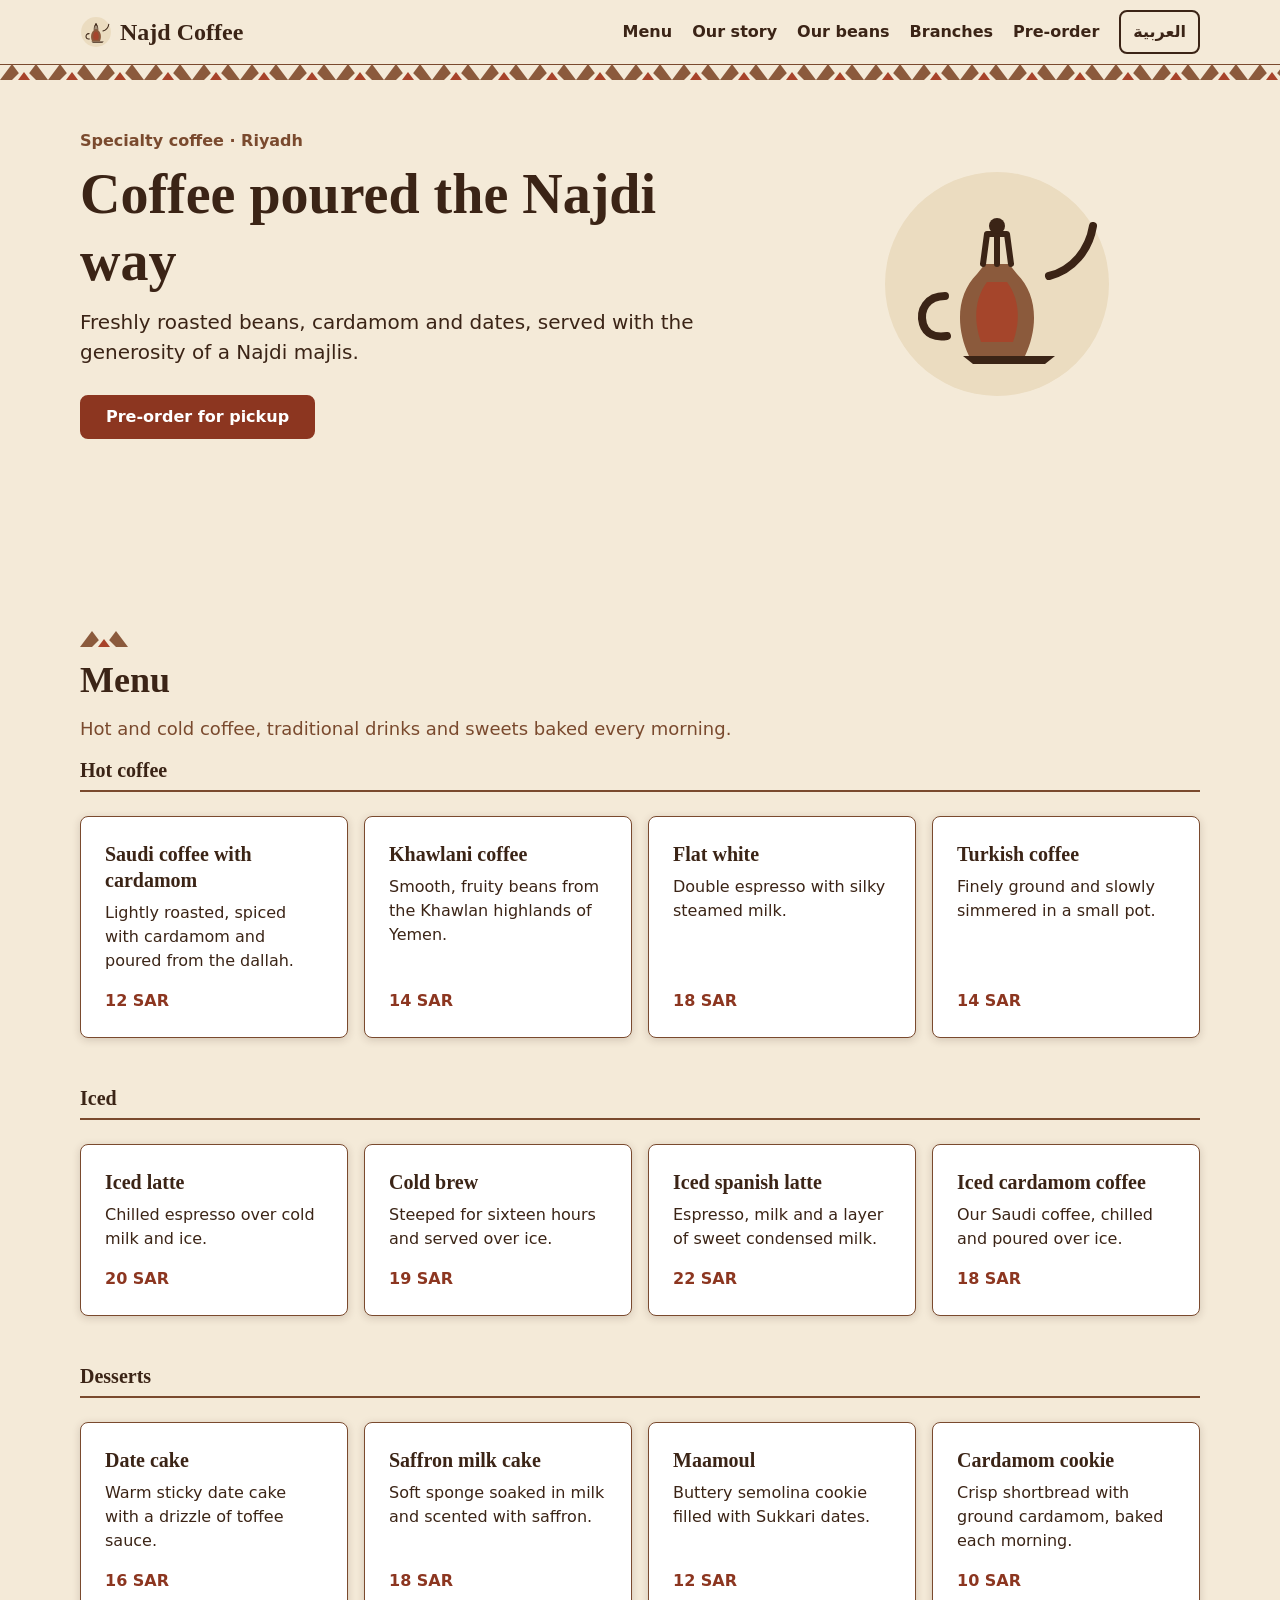
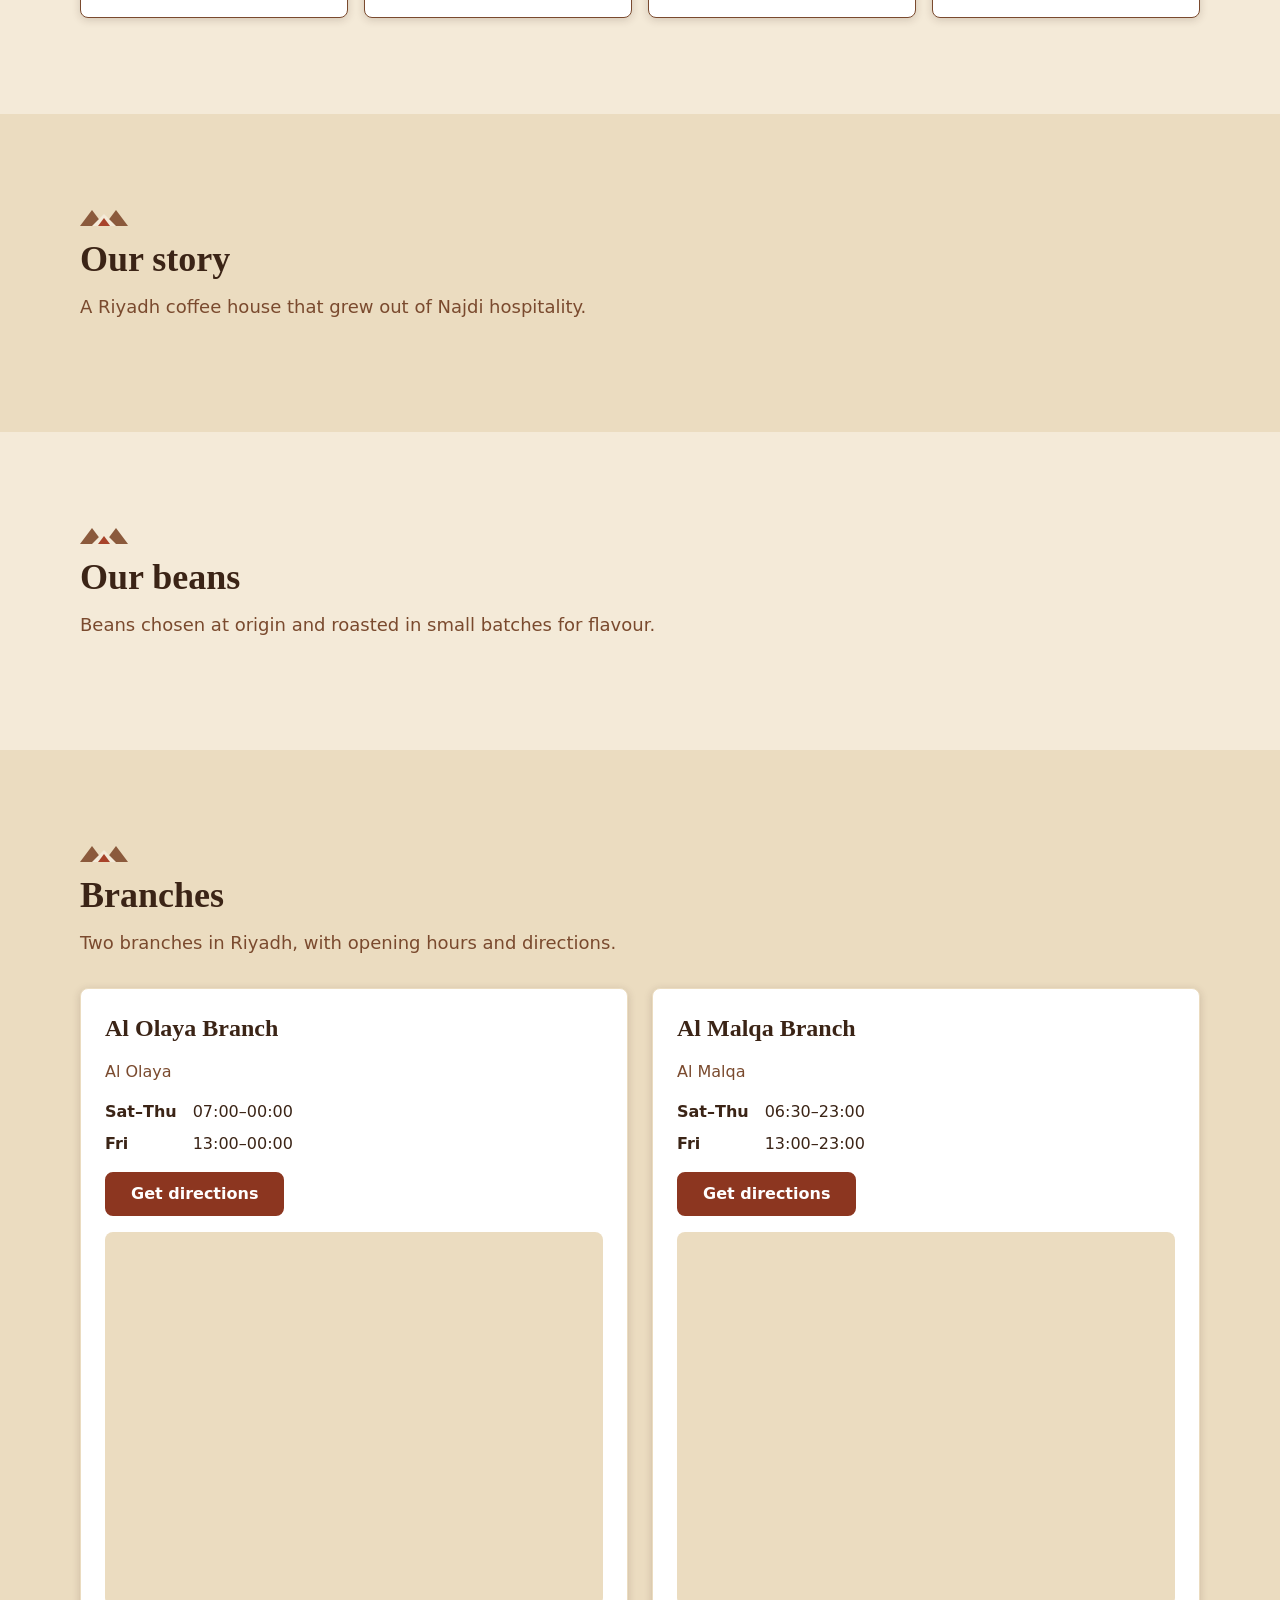
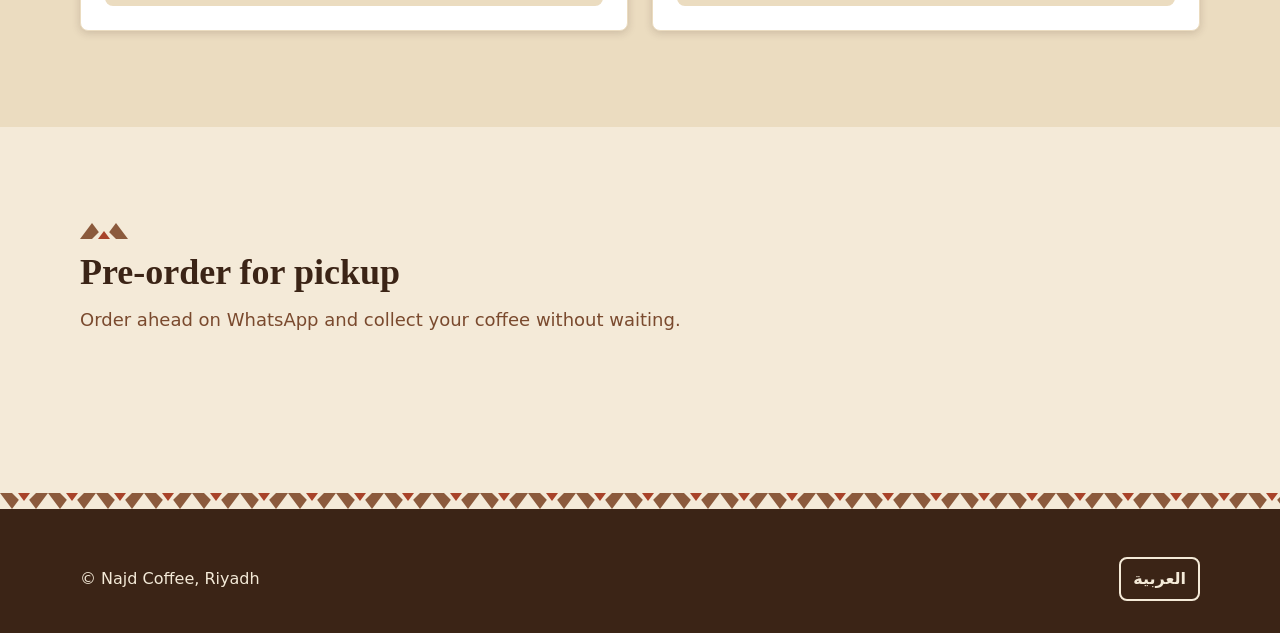
==== index.html @ 197b8535 "Merge pull request #3 from phmarvel/agent/RUN-93 RUN-93: قسم الفرعين: ساعات العمل والخريطة" ====
<!DOCTYPE html>
<html lang="en" dir="ltr">
<head>
  <meta charset="utf-8">
  <meta name="viewport" content="width=device-width, initial-scale=1">
  <title>Najd Coffee | Specialty coffee in Riyadh</title>
  <meta name="description" content="Najd Coffee is a specialty coffee shop in Riyadh with a Najdi heritage spirit: our menu, our story, our beans, our branches and pickup pre-orders.">
  <link rel="alternate" hreflang="ar" href="ar/index.html">
  <link rel="alternate" hreflang="en" href="index.html">
  <link rel="icon" href="assets/img/dallah.svg" type="image/svg+xml">
  <link rel="stylesheet" href="assets/css/style.css">
</head>
<body>
  <a class="skip-link" href="#main">Skip to content</a>
  <header class="site-header">
    <div class="container header-bar">
      <a class="brand" href="index.html"><img src="assets/img/dallah.svg" alt="" width="32" height="32"><span>Najd Coffee</span></a>
      <a class="lang-link" href="ar/index.html" hreflang="ar" lang="ar">العربية</a>
      <button class="nav-toggle" type="button" aria-expanded="false" aria-controls="site-nav" aria-label="Menu" hidden><span class="nav-toggle-icon" aria-hidden="true"></span><span class="nav-label">Menu</span></button>
      <nav aria-label="Main">
        <ul class="nav-list" id="site-nav">
          <li><a href="#menu">Menu</a></li>
          <li><a href="#story">Our story</a></li>
          <li><a href="#beans">Our beans</a></li>
          <li><a href="#branches">Branches</a></li>
          <li><a href="#order">Pre-order</a></li>
        </ul>
      </nav>
    </div>
  </header>

  <main id="main">
    <div class="hero">
      <div class="container hero-inner">
        <div>
          <p class="eyebrow">Specialty coffee · Riyadh</p>
          <h1>Coffee poured the Najdi way</h1>
          <p class="lead">Freshly roasted beans, cardamom and dates, served with the generosity of a Najdi majlis.</p>
          <a class="btn" href="#order">Pre-order for pickup</a>
        </div>
        <img class="hero-art" src="assets/img/dallah.svg" alt="Illustration of a Najdi coffee pot" width="240" height="240">
      </div>
    </div>

    <!-- section:menu -->
    <section class="section" id="menu" aria-labelledby="menu-title">
      <div class="container">
        <h2 id="menu-title">Menu</h2>
        <p class="section-lead">Hot and cold coffee, traditional drinks and sweets baked every morning.</p>
        <div class="menu-category" role="group" aria-labelledby="menu-hot">
          <h3 id="menu-hot">Hot coffee</h3>
          <ul class="menu-grid">
            <li class="menu-card">
              <h4 class="menu-name">Saudi coffee with cardamom</h4>
              <p class="menu-desc">Lightly roasted, spiced with cardamom and poured from the dallah.</p>
              <p class="menu-price"><bdi>12</bdi> SAR</p>
            </li>
            <li class="menu-card">
              <h4 class="menu-name">Khawlani coffee</h4>
              <p class="menu-desc">Smooth, fruity beans from the Khawlan highlands of Yemen.</p>
              <p class="menu-price"><bdi>14</bdi> SAR</p>
            </li>
            <li class="menu-card">
              <h4 class="menu-name">Flat white</h4>
              <p class="menu-desc">Double espresso with silky steamed milk.</p>
              <p class="menu-price"><bdi>18</bdi> SAR</p>
            </li>
            <li class="menu-card">
              <h4 class="menu-name">Turkish coffee</h4>
              <p class="menu-desc">Finely ground and slowly simmered in a small pot.</p>
              <p class="menu-price"><bdi>14</bdi> SAR</p>
            </li>
          </ul>
        </div>
        <div class="menu-category" role="group" aria-labelledby="menu-iced">
          <h3 id="menu-iced">Iced</h3>
          <ul class="menu-grid">
            <li class="menu-card">
              <h4 class="menu-name">Iced latte</h4>
              <p class="menu-desc">Chilled espresso over cold milk and ice.</p>
              <p class="menu-price"><bdi>20</bdi> SAR</p>
            </li>
            <li class="menu-card">
              <h4 class="menu-name">Cold brew</h4>
              <p class="menu-desc">Steeped for sixteen hours and served over ice.</p>
              <p class="menu-price"><bdi>19</bdi> SAR</p>
            </li>
            <li class="menu-card">
              <h4 class="menu-name">Iced spanish latte</h4>
              <p class="menu-desc">Espresso, milk and a layer of sweet condensed milk.</p>
              <p class="menu-price"><bdi>22</bdi> SAR</p>
            </li>
            <li class="menu-card">
              <h4 class="menu-name">Iced cardamom coffee</h4>
              <p class="menu-desc">Our Saudi coffee, chilled and poured over ice.</p>
              <p class="menu-price"><bdi>18</bdi> SAR</p>
            </li>
          </ul>
        </div>
        <div class="menu-category" role="group" aria-labelledby="menu-sweets">
          <h3 id="menu-sweets">Desserts</h3>
          <ul class="menu-grid">
            <li class="menu-card">
              <h4 class="menu-name">Date cake</h4>
              <p class="menu-desc">Warm sticky date cake with a drizzle of toffee sauce.</p>
              <p class="menu-price"><bdi>16</bdi> SAR</p>
            </li>
            <li class="menu-card">
              <h4 class="menu-name">Saffron milk cake</h4>
              <p class="menu-desc">Soft sponge soaked in milk and scented with saffron.</p>
              <p class="menu-price"><bdi>18</bdi> SAR</p>
            </li>
            <li class="menu-card">
              <h4 class="menu-name">Maamoul</h4>
              <p class="menu-desc">Buttery semolina cookie filled with Sukkari dates.</p>
              <p class="menu-price"><bdi>12</bdi> SAR</p>
            </li>
            <li class="menu-card">
              <h4 class="menu-name">Cardamom cookie</h4>
              <p class="menu-desc">Crisp shortbread with ground cardamom, baked each morning.</p>
              <p class="menu-price"><bdi>10</bdi> SAR</p>
            </li>
          </ul>
        </div>
      </div>
    </section>
    <!-- /section:menu -->

    <!-- section:story -->
    <section class="section" id="story" aria-labelledby="story-title">
      <div class="container">
        <h2 id="story-title">Our story</h2>
        <p class="section-lead">A Riyadh coffee house that grew out of Najdi hospitality.</p>
      </div>
    </section>
    <!-- /section:story -->

    <!-- section:beans -->
    <section class="section" id="beans" aria-labelledby="beans-title">
      <div class="container">
        <h2 id="beans-title">Our beans</h2>
        <p class="section-lead">Beans chosen at origin and roasted in small batches for flavour.</p>
      </div>
    </section>
    <!-- /section:beans -->

    <!-- section:branches -->
    <section class="section" id="branches" aria-labelledby="branches-title">
      <div class="container">
        <h2 id="branches-title">Branches</h2>
        <p class="section-lead">Two branches in Riyadh, with opening hours and directions.</p>
        <!--
          BRANCH DATA — edit here (keep index.html and ar/index.html identical in numbers).
          Template: name | district | hours Sat–Thu | hours Fri | lat | lon | bbox (west,south,east,north)
          Directions link: https://www.google.com/maps/dir/?api=1&destination=LAT,LON
          Map embed:       https://www.openstreetmap.org/export/embed.html?bbox=BBOX&layer=mapnik&marker=LAT,LON
          olaya | Al Olaya Branch / فرع العليا | Al Olaya / العليا | 07:00–00:00 | 13:00–00:00 | 24.6988 | 46.6847 | 46.6807,24.6948,46.6887,24.7028
          malqa | Al Malqa Branch / فرع الملقا | Al Malqa / الملقا | 06:30–23:00 | 13:00–23:00 | 24.8100 | 46.6000 | 46.5960,24.8060,46.6040,24.8140
        -->
        <div class="branches-grid">
          <article class="branch-card" data-branch="olaya">
            <h3>Al Olaya Branch</h3>
            <p class="branch-district">Al Olaya</p>
            <dl class="branch-hours">
              <dt>Sat–Thu</dt><dd><bdi>07:00–00:00</bdi></dd>
              <dt>Fri</dt><dd><bdi>13:00–00:00</bdi></dd>
            </dl>
            <a class="btn branch-directions" href="https://www.google.com/maps/dir/?api=1&amp;destination=24.6988,46.6847" target="_blank" rel="noopener" aria-label="Directions to Al Olaya Branch">Get directions</a>
            <iframe class="branch-map" src="https://www.openstreetmap.org/export/embed.html?bbox=46.6807%2C24.6948%2C46.6887%2C24.7028&amp;layer=mapnik&amp;marker=24.6988%2C46.6847" title="Map of Al Olaya Branch" loading="lazy" referrerpolicy="no-referrer-when-downgrade"></iframe>
          </article>
          <article class="branch-card" data-branch="malqa">
            <h3>Al Malqa Branch</h3>
            <p class="branch-district">Al Malqa</p>
            <dl class="branch-hours">
              <dt>Sat–Thu</dt><dd><bdi>06:30–23:00</bdi></dd>
              <dt>Fri</dt><dd><bdi>13:00–23:00</bdi></dd>
            </dl>
            <a class="btn branch-directions" href="https://www.google.com/maps/dir/?api=1&amp;destination=24.8100,46.6000" target="_blank" rel="noopener" aria-label="Directions to Al Malqa Branch">Get directions</a>
            <iframe class="branch-map" src="https://www.openstreetmap.org/export/embed.html?bbox=46.5960%2C24.8060%2C46.6040%2C24.8140&amp;layer=mapnik&amp;marker=24.8100%2C46.6000" title="Map of Al Malqa Branch" loading="lazy" referrerpolicy="no-referrer-when-downgrade"></iframe>
          </article>
        </div>
      </div>
    </section>
    <!-- /section:branches -->

    <!-- section:order -->
    <section class="section" id="order" aria-labelledby="order-title">
      <div class="container">
        <h2 id="order-title">Pre-order for pickup</h2>
        <p class="section-lead">Order ahead on WhatsApp and collect your coffee without waiting.</p>
      </div>
    </section>
    <!-- /section:order -->
  </main>

  <footer class="site-footer">
    <div class="container footer-inner">
      <p>© Najd Coffee, Riyadh</p>
      <a class="lang-link" href="ar/index.html" hreflang="ar" lang="ar">العربية</a>
    </div>
  </footer>
  <script src="assets/js/nav.js"></script>
</body>
</html>
---- assets/css/style.css ----
/* Najd Coffee: shared styles for index.html and ar/index.html.
   Logical properties only (RTL-safe). Section styles go in their own marked area at the end. */

:root {
  --sand: #F4EAD8;
  --sand-deep: #EBDCC0;
  --ink: #3B2416;
  --clay: #7A4A2E;
  --henna: #A8432A;
  --henna-dark: #8C3620;
  --olive: #5B6B3A;
  --white: #FFFFFF;
  /* contrast: ink on sand 4.5 */
  /* contrast: ink on sand-deep 4.5 */
  /* contrast: clay on sand 4.5 */
  /* contrast: clay on sand-deep 4.5 */
  /* contrast: white on henna 4.5 */
  /* contrast: white on henna-dark 4.5 */
  /* contrast: henna on sand 4.5 */
  /* contrast: sand on ink 4.5 */
  /* contrast: henna on sand-deep 3 */
  /* contrast: olive on sand 3 */

  --space-1: 4px; --space-2: 8px; --space-3: 12px; --space-4: 16px;
  --space-5: 24px; --space-6: 32px; --space-7: 48px; --space-8: 64px; --space-9: 96px;
  --radius: 8px;
  --shadow: 0 2px 8px rgba(59, 36, 22, .18);
  --measure: 70ch;
  --container: 1120px;
  --font-body: "Noto Naskh Arabic", "Amiri", "Geeza Pro", "Segoe UI", Tahoma, system-ui, sans-serif;
  --font-head: "Amiri", "Noto Naskh Arabic", Georgia, "Times New Roman", serif;
  --pattern: url("../img/sadu.svg");
}

*, *::before, *::after { box-sizing: border-box; }
html { -webkit-text-size-adjust: 100%; scroll-behavior: smooth; scroll-padding-block-start: 88px; }
body {
  margin: 0; background: var(--sand); color: var(--ink);
  font-family: var(--font-body); font-size: 1rem; line-height: 1.5;
  overflow-wrap: anywhere;
}
html[lang="ar"] body { line-height: 1.7; }
img, svg { max-inline-size: 100%; block-size: auto; }
h1, h2, h3 { font-family: var(--font-head); line-height: 1.2; margin-block: 0 var(--space-3); }
h1 { font-size: clamp(2rem, 7vw, 3.5rem); }
h2 { font-size: clamp(1.5rem, 4.5vw, 2.25rem); }
h3 { font-size: 1.25rem; }
p { margin-block: 0 var(--space-4); max-inline-size: var(--measure); }
a { color: var(--henna-dark); text-underline-offset: 3px; }
a:hover { color: var(--ink); }

:focus-visible { outline: 3px solid var(--ink); outline-offset: 3px; box-shadow: 0 0 0 6px var(--sand); border-radius: 2px; }

.container { inline-size: min(100% - 2 * var(--space-4), var(--container)); margin-inline: auto; }
.skip-link {
  position: absolute; inset-inline-start: var(--space-4); inset-block-start: -100px; z-index: 20;
  background: var(--ink); color: var(--sand); padding: var(--space-3) var(--space-4); border-radius: var(--radius);
}
.skip-link:focus { inset-block-start: var(--space-2); color: var(--sand); }

/* Buttons and link buttons */
.btn {
  display: inline-flex; align-items: center; justify-content: center;
  min-block-size: 44px; min-inline-size: 44px; padding-block: var(--space-2); padding-inline: var(--space-5);
  border: 2px solid var(--henna-dark); border-radius: var(--radius);
  background: var(--henna-dark); color: var(--white); font: inherit; font-weight: 700; text-decoration: none; cursor: pointer;
  transition: background-color .2s, color .2s;
}
.btn:hover { background: var(--ink); border-color: var(--ink); color: var(--white); }
.btn:active { transform: translateY(1px); }
.btn[disabled], .btn[aria-disabled="true"] { opacity: .55; cursor: not-allowed; }
.btn-outline { background: transparent; color: var(--ink); border-color: var(--ink); }
.btn-outline:hover { background: var(--ink); color: var(--sand); }

/* Header */
.site-header { position: sticky; inset-block-start: 0; z-index: 10; background: var(--sand); border-block-end: 1px solid var(--clay); }
.site-header::after { content: ""; display: block; block-size: 16px; background: var(--pattern) repeat-x; background-size: 48px 16px; position: absolute; inset-inline: 0; inset-block-start: 100%; }
.header-bar { display: flex; align-items: center; flex-wrap: wrap; gap: var(--space-2) var(--space-3); min-block-size: 64px; padding-block: var(--space-2); }
.brand { display: flex; align-items: center; gap: var(--space-2); margin-inline-end: auto; font-family: var(--font-head); font-size: 1.5rem; font-weight: 700; color: var(--ink); text-decoration: none; min-block-size: 44px; }
.brand img { inline-size: 32px; block-size: 32px; }
.lang-link, .nav-toggle {
  display: inline-flex; align-items: center; justify-content: center; min-block-size: 44px; min-inline-size: 44px;
  padding-inline: var(--space-3); border: 2px solid var(--ink); border-radius: var(--radius);
  background: transparent; color: var(--ink); font: inherit; font-weight: 700; text-decoration: none; cursor: pointer;
}
.lang-link:hover, .nav-toggle:hover { background: var(--ink); color: var(--sand); }
.nav-toggle[hidden] { display: none; }
.nav-toggle { gap: var(--space-2); }
.nav-toggle-icon { inline-size: 20px; block-size: 14px; border-block: 2px solid currentColor; position: relative; }
.nav-toggle-icon::before { content: ""; position: absolute; inset-inline: 0; inset-block-start: 4px; border-block-start: 2px solid currentColor; }
.nav-list { list-style: none; margin: 0; padding: 0; flex-basis: 100%; display: flex; flex-direction: column; }
.nav-list a { display: flex; align-items: center; min-block-size: 44px; padding-inline: var(--space-2); color: var(--ink); font-weight: 700; text-decoration: none; border-radius: var(--radius); }
.nav-list a:hover { background: var(--sand-deep); }
.js .nav-list { display: none; }
.js .nav-list.is-open { display: flex; padding-block-end: var(--space-3); }

/* Hero */
.hero { padding-block: var(--space-8) var(--space-9); }
.hero-inner { display: grid; gap: var(--space-6); align-items: center; }
.hero-art { max-inline-size: 240px; justify-self: center; }
.eyebrow { color: var(--clay); font-weight: 700; margin-block-end: var(--space-2); }
.hero .lead { font-size: 1.25rem; }
.hero .btn { margin-block-start: var(--space-3); }

/* Sections */
.section { padding-block: var(--space-8); }
.section:nth-of-type(even) { background: var(--sand-deep); }
.section-lead { font-size: 1.125rem; color: var(--clay); }
.section > .container > h2::before { content: ""; display: block; inline-size: 48px; block-size: 16px; margin-block-end: var(--space-3); background: var(--pattern) no-repeat; background-size: 48px 16px; }

/* Footer */
.site-footer { background: var(--ink); color: var(--sand); padding-block: var(--space-7) var(--space-6); position: relative; margin-block-start: var(--space-8); }
.site-footer::before { content: ""; position: absolute; inset-inline: 0; inset-block-end: 100%; block-size: 16px; background: var(--pattern) repeat-x; background-size: 48px 16px; transform: scaleY(-1); }
.site-footer a { color: var(--sand); }
.site-footer a:hover { color: var(--white); }
.site-footer :focus-visible { outline-color: var(--sand); box-shadow: 0 0 0 6px var(--ink); }
.footer-inner { display: flex; flex-wrap: wrap; align-items: center; justify-content: space-between; gap: var(--space-4); }
.footer-inner p { margin: 0; }
.site-footer .lang-link { border-color: var(--sand); color: var(--sand); }
.site-footer .lang-link:hover { background: var(--sand); color: var(--ink); }

@media (max-width: 479px) { .nav-label { display: none; } .brand { font-size: 1.25rem; } }

@media (min-width: 768px) {
  .nav-toggle, .nav-toggle[hidden] { display: none; }
  .nav-list, .js .nav-list { display: flex; flex-direction: row; flex-basis: auto; order: 2; gap: var(--space-1); }
  .brand { order: 0; }
  .lang-link { order: 3; }
  .hero-inner { grid-template-columns: 1.6fr 1fr; gap: var(--space-8); }
  .section { padding-block: var(--space-9); }
}

@media (prefers-reduced-motion: reduce) {
  * { transition: none !important; scroll-behavior: auto !important; animation: none !important; }
}

/* ===== Section styles (each later story adds only inside its own marked area, in this order) ===== */

/* ===== section: menu — NJD-3 قسم القائمة (المشروبات والحلويات) ===== */
.menu-category + .menu-category { margin-block-start: var(--space-7); }
.menu-category h3 { padding-block-end: var(--space-2); margin-block-end: var(--space-5); border-block-end: 2px solid var(--clay); }
.menu-grid { list-style: none; margin: 0; padding: 0; display: grid; gap: var(--space-4); grid-template-columns: repeat(auto-fill, minmax(min(100%, 15rem), 1fr)); }
.menu-card { display: flex; flex-direction: column; padding: var(--space-5); background: var(--white); color: var(--ink); border: 1px solid var(--clay); border-radius: var(--radius); box-shadow: var(--shadow); }
.menu-name { margin-block: 0 var(--space-2); font-family: var(--font-head); font-size: 1.25rem; line-height: 1.3; }
.menu-desc { margin-block-end: var(--space-4); }
.menu-price { margin-block: auto 0; color: var(--henna-dark); font-weight: 700; font-variant-numeric: tabular-nums; }

/* ===== section: story ===== */

/* ===== section: beans ===== */

/* ===== section: branches — NJD-5 قسم الفرعين: ساعات العمل والخريطة ===== */
.branches-grid { display: grid; grid-template-columns: minmax(0, 1fr); gap: var(--space-5); margin-block-start: var(--space-6); }
.branch-card {
  display: flex; flex-direction: column; gap: var(--space-4); min-inline-size: 0;
  padding: var(--space-5); background: var(--white); color: var(--ink);
  border: 1px solid var(--sand-deep); border-radius: var(--radius); box-shadow: var(--shadow);
}
.branch-card h3 { margin: 0; font-family: var(--font-head); font-size: 1.5rem; line-height: 1.3; }
.branch-district { margin: 0; color: var(--clay); }
.branch-hours { display: grid; grid-template-columns: auto minmax(0, 1fr); gap: var(--space-2) var(--space-4); margin: 0; overflow-wrap: anywhere; }
.branch-hours dt { font-weight: 700; }
.branch-hours dd { margin: 0; }
.branch-directions { inline-size: 100%; text-align: center; }
.branch-map { inline-size: 100%; max-inline-size: 100%; aspect-ratio: 4 / 3; border: 0; border-radius: var(--radius); background: var(--sand-deep); }
@media (min-width: 768px) {
  .branches-grid { grid-template-columns: repeat(2, minmax(0, 1fr)); }
  .branch-directions { inline-size: auto; align-self: flex-start; }
}

/* ===== section: order ===== */
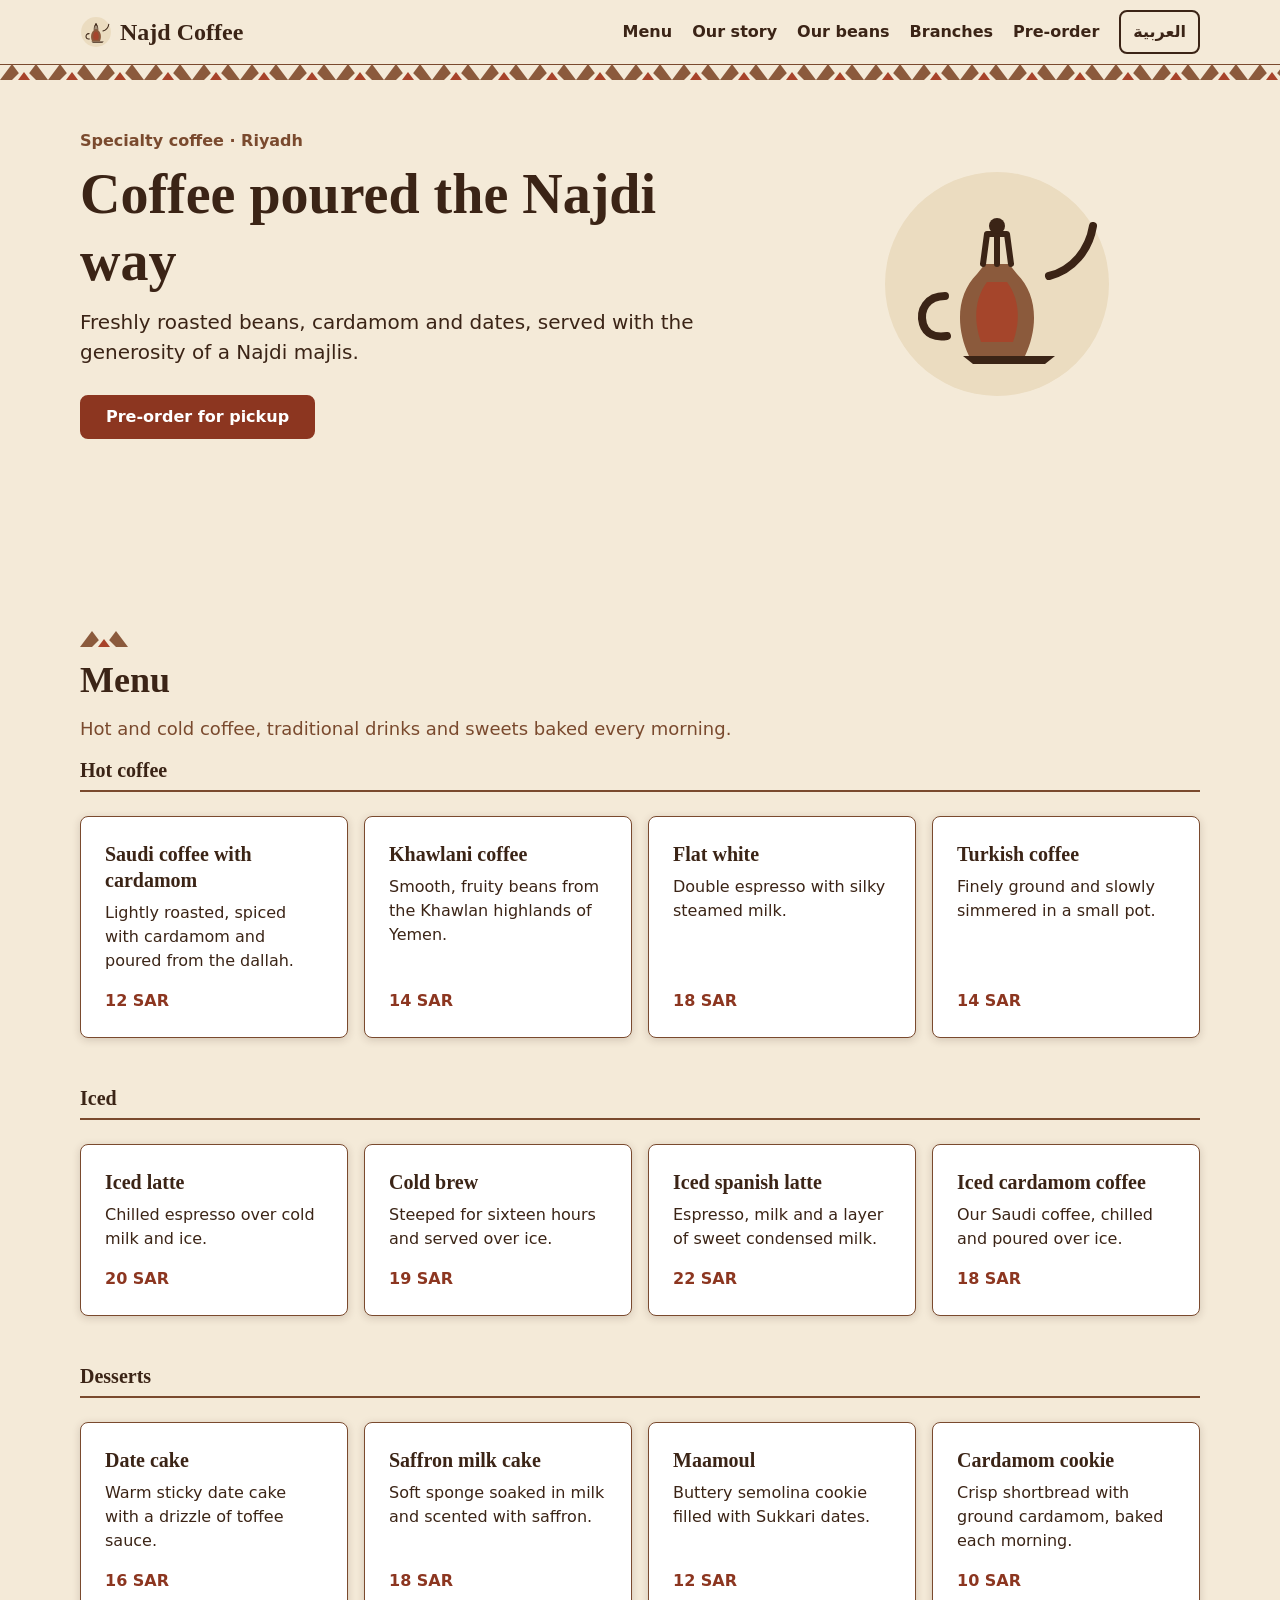
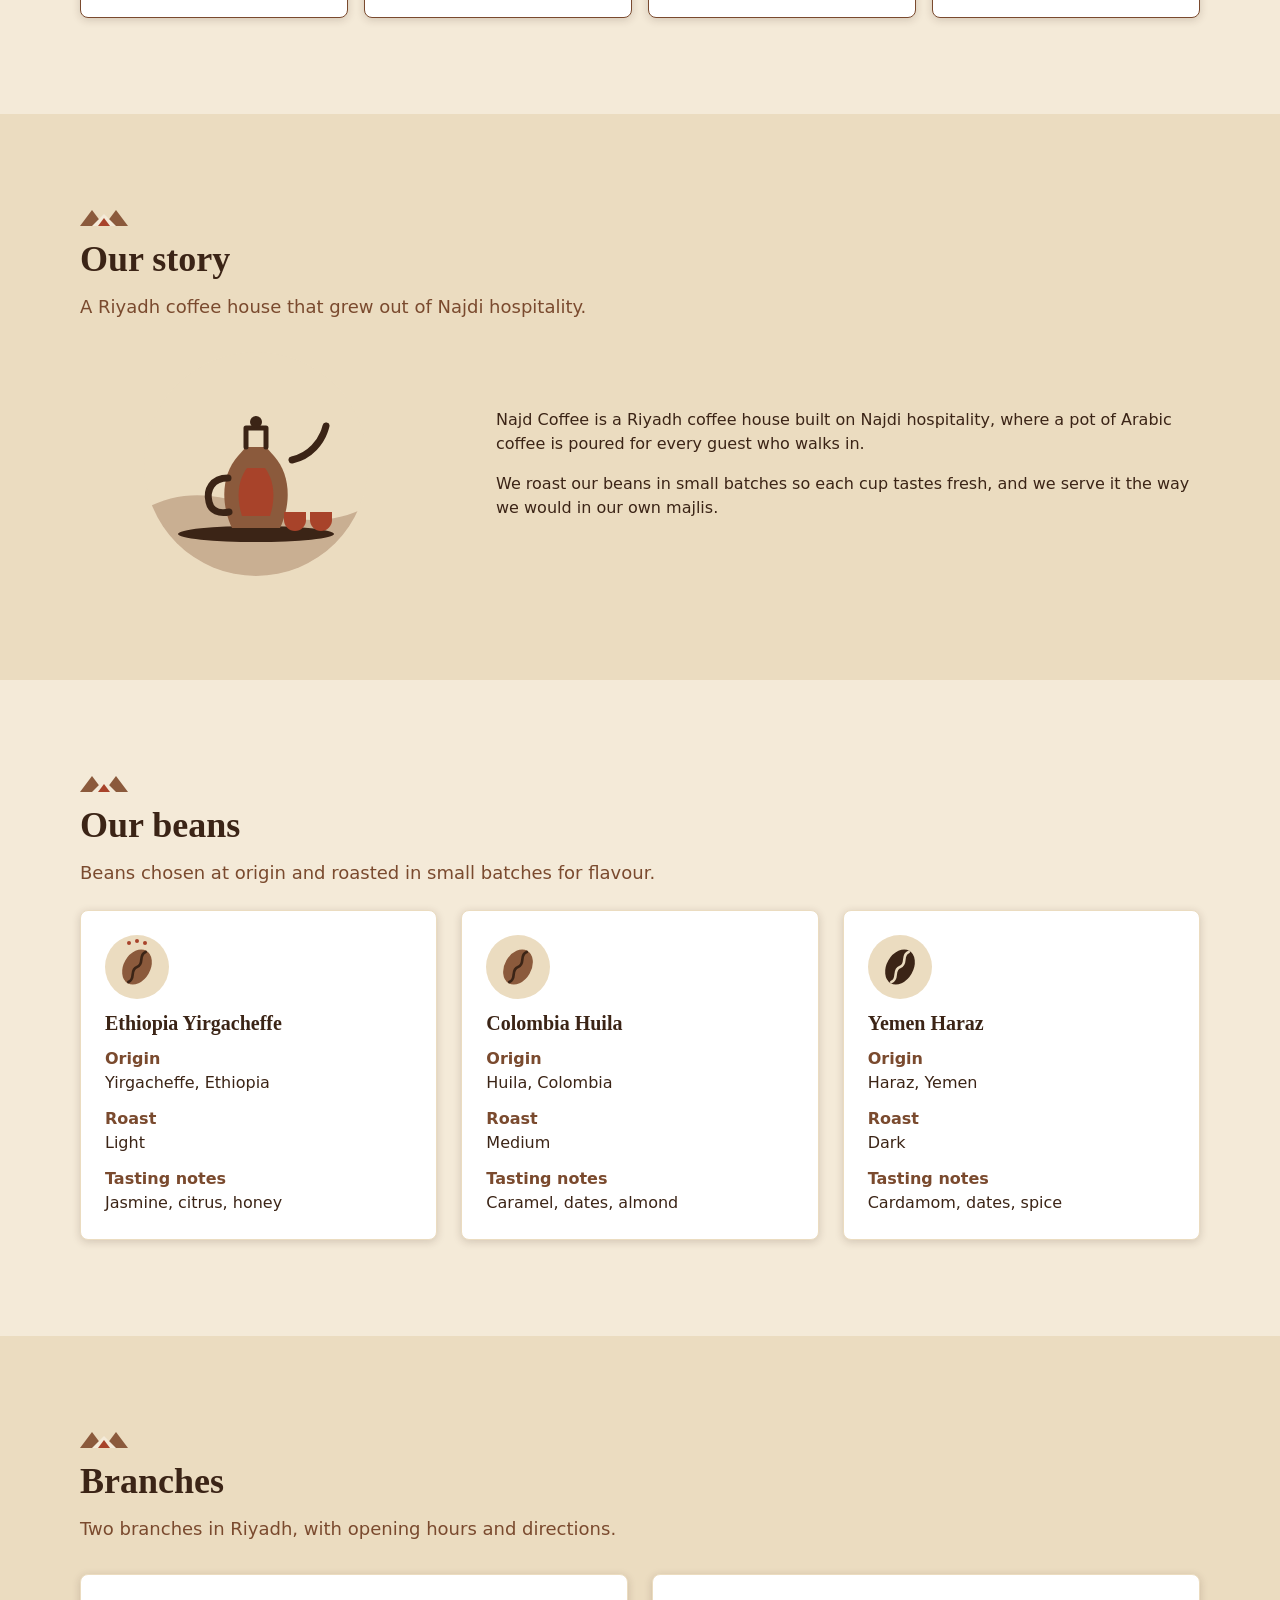
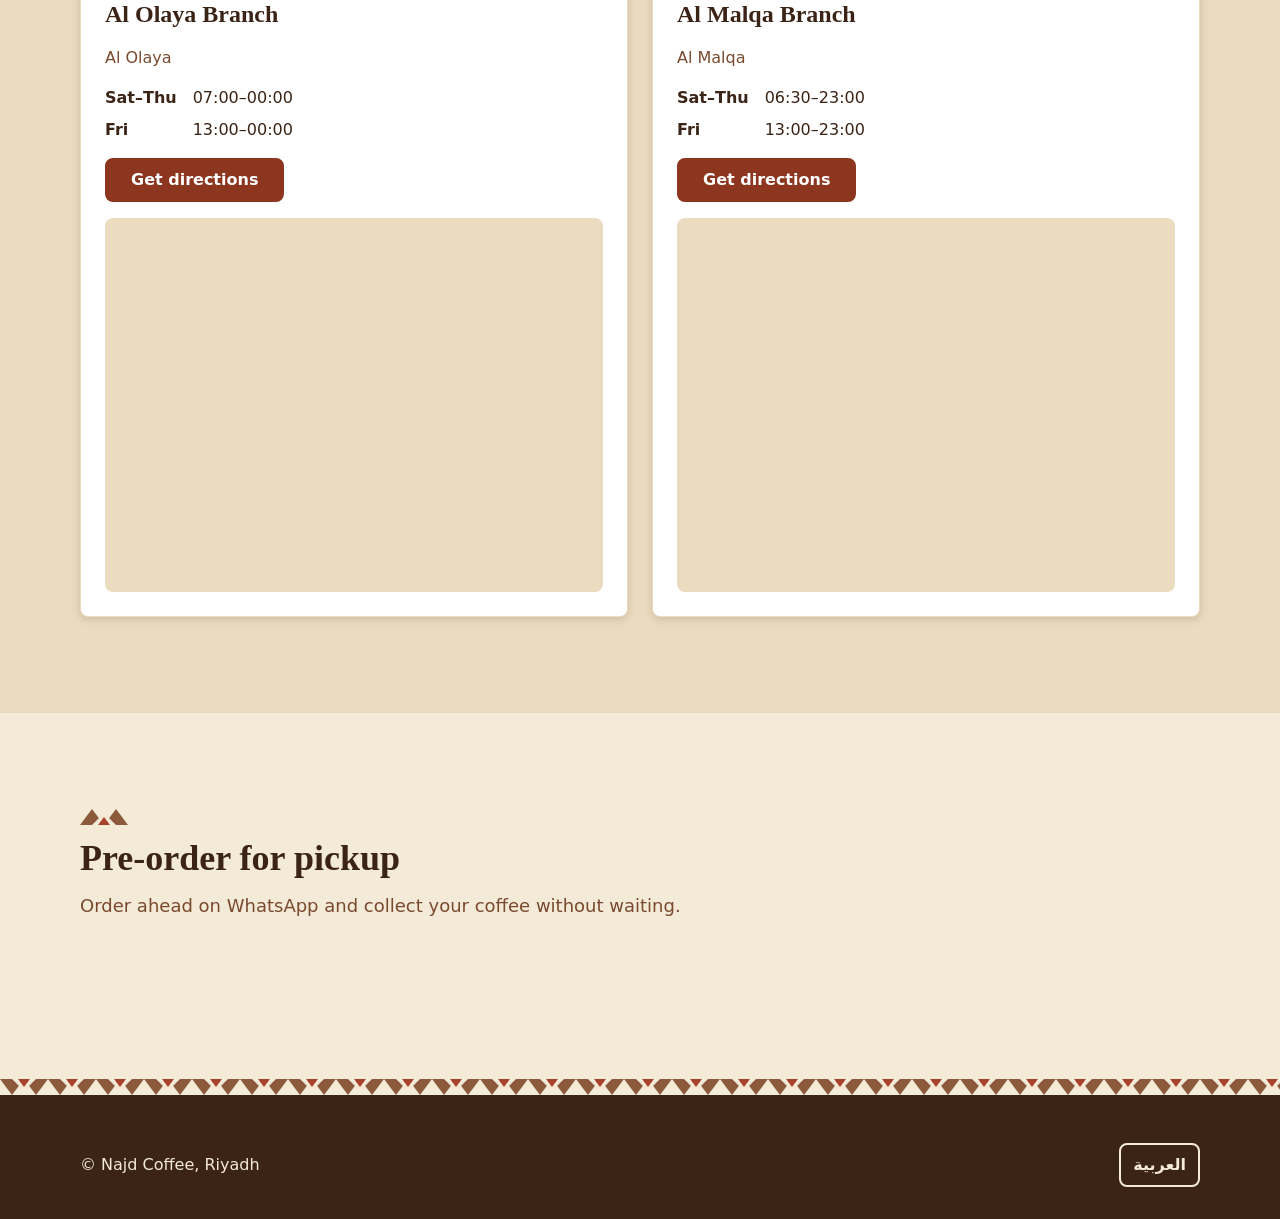
==== commit 96c2b28a: "Merge pull request #4 from phmarvel/agent/RUN-92 RUN-92: قسما قصتنا وحبوبنا" ====
--- a/index.html
+++ b/index.html
@@ -131,6 +131,13 @@
       <div class="container">
         <h2 id="story-title">Our story</h2>
         <p class="section-lead">A Riyadh coffee house that grew out of Najdi hospitality.</p>
+        <div class="story-split">
+          <img class="story-art" src="assets/img/story-dallah.svg" alt="A coffee pot and two small cups on a tray, drawn in Najdi style" width="240" height="240">
+          <div class="story-text">
+            <p>Najd Coffee is a Riyadh coffee house built on Najdi hospitality, where a pot of Arabic coffee is poured for every guest who walks in.</p>
+            <p>We roast our beans in small batches so each cup tastes fresh, and we serve it the way we would in our own majlis.</p>
+          </div>
+        </div>
       </div>
     </section>
     <!-- /section:story -->
@@ -140,6 +147,35 @@
       <div class="container">
         <h2 id="beans-title">Our beans</h2>
         <p class="section-lead">Beans chosen at origin and roasted in small batches for flavour.</p>
+        <ul class="bean-grid">
+          <li class="bean-card">
+            <img class="bean-icon" src="assets/img/bean-ethiopia.svg" alt="Coffee bean for the light Ethiopian roast" width="96" height="96">
+            <h3>Ethiopia Yirgacheffe</h3>
+            <dl>
+              <dt>Origin</dt><dd>Yirgacheffe, Ethiopia</dd>
+              <dt>Roast</dt><dd>Light</dd>
+              <dt>Tasting notes</dt><dd>Jasmine, citrus, honey</dd>
+            </dl>
+          </li>
+          <li class="bean-card">
+            <img class="bean-icon" src="assets/img/bean-colombia.svg" alt="Coffee bean for the medium Colombian roast" width="96" height="96">
+            <h3>Colombia Huila</h3>
+            <dl>
+              <dt>Origin</dt><dd>Huila, Colombia</dd>
+              <dt>Roast</dt><dd>Medium</dd>
+              <dt>Tasting notes</dt><dd>Caramel, dates, almond</dd>
+            </dl>
+          </li>
+          <li class="bean-card">
+            <img class="bean-icon" src="assets/img/bean-yemen.svg" alt="Coffee bean for the dark Yemeni roast" width="96" height="96">
+            <h3>Yemen Haraz</h3>
+            <dl>
+              <dt>Origin</dt><dd>Haraz, Yemen</dd>
+              <dt>Roast</dt><dd>Dark</dd>
+              <dt>Tasting notes</dt><dd>Cardamom, dates, spice</dd>
+            </dl>
+          </li>
+        </ul>
       </div>
     </section>
     <!-- /section:beans -->
--- a/assets/css/style.css
+++ b/assets/css/style.css
@@ -145,9 +145,24 @@
 .menu-desc { margin-block-end: var(--space-4); }
 .menu-price { margin-block: auto 0; color: var(--henna-dark); font-weight: 700; font-variant-numeric: tabular-nums; }
 
-/* ===== section: story ===== */
+/* ===== section: story — قصتنا وحبوبنا — NJD-4 ===== */
+.story-split { display: grid; gap: var(--space-6); align-items: center; margin-block-start: var(--space-5); }
+.story-art { inline-size: 100%; max-inline-size: 240px; block-size: auto; justify-self: center; }
+.story-text { max-inline-size: var(--measure); }
+.story-text p { margin-block: 0 var(--space-4); }
+.story-text p:last-child { margin-block-end: 0; }
+@media (min-width: 768px) {
+  .story-split { grid-template-columns: 1fr 2fr; gap: var(--space-8); }
+}
 
-/* ===== section: beans ===== */
+/* ===== section: beans — قصتنا وحبوبنا — NJD-4 ===== */
+.bean-grid { list-style: none; margin: var(--space-5) 0 0; padding: 0; display: grid; gap: var(--space-5); grid-template-columns: repeat(auto-fit, minmax(min(100%, 240px), 1fr)); }
+.bean-card { background: var(--white); color: var(--ink); border: 1px solid var(--sand-deep); border-radius: var(--radius); box-shadow: var(--shadow); padding: var(--space-5); }
+.bean-icon { display: block; inline-size: 64px; block-size: 64px; margin-block-end: var(--space-3); }
+.bean-card h3 { margin-block: 0 var(--space-3); }
+.bean-card dl { margin: 0; }
+.bean-card dt { color: var(--clay); font-weight: 700; margin-block-start: var(--space-3); }
+.bean-card dd { margin: 0; }
 
 /* ===== section: branches — NJD-5 قسم الفرعين: ساعات العمل والخريطة ===== */
 .branches-grid { display: grid; grid-template-columns: minmax(0, 1fr); gap: var(--space-5); margin-block-start: var(--space-6); }
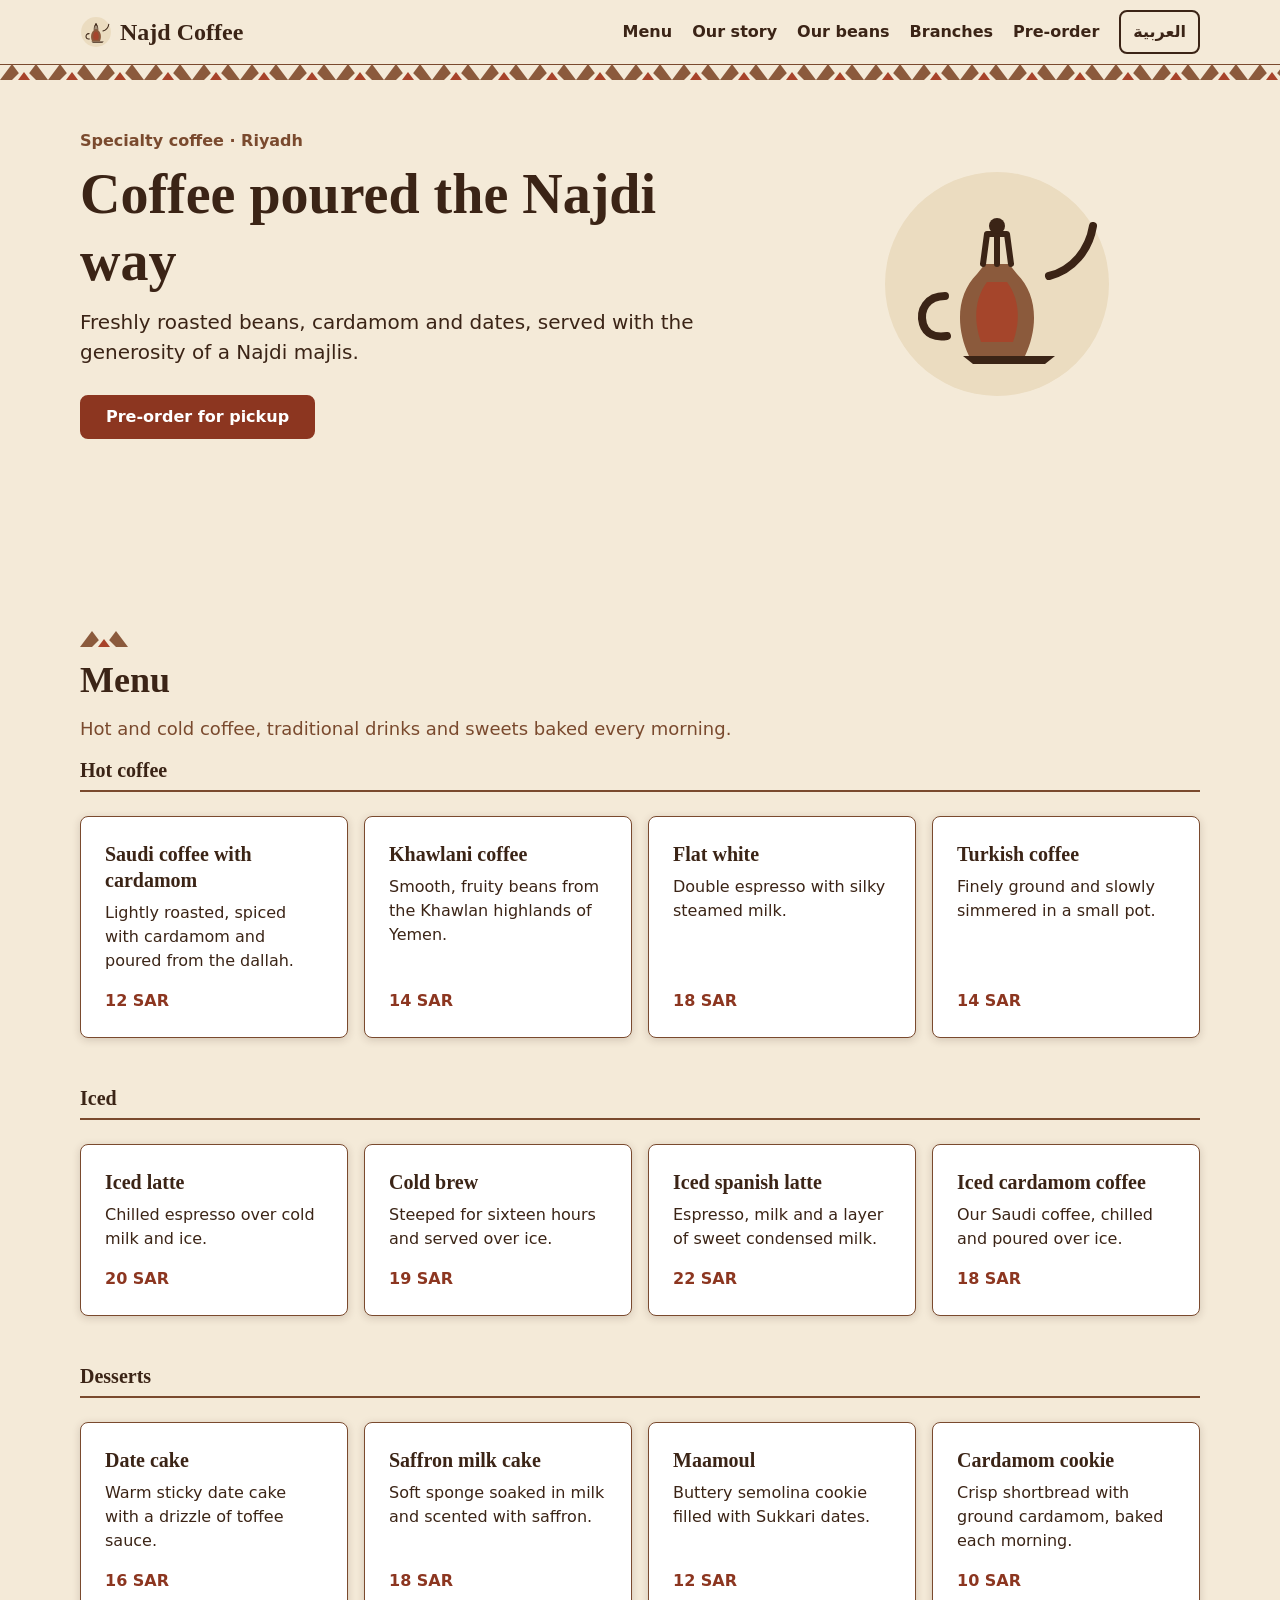
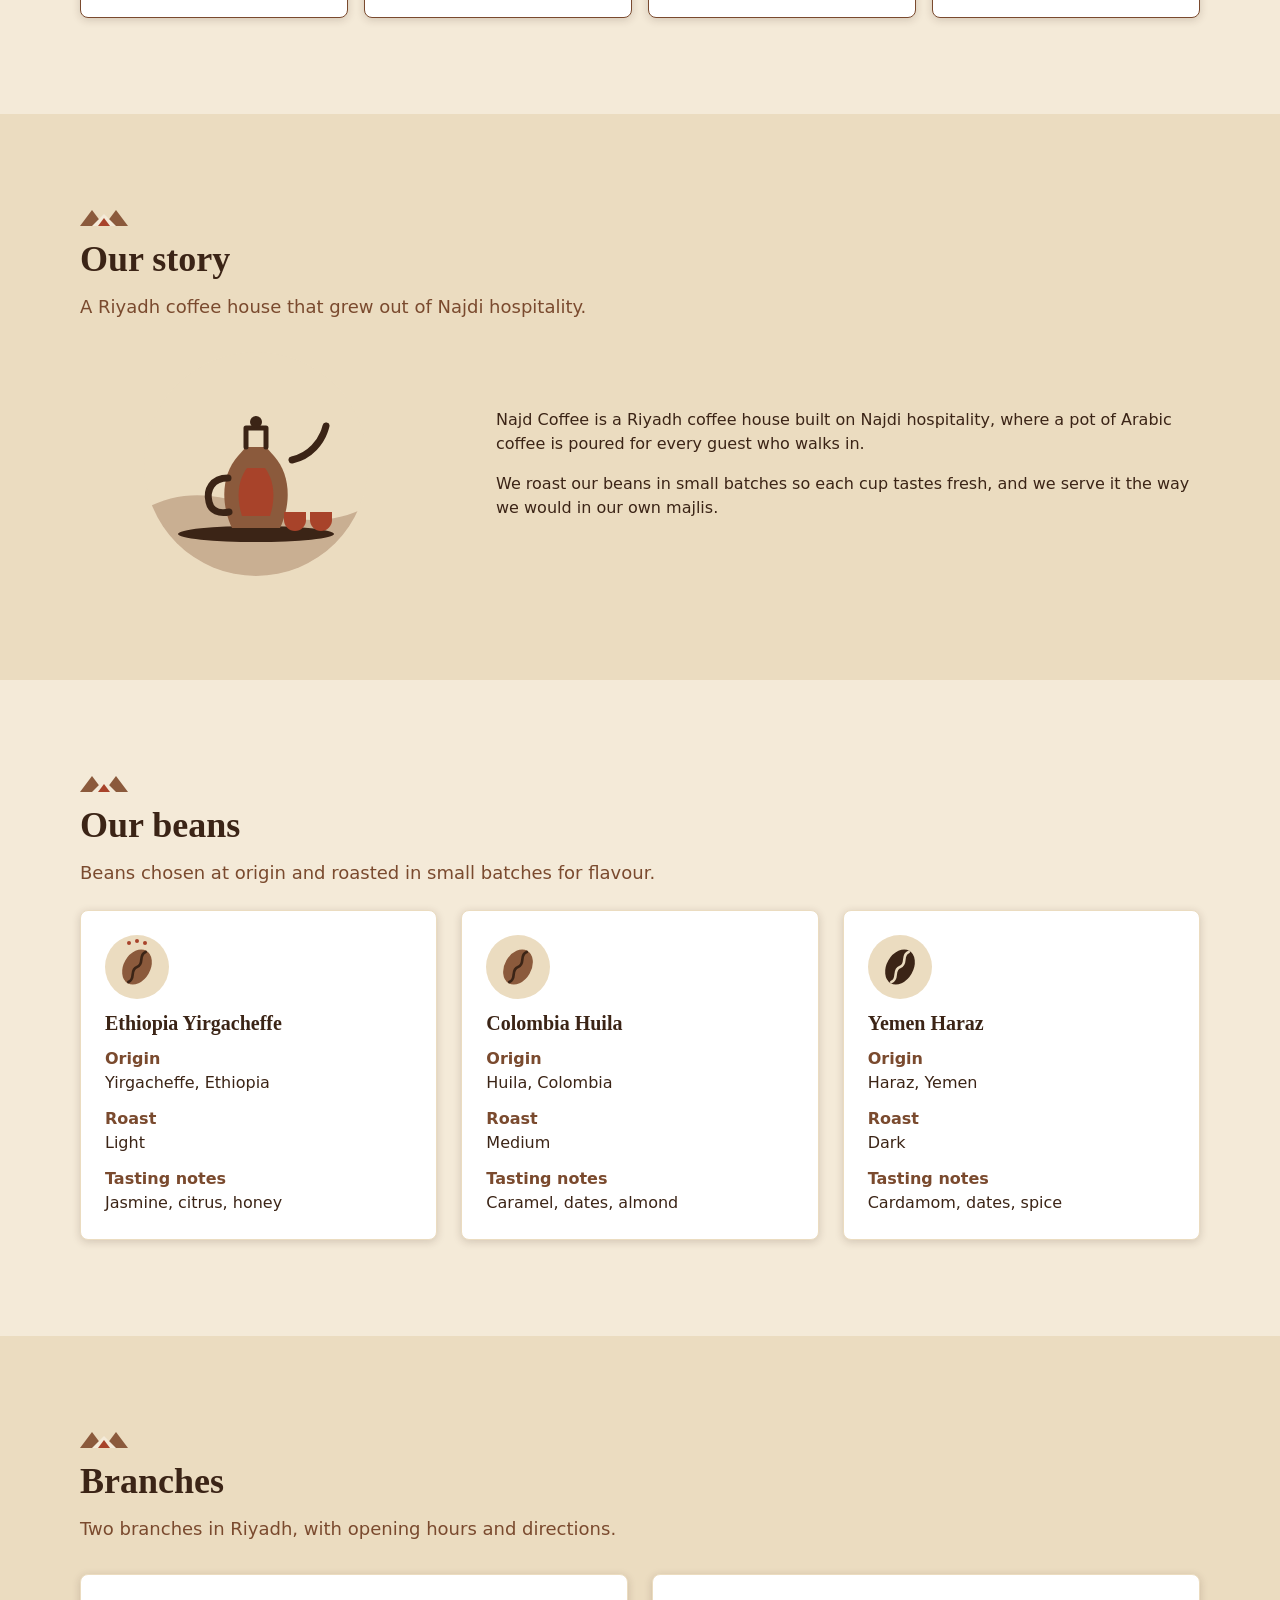
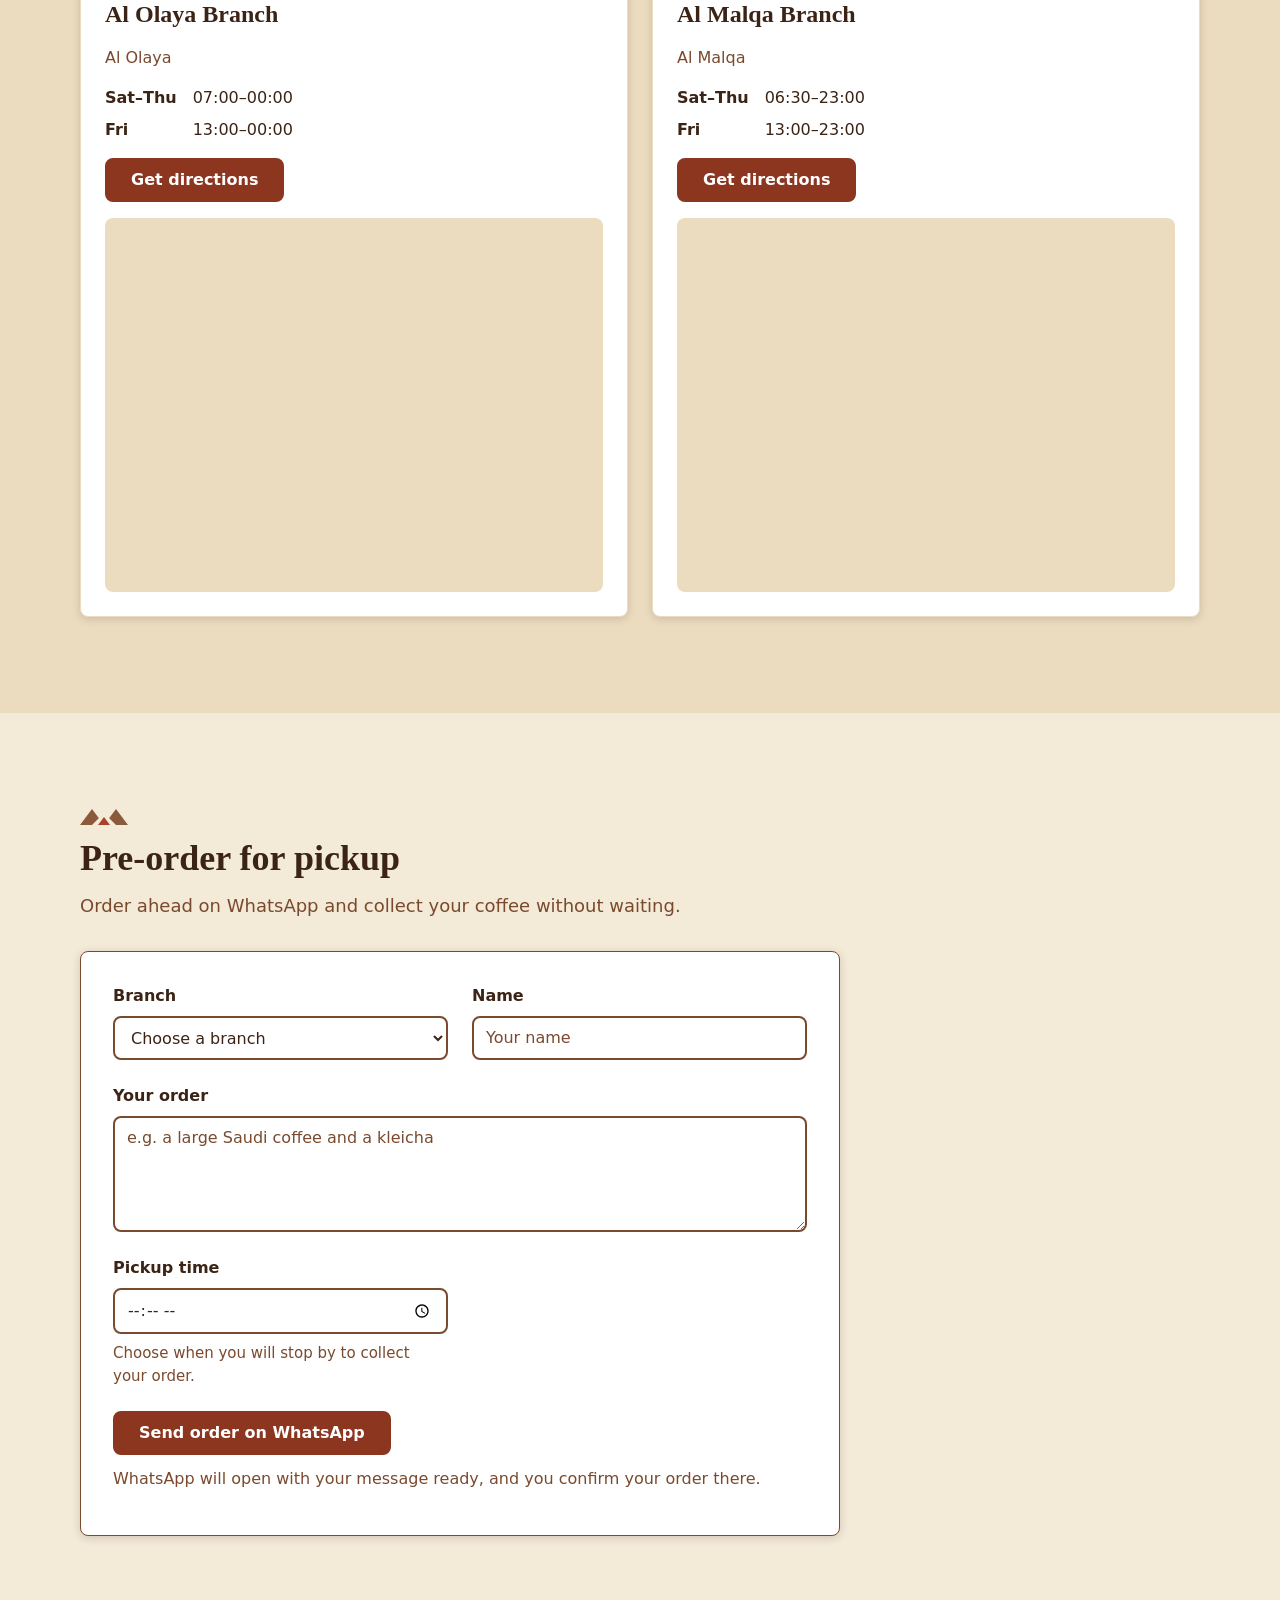
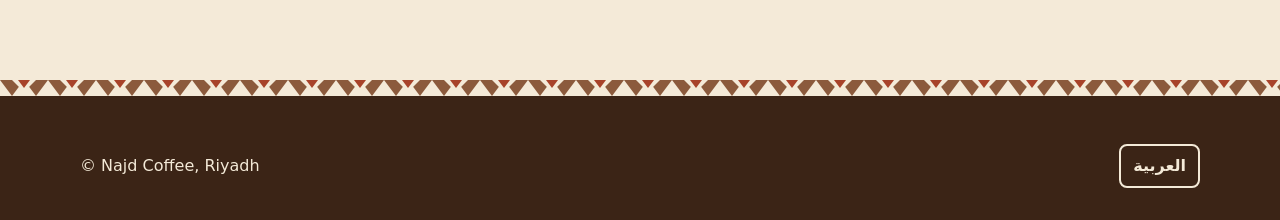
==== commit 1de597a3: "Merge branch 'main' into agent/RUN-94" ====
--- a/index.html
+++ b/index.html
@@ -224,6 +224,41 @@
       <div class="container">
         <h2 id="order-title">Pre-order for pickup</h2>
         <p class="section-lead">Order ahead on WhatsApp and collect your coffee without waiting.</p>
+        <form id="order-form" class="order-form" novalidate>
+          <div class="field">
+            <label for="order-branch">Branch</label>
+            <select id="order-branch" name="branch" required>
+              <option value="">Choose a branch</option>
+              <option value="najd-olaya">Olaya branch</option>
+              <option value="najd-malqa">Malqa branch</option>
+            </select>
+            <p class="field-error" id="order-branch-error" hidden>Choose the branch you will collect from.</p>
+            <p class="field-error" id="order-branch-unavailable" hidden>This branch is not taking orders right now. Choose another branch.</p>
+          </div>
+          <div class="field">
+            <label for="order-name">Name</label>
+            <input id="order-name" name="name" type="text" autocomplete="name" placeholder="Your name" required>
+            <p class="field-error" id="order-name-error" hidden>Enter your name.</p>
+          </div>
+          <div class="field field-wide">
+            <label for="order-items">Your order</label>
+            <textarea id="order-items" name="items" rows="4" placeholder="e.g. a large Saudi coffee and a kleicha" required></textarea>
+            <p class="field-error" id="order-items-error" hidden>Write what you would like to order.</p>
+          </div>
+          <div class="field">
+            <label for="order-time">Pickup time</label>
+            <input id="order-time" name="time" type="time" aria-describedby="order-time-hint" required>
+            <p class="field-hint" id="order-time-hint">Choose when you will stop by to collect your order.</p>
+            <p class="field-error" id="order-time-error" hidden>Choose a pickup time.</p>
+          </div>
+          <div class="order-actions">
+            <button class="btn" id="order-submit" type="submit">Send order on WhatsApp</button>
+            <p class="order-note">WhatsApp will open with your message ready, and you confirm your order there.</p>
+            <p class="order-status" id="order-status" role="status" hidden>WhatsApp is open. Send the message there to confirm your order.</p>
+            <p class="order-fallback"><a id="order-fallback" target="_blank" rel="noopener" hidden>WhatsApp did not open? Open the chat here.</a></p>
+          </div>
+        </form>
+        <noscript><p class="order-noscript">Pre-ordering needs JavaScript. Turn it on in your browser, then reload this page.</p></noscript>
       </div>
     </section>
     <!-- /section:order -->
@@ -236,5 +271,7 @@
     </div>
   </footer>
   <script src="assets/js/nav.js"></script>
+  <script defer src="assets/js/config.js"></script>
+  <script defer src="assets/js/order.js"></script>
 </body>
 </html>
--- a/assets/css/style.css
+++ b/assets/css/style.css
@@ -183,4 +183,45 @@
   .branch-directions { inline-size: auto; align-self: flex-start; }
 }
 
-/* ===== section: order ===== */
+/* ===== section: order — NJD-6 الطلب المسبق للاستلام عبر واتساب ===== */
+#order [hidden] { display: none; }
+.order-form {
+  display: grid; gap: var(--space-5); max-inline-size: 760px; margin-block-start: var(--space-6);
+  padding: var(--space-5); background: var(--white); border: 1px solid var(--clay); border-radius: var(--radius); box-shadow: var(--shadow);
+}
+.order-form .field { display: flex; flex-direction: column; gap: var(--space-2); min-inline-size: 0; }
+.order-form label { font-weight: 700; color: var(--ink); }
+.order-form select, .order-form input, .order-form textarea {
+  inline-size: 100%; min-block-size: 44px; padding-block: var(--space-2); padding-inline: var(--space-3);
+  border: 2px solid var(--clay); border-radius: var(--radius); background: var(--white); color: var(--ink);
+  font: inherit; font-size: 1rem; line-height: 1.5;
+}
+.order-form textarea { min-block-size: 112px; resize: vertical; }
+.order-form ::placeholder { color: var(--clay); opacity: 1; }
+.order-form select:hover, .order-form input:hover, .order-form textarea:hover { border-color: var(--ink); }
+.order-form select:focus-visible, .order-form input:focus-visible, .order-form textarea:focus-visible { border-color: var(--ink); }
+.order-form [aria-invalid="true"] { border-color: var(--henna); border-width: 3px; }
+.order-form :disabled { opacity: .55; cursor: not-allowed; }
+.field-hint { margin: 0; font-size: .9375rem; color: var(--clay); }
+.field-error, .order-status {
+  display: flex; align-items: flex-start; gap: var(--space-2); margin: 0; font-weight: 700; color: var(--ink);
+}
+.field-error::before, .order-status::before {
+  content: ""; flex: none; inline-size: 20px; block-size: 20px; margin-block-start: var(--space-1);
+  -webkit-mask: var(--order-icon) center / contain no-repeat; mask: var(--order-icon) center / contain no-repeat;
+}
+.field-error { --order-icon: url("data:image/svg+xml,%3Csvg xmlns='http://www.w3.org/2000/svg' viewBox='0 0 24 24'%3E%3Cpath d='M12 2a10 10 0 100 20 10 10 0 000-20zm1 15h-2v-2h2v2zm0-4h-2V7h2v6z'/%3E%3C/svg%3E"); }
+.field-error::before { background-color: var(--henna); }
+.order-status { --order-icon: url("data:image/svg+xml,%3Csvg xmlns='http://www.w3.org/2000/svg' viewBox='0 0 24 24'%3E%3Cpath d='M12 2a10 10 0 100 20 10 10 0 000-20zm-2 15l-5-5 1.4-1.4 3.6 3.6 7.6-7.6L19 8l-9 9z'/%3E%3C/svg%3E"); }
+.order-status::before { background-color: var(--olive); }
+.order-actions { display: grid; gap: var(--space-3); justify-items: start; }
+.order-actions .btn { min-inline-size: 220px; }
+.order-actions .btn:disabled { pointer-events: none; }
+.order-note, .order-fallback, .order-noscript { margin: 0; }
+.order-note { color: var(--clay); }
+.order-fallback a { display: inline-flex; align-items: center; min-block-size: 44px; font-weight: 700; }
+.order-noscript { margin-block-start: var(--space-4); font-weight: 700; }
+@media (min-width: 720px) {
+  .order-form { grid-template-columns: 1fr 1fr; padding: var(--space-6); }
+  .order-form .field-wide, .order-form .order-actions { grid-column: 1 / -1; }
+}
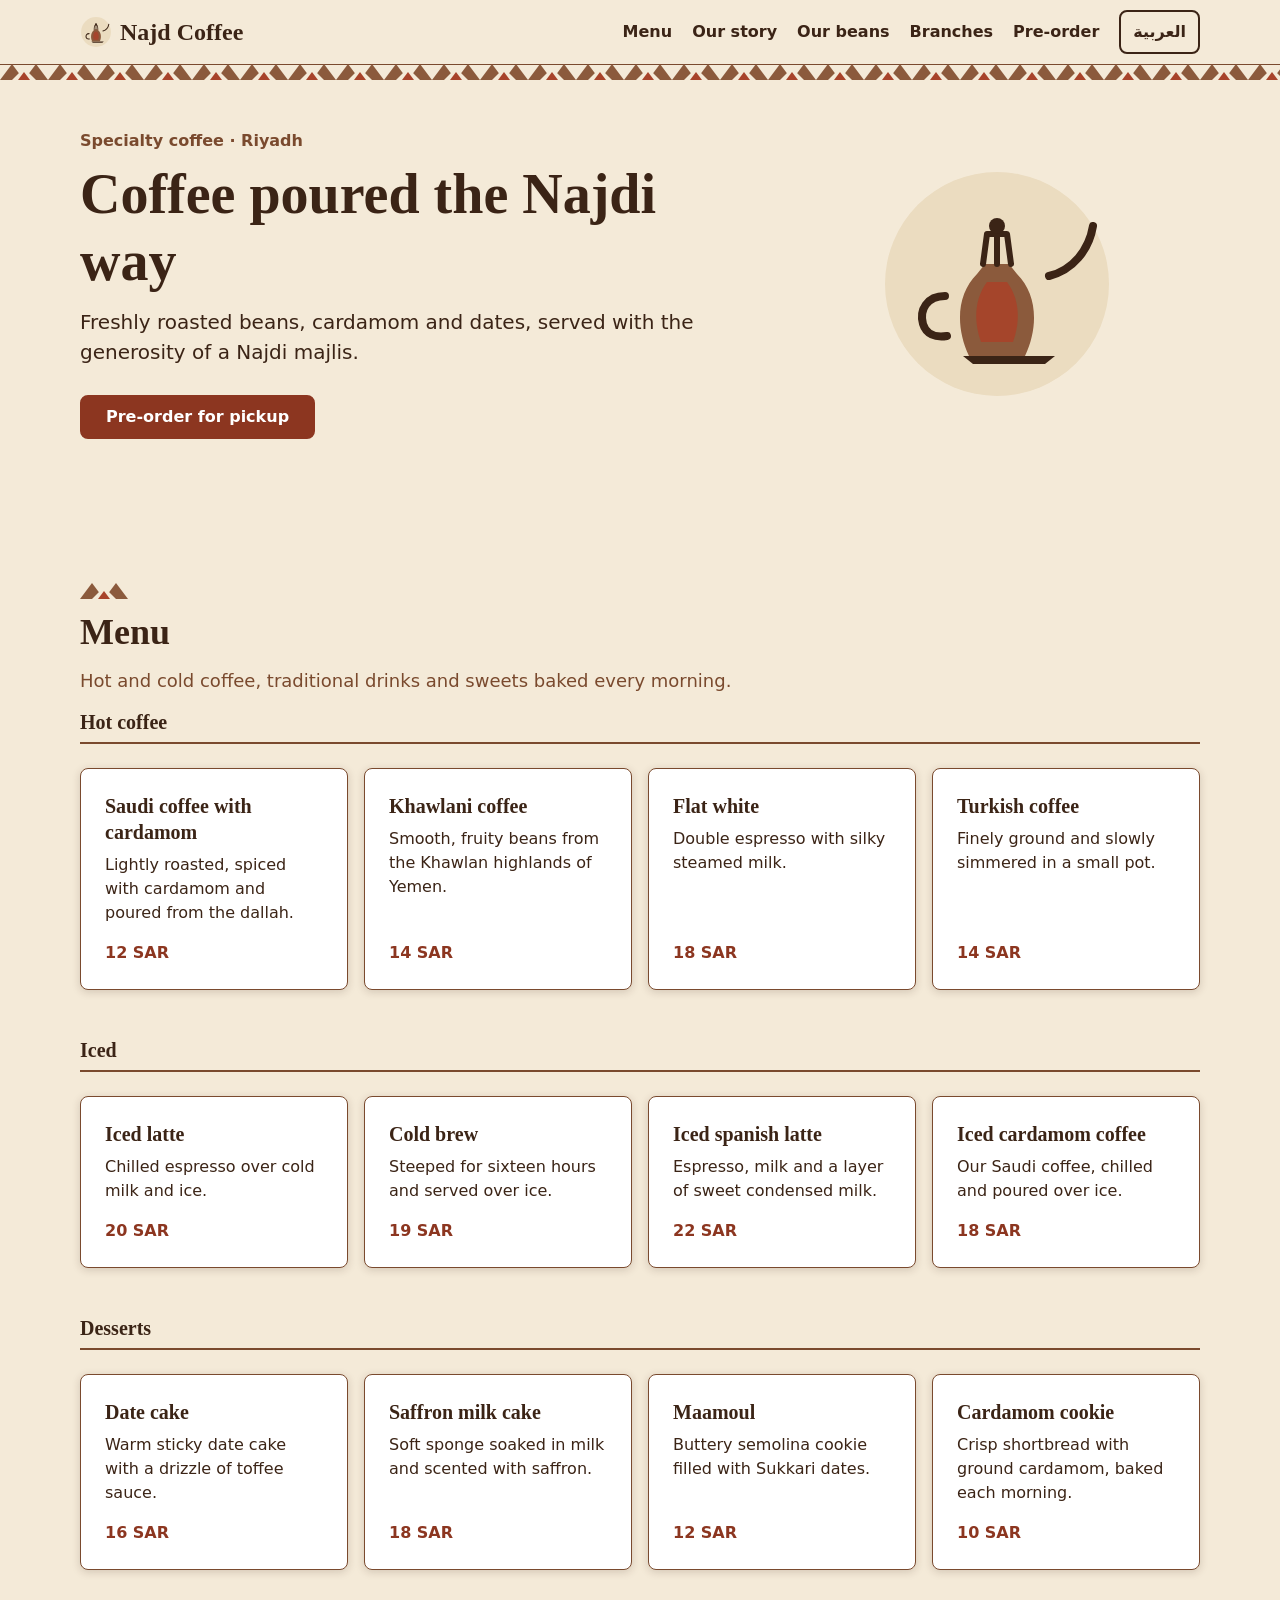
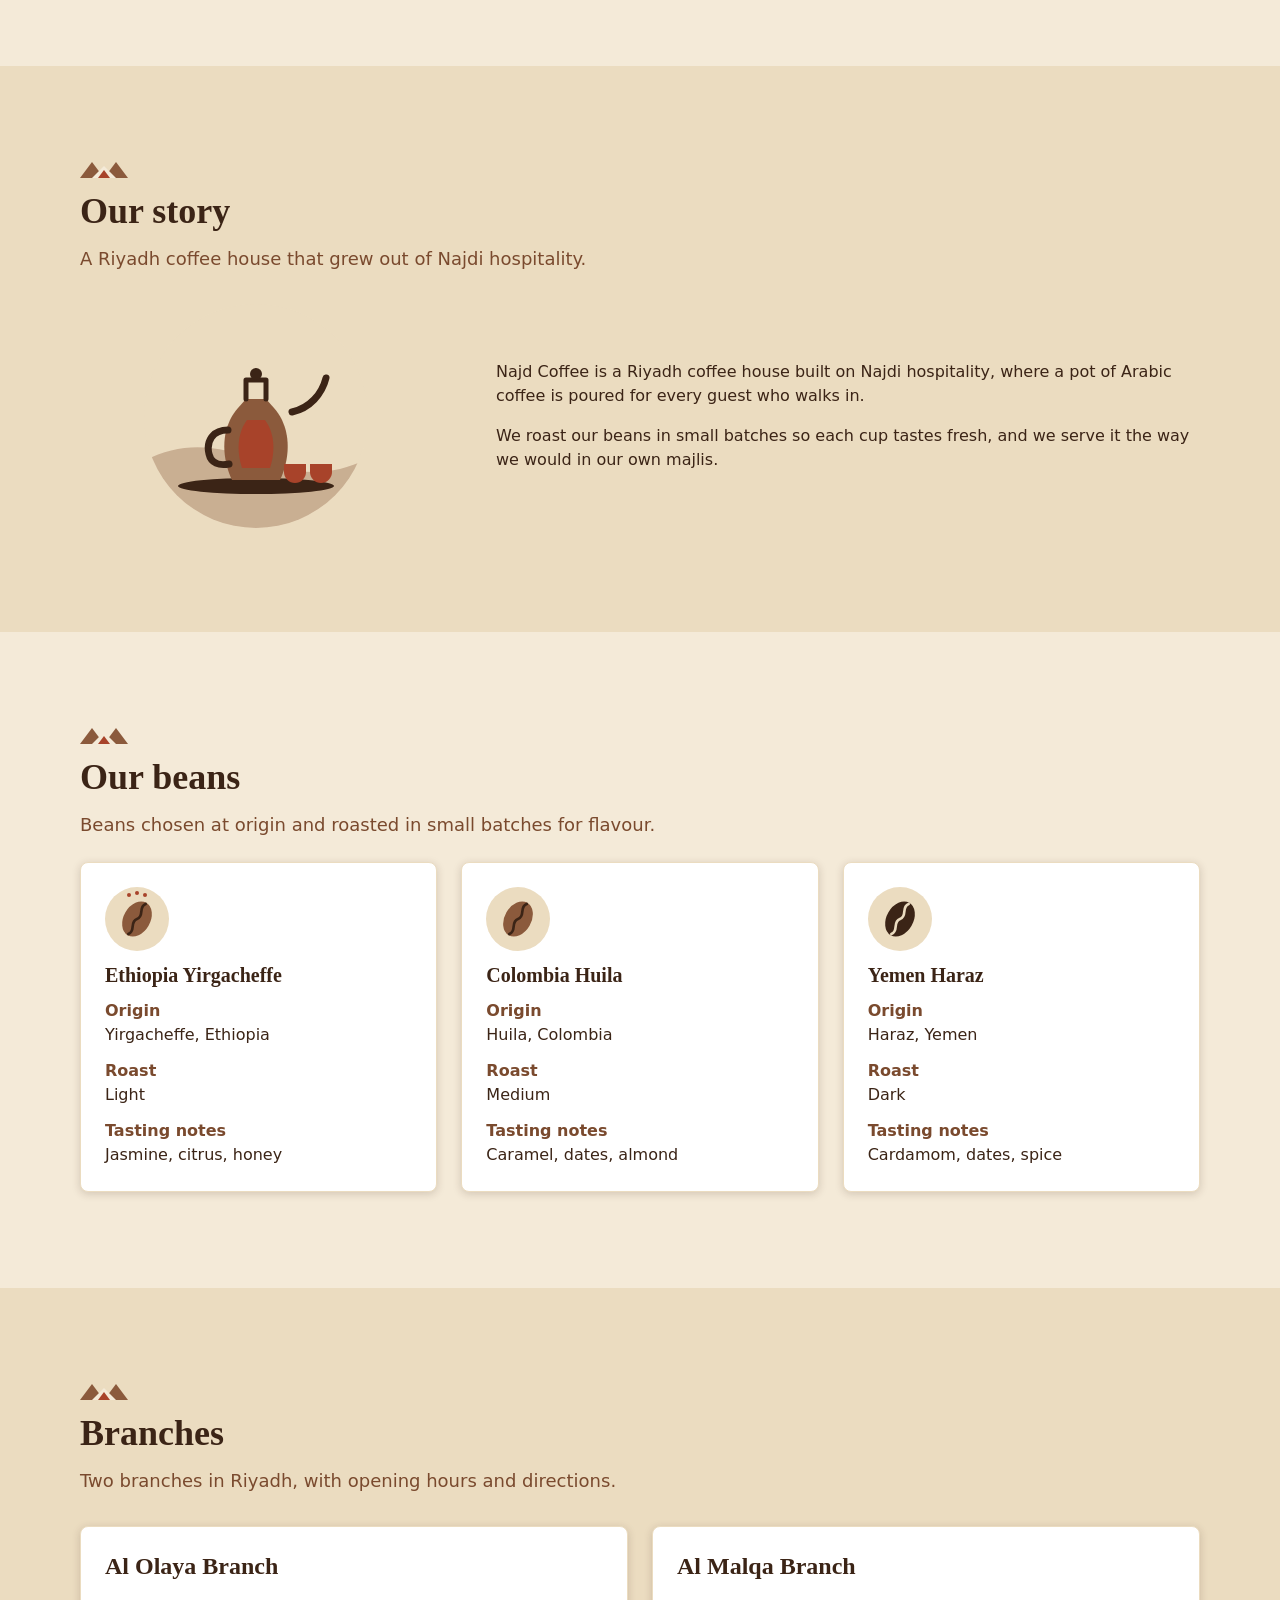
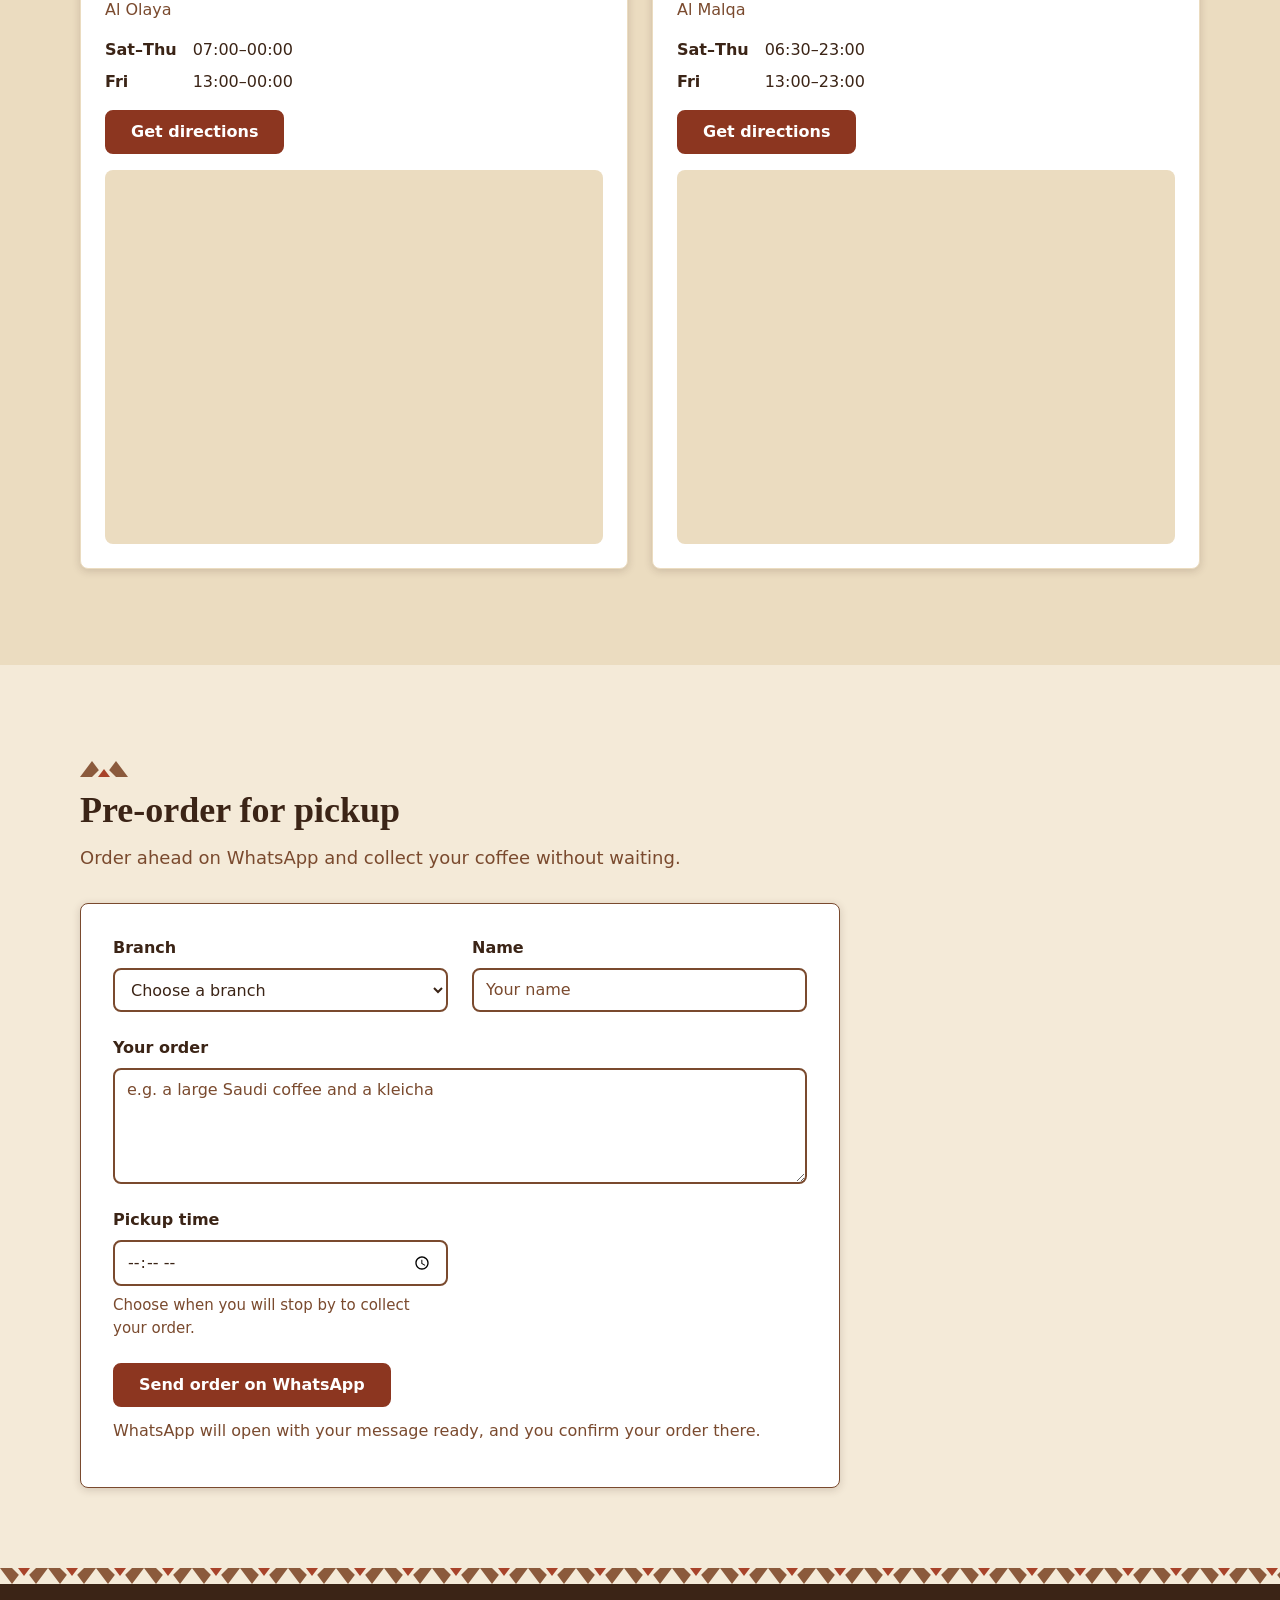
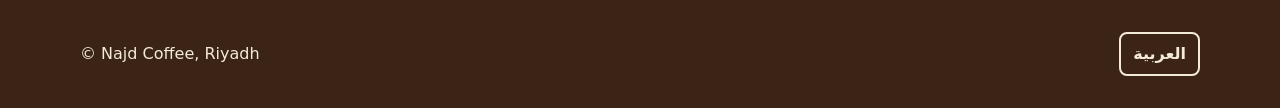
==== commit fd84d8ae: "RUN-114: المراجعة النهائية: الجوال وإمكانية الوصول وSEO Made by a ReleaseHub agent run." ====
--- a/index.html
+++ b/index.html
@@ -7,6 +7,7 @@
   <meta name="description" content="Najd Coffee is a specialty coffee shop in Riyadh with a Najdi heritage spirit: our menu, our story, our beans, our branches and pickup pre-orders.">
   <link rel="alternate" hreflang="ar" href="ar/index.html">
   <link rel="alternate" hreflang="en" href="index.html">
+  <meta name="theme-color" content="#F4EAD8">
   <link rel="icon" href="assets/img/dallah.svg" type="image/svg+xml">
   <link rel="stylesheet" href="assets/css/style.css">
 </head>
--- a/assets/css/style.css
+++ b/assets/css/style.css
@@ -49,7 +49,7 @@
 a { color: var(--henna-dark); text-underline-offset: 3px; }
 a:hover { color: var(--ink); }
 
-:focus-visible { outline: 3px solid var(--ink); outline-offset: 3px; box-shadow: 0 0 0 6px var(--sand); border-radius: 2px; }
+:focus-visible { outline: 3px solid var(--ink); outline-offset: 3px; box-shadow: 0 0 0 6px var(--sand); }
 
 .container { inline-size: min(100% - 2 * var(--space-4), var(--container)); margin-inline: auto; }
 .skip-link {
@@ -225,3 +225,12 @@
   .order-form { grid-template-columns: 1fr 1fr; padding: var(--space-6); }
   .order-form .field-wide, .order-form .order-actions { grid-column: 1 / -1; }
 }
+
+/* ===== section: review — NJD-7 المراجعة النهائية: الجوال وإمكانية الوصول وSEO ===== */
+/* Header wraps to two rows below 360px (about 113px tall): keep anchored headings clear of it. */
+@media (max-width: 359px) { html { scroll-padding-block-start: 128px; } }
+/* The last section already has its own bottom padding: no extra gap before the footer. */
+.site-footer { margin-block-start: 0; }
+/* Tighter hero on phones; on desktop the hero and the menu no longer stack 96px + 96px. */
+.hero { padding-block: var(--space-7) var(--space-6); }
+@media (min-width: 768px) { .hero { padding-block: var(--space-8) var(--space-7); } }
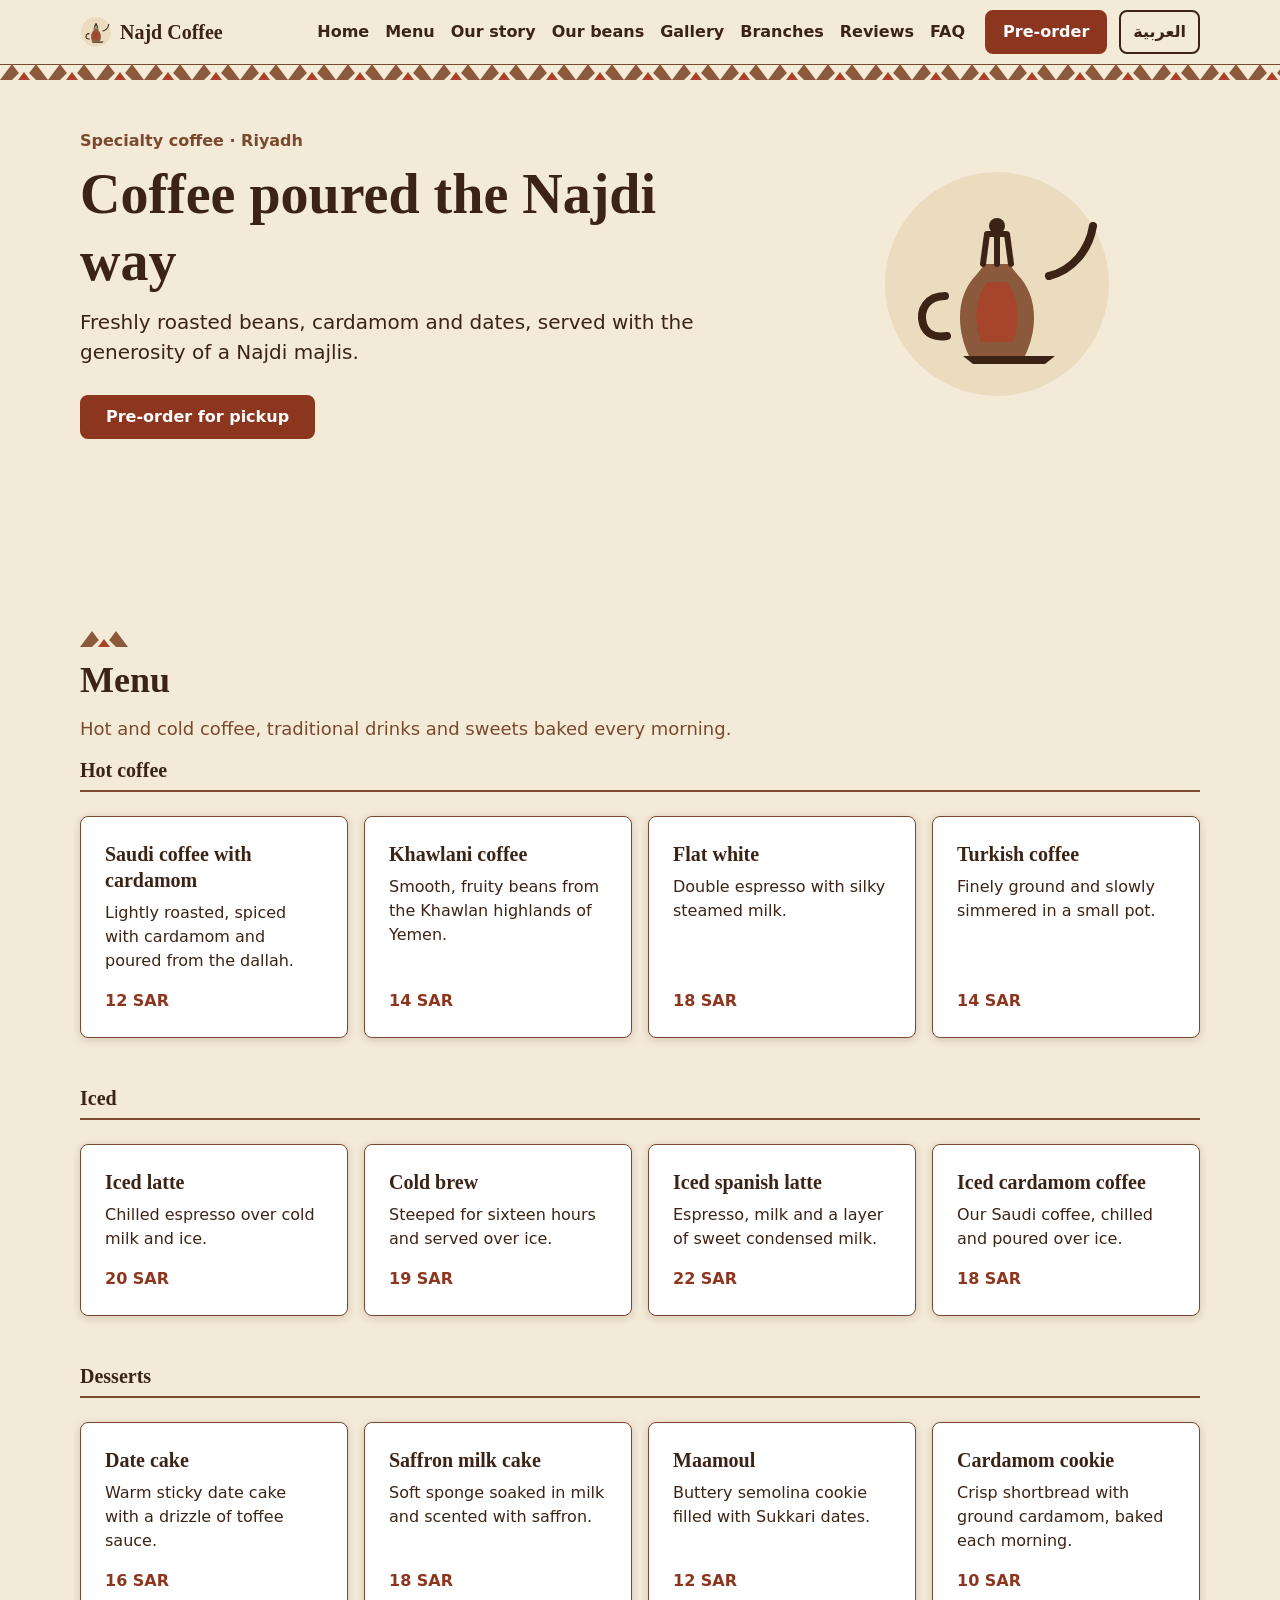
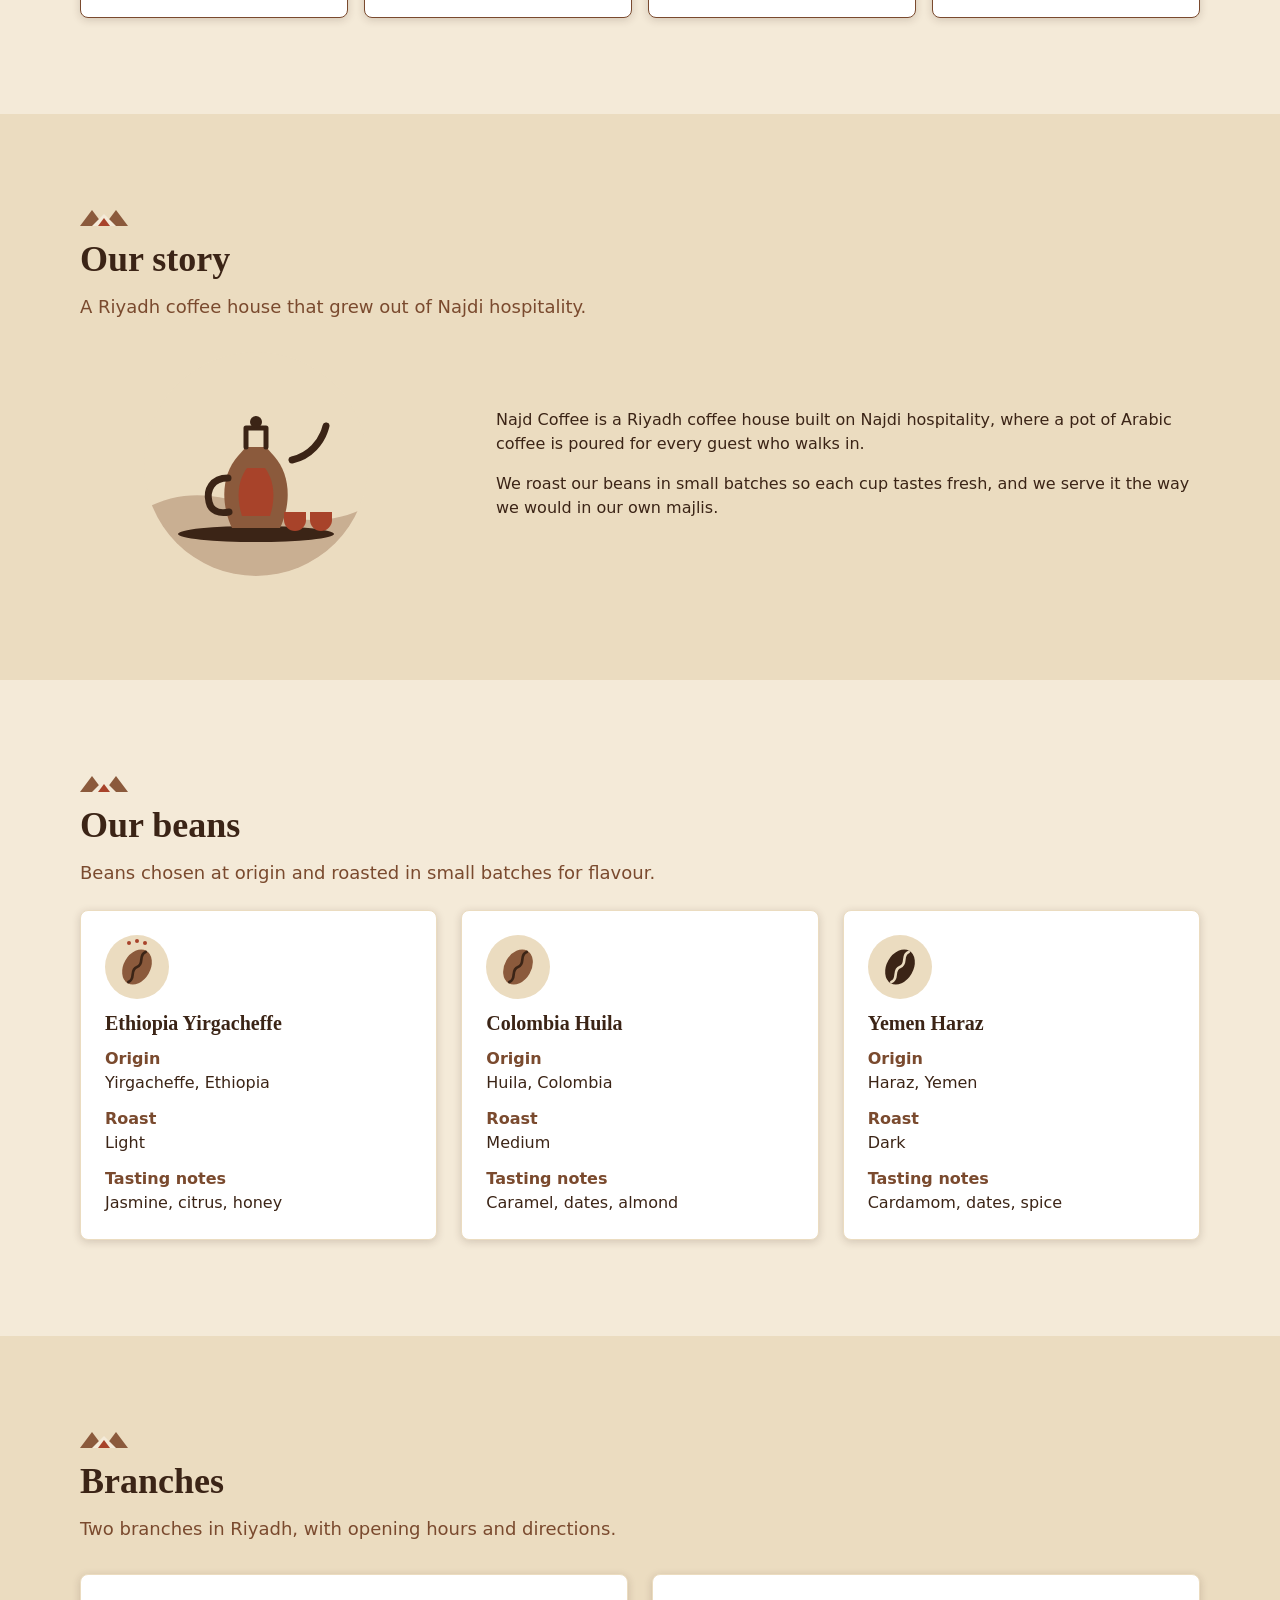
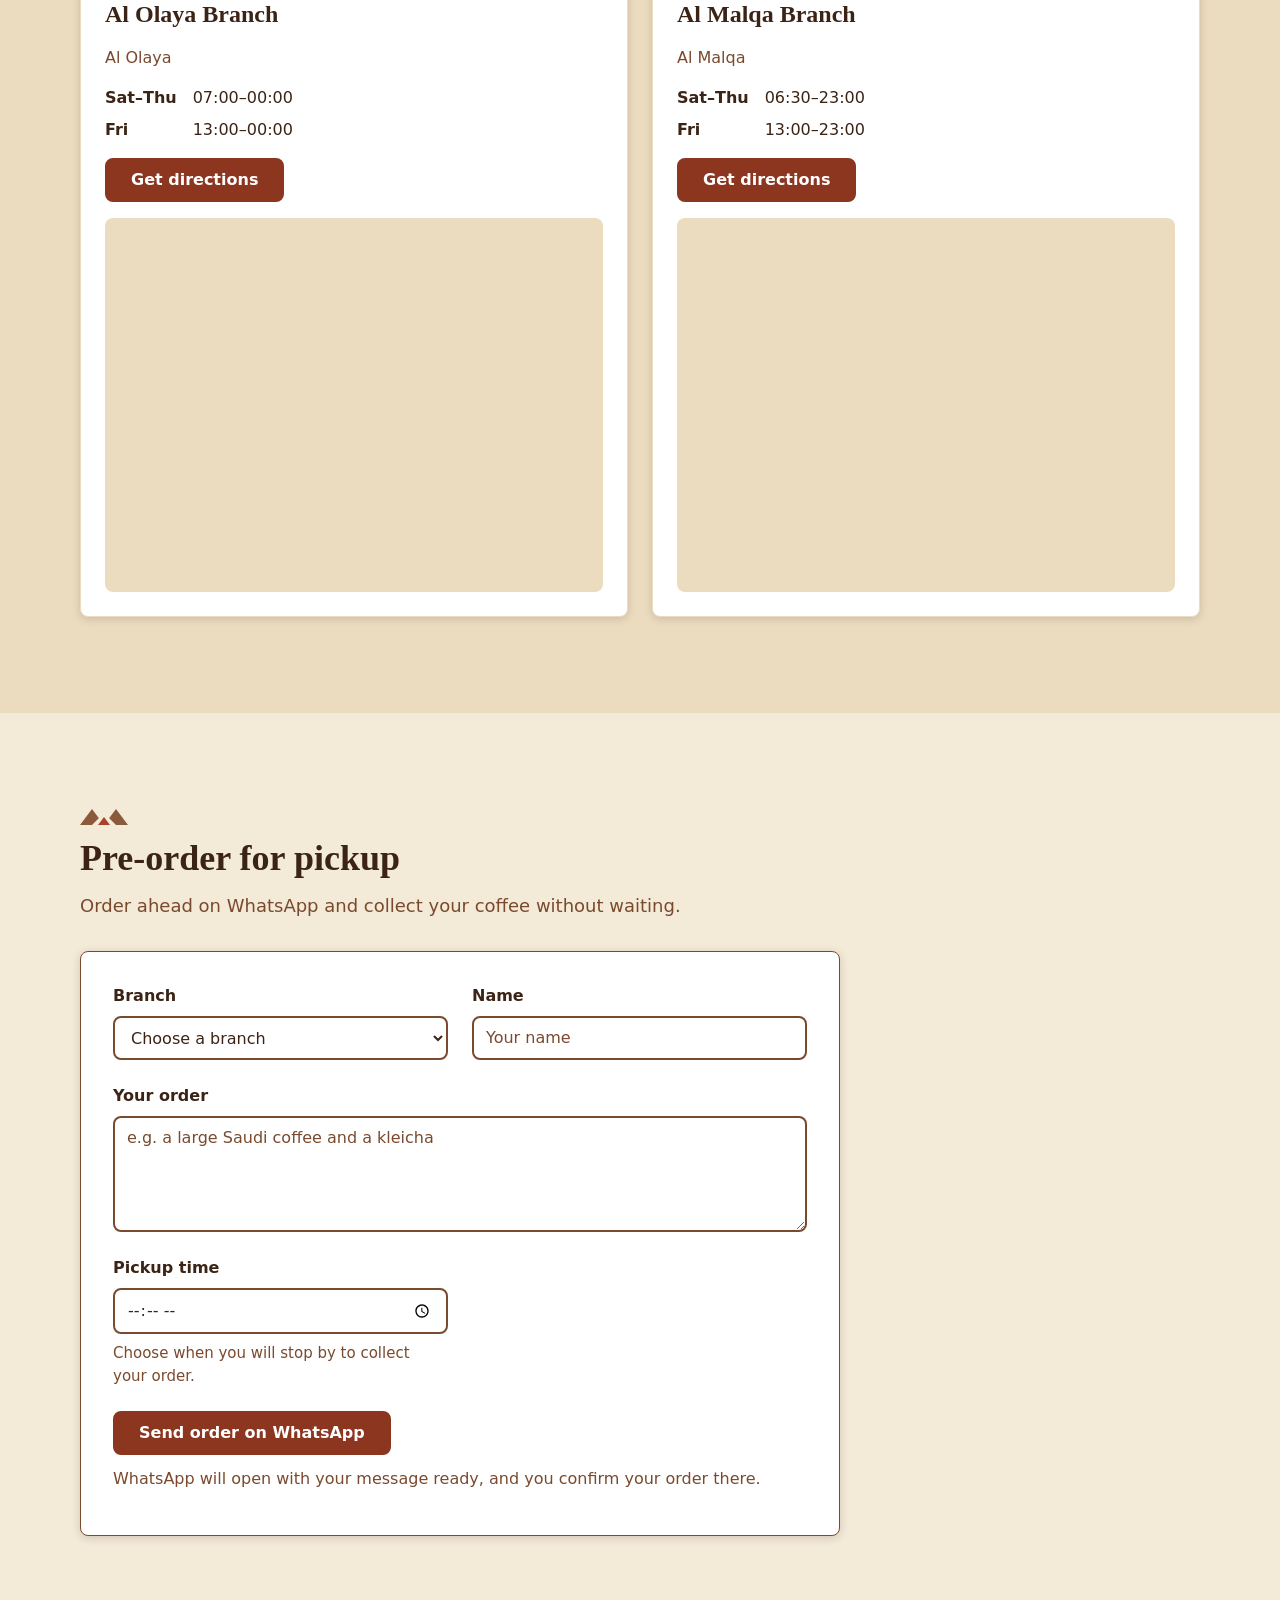
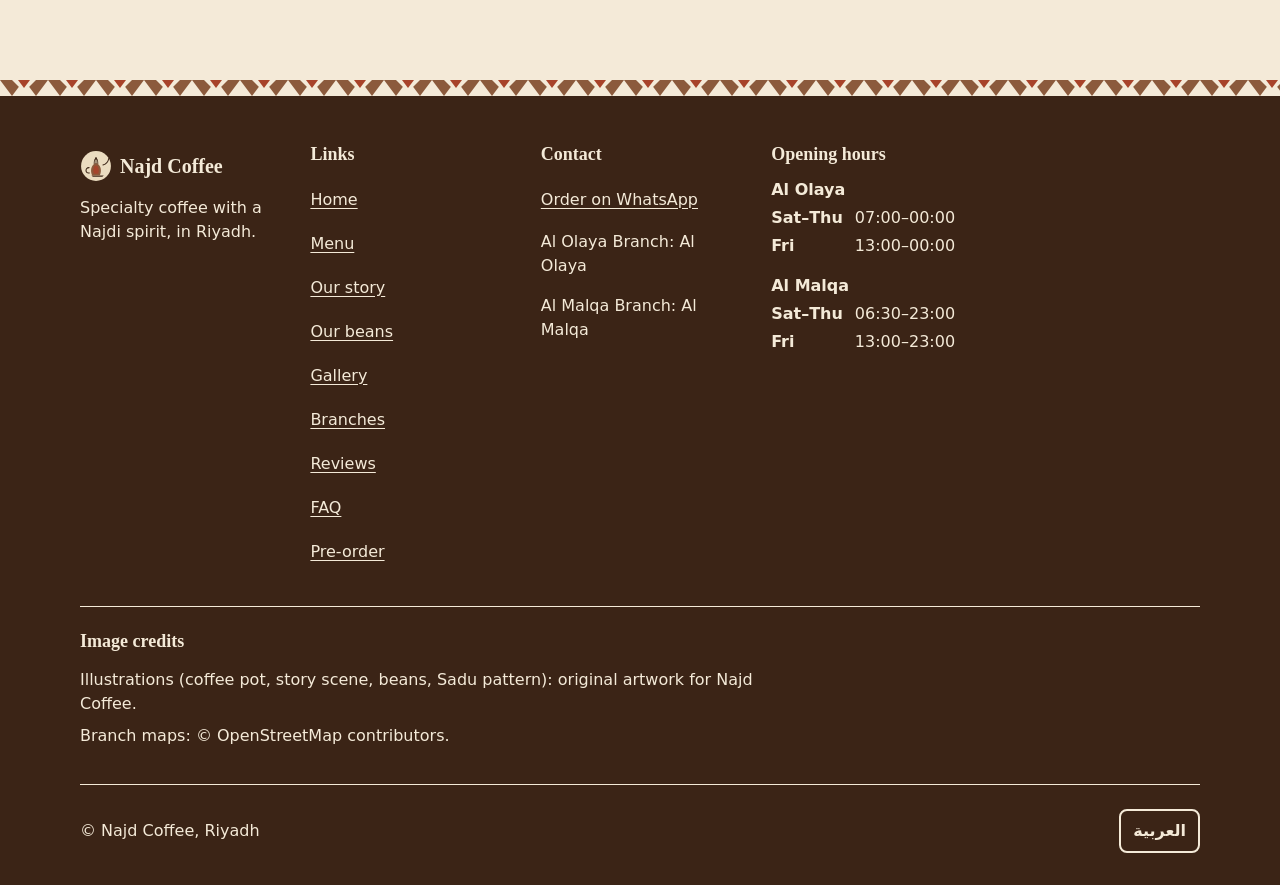
==== commit ed6799d5: "RUN-118: الأساس: حزمة الواجهة والترويسة والتذييل Made by a ReleaseHub agent run." ====
--- a/index.html
+++ b/index.html
@@ -7,7 +7,6 @@
   <meta name="description" content="Najd Coffee is a specialty coffee shop in Riyadh with a Najdi heritage spirit: our menu, our story, our beans, our branches and pickup pre-orders.">
   <link rel="alternate" hreflang="ar" href="ar/index.html">
   <link rel="alternate" hreflang="en" href="index.html">
-  <meta name="theme-color" content="#F4EAD8">
   <link rel="icon" href="assets/img/dallah.svg" type="image/svg+xml">
   <link rel="stylesheet" href="assets/css/style.css">
 </head>
@@ -16,15 +15,20 @@
   <header class="site-header">
     <div class="container header-bar">
       <a class="brand" href="index.html"><img src="assets/img/dallah.svg" alt="" width="32" height="32"><span>Najd Coffee</span></a>
+      <a class="btn header-cta" href="#order">Pre-order</a>
       <a class="lang-link" href="ar/index.html" hreflang="ar" lang="ar">العربية</a>
       <button class="nav-toggle" type="button" aria-expanded="false" aria-controls="site-nav" aria-label="Menu" hidden><span class="nav-toggle-icon" aria-hidden="true"></span><span class="nav-label">Menu</span></button>
       <nav aria-label="Main">
         <ul class="nav-list" id="site-nav">
+          <li><a href="#hero">Home</a></li>
           <li><a href="#menu">Menu</a></li>
           <li><a href="#story">Our story</a></li>
           <li><a href="#beans">Our beans</a></li>
+          <li><a href="#gallery">Gallery</a></li>
           <li><a href="#branches">Branches</a></li>
-          <li><a href="#order">Pre-order</a></li>
+          <li><a href="#reviews">Reviews</a></li>
+          <li><a href="#faq">FAQ</a></li>
+          <li class="nav-lang"><a href="ar/index.html" hreflang="ar" lang="ar">العربية</a></li>
         </ul>
       </nav>
     </div>
@@ -266,7 +270,55 @@
   </main>
 
   <footer class="site-footer">
-    <div class="container footer-inner">
+    <div class="container footer-grid">
+      <div class="footer-col">
+        <a class="brand" href="index.html"><img src="assets/img/dallah.svg" alt="" width="32" height="32"><span>Najd Coffee</span></a>
+        <p class="footer-about">Specialty coffee with a Najdi spirit, in Riyadh.</p>
+      </div>
+      <nav class="footer-col" aria-labelledby="footer-links-title">
+        <h2 class="footer-title" id="footer-links-title">Links</h2>
+        <ul class="footer-links">
+          <li><a href="#hero">Home</a></li>
+          <li><a href="#menu">Menu</a></li>
+          <li><a href="#story">Our story</a></li>
+          <li><a href="#beans">Our beans</a></li>
+          <li><a href="#gallery">Gallery</a></li>
+          <li><a href="#branches">Branches</a></li>
+          <li><a href="#reviews">Reviews</a></li>
+          <li><a href="#faq">FAQ</a></li>
+          <li><a href="#order">Pre-order</a></li>
+        </ul>
+      </nav>
+      <div class="footer-col">
+        <h2 class="footer-title">Contact</h2>
+        <ul class="footer-contact">
+          <li><a href="#order">Order on WhatsApp</a></li>
+          <li>Al Olaya Branch: Al Olaya</li>
+          <li>Al Malqa Branch: Al Malqa</li>
+        </ul>
+      </div>
+      <div class="footer-col">
+        <h2 class="footer-title">Opening hours</h2>
+        <p class="footer-branch">Al Olaya</p>
+        <dl class="footer-hours">
+          <dt>Sat–Thu</dt><dd><bdi>07:00–00:00</bdi></dd>
+          <dt>Fri</dt><dd><bdi>13:00–00:00</bdi></dd>
+        </dl>
+        <p class="footer-branch">Al Malqa</p>
+        <dl class="footer-hours">
+          <dt>Sat–Thu</dt><dd><bdi>06:30–23:00</bdi></dd>
+          <dt>Fri</dt><dd><bdi>13:00–23:00</bdi></dd>
+        </dl>
+      </div>
+      <section class="footer-credits" aria-labelledby="footer-credits-title">
+        <h2 class="footer-title" id="footer-credits-title">Image credits</h2>
+        <ul class="credits-list">
+          <li>Illustrations (coffee pot, story scene, beans, Sadu pattern): original artwork for Najd Coffee.</li>
+          <li>Branch maps: © OpenStreetMap contributors.</li>
+        </ul>
+      </section>
+    </div>
+    <div class="container footer-inner footer-bottom">
       <p>© Najd Coffee, Riyadh</p>
       <a class="lang-link" href="ar/index.html" hreflang="ar" lang="ar">العربية</a>
     </div>
--- a/assets/css/style.css
+++ b/assets/css/style.css
@@ -20,6 +20,11 @@
   /* contrast: sand on ink 4.5 */
   /* contrast: henna on sand-deep 3 */
   /* contrast: olive on sand 3 */
+  /* contrast: white on ink 4.5 */
+  /* contrast: ink on sand 3 */
+  /* contrast: sand on ink 3 */
+  /* contrast: clay on sand 3 */
+  /* contrast: sand on henna-dark 3 */
 
   --space-1: 4px; --space-2: 8px; --space-3: 12px; --space-4: 16px;
   --space-5: 24px; --space-6: 32px; --space-7: 48px; --space-8: 64px; --space-9: 96px;
@@ -30,26 +35,49 @@
   --font-body: "Noto Naskh Arabic", "Amiri", "Geeza Pro", "Segoe UI", Tahoma, system-ui, sans-serif;
   --font-head: "Amiri", "Noto Naskh Arabic", Georgia, "Times New Roman", serif;
   --pattern: url("../img/sadu.svg");
+
+  /* UI kit tokens (NJD-9). Sizes: type scale starts at 16px; --tap is the minimum touch target. */
+  --tap: 44px;
+  --icon-sm: 20px;
+  --logo: 32px;
+  --pattern-w: 48px;
+  --pattern-h: 16px;
+  --fs-sm: 1rem;
+  --fs-base: 1rem;
+  --fs-lg: 1.125rem;
+  --fs-xl: 1.25rem;
+  --fs-2xl: clamp(1.5rem, 4.5vw, 2.25rem);
+  --fs-3xl: clamp(1.875rem, 5.5vw, 2.75rem);
+  --fs-4xl: clamp(2rem, 7vw, 3.5rem);
+  --lh-body: 1.5;
+  --lh-ar: 1.7;
+  --lh-head: 1.2;
+  --section-y: var(--space-7);
+  --section-y-lg: var(--space-9);
+  --card-ratio: 4 / 3;
+  --ring: 3px;
+  --border: 2px;
+  --col-min: 12rem;
 }
 
 *, *::before, *::after { box-sizing: border-box; }
 html { -webkit-text-size-adjust: 100%; scroll-behavior: smooth; scroll-padding-block-start: 88px; }
 body {
   margin: 0; background: var(--sand); color: var(--ink);
-  font-family: var(--font-body); font-size: 1rem; line-height: 1.5;
+  font-family: var(--font-body); font-size: var(--fs-base); line-height: var(--lh-body);
   overflow-wrap: anywhere;
 }
-html[lang="ar"] body { line-height: 1.7; }
+html[lang="ar"] body { line-height: var(--lh-ar); }
 img, svg { max-inline-size: 100%; block-size: auto; }
-h1, h2, h3 { font-family: var(--font-head); line-height: 1.2; margin-block: 0 var(--space-3); }
-h1 { font-size: clamp(2rem, 7vw, 3.5rem); }
-h2 { font-size: clamp(1.5rem, 4.5vw, 2.25rem); }
-h3 { font-size: 1.25rem; }
+h1, h2, h3 { font-family: var(--font-head); line-height: var(--lh-head); margin-block: 0 var(--space-3); }
+h1 { font-size: var(--fs-4xl); }
+h2 { font-size: var(--fs-2xl); }
+h3 { font-size: var(--fs-xl); }
 p { margin-block: 0 var(--space-4); max-inline-size: var(--measure); }
 a { color: var(--henna-dark); text-underline-offset: 3px; }
 a:hover { color: var(--ink); }
 
-:focus-visible { outline: 3px solid var(--ink); outline-offset: 3px; box-shadow: 0 0 0 6px var(--sand); }
+:focus-visible { outline: var(--ring) solid var(--ink); outline-offset: 3px; box-shadow: 0 0 0 6px var(--sand); border-radius: 2px; }
 
 .container { inline-size: min(100% - 2 * var(--space-4), var(--container)); margin-inline: auto; }
 .skip-link {
@@ -61,35 +89,55 @@
 /* Buttons and link buttons */
 .btn {
   display: inline-flex; align-items: center; justify-content: center;
-  min-block-size: 44px; min-inline-size: 44px; padding-block: var(--space-2); padding-inline: var(--space-5);
-  border: 2px solid var(--henna-dark); border-radius: var(--radius);
+  min-block-size: var(--tap); min-inline-size: var(--tap); padding-block: var(--space-2); padding-inline: var(--space-5);
+  border: var(--border) solid var(--henna-dark); border-radius: var(--radius);
   background: var(--henna-dark); color: var(--white); font: inherit; font-weight: 700; text-decoration: none; cursor: pointer;
   transition: background-color .2s, color .2s;
 }
 .btn:hover { background: var(--ink); border-color: var(--ink); color: var(--white); }
 .btn:active { transform: translateY(1px); }
 .btn[disabled], .btn[aria-disabled="true"] { opacity: .55; cursor: not-allowed; }
-.btn-outline { background: transparent; color: var(--ink); border-color: var(--ink); }
-.btn-outline:hover { background: var(--ink); color: var(--sand); }
-
-/* Header */
+.btn[disabled]:hover, .btn[aria-disabled="true"]:hover { background: var(--henna-dark); border-color: var(--henna-dark); }
+.btn-outline, .btn-secondary { background: transparent; color: var(--ink); border-color: var(--ink); }
+.btn-outline:hover, .btn-secondary:hover { background: var(--ink); color: var(--sand); }
+.btn-outline[disabled]:hover, .btn-secondary[disabled]:hover, .btn-secondary[aria-disabled="true"]:hover { background: transparent; color: var(--ink); border-color: var(--ink); }
+
+/* UI kit components (NJD-9): optional classes, never applied by global element rules */
+.card { display: flex; flex-direction: column; background: var(--white); color: var(--ink); border-radius: var(--radius); box-shadow: var(--shadow); overflow: hidden; }
+.card-media { aspect-ratio: var(--card-ratio); overflow: hidden; background: var(--sand-deep); }
+.card-media img { display: block; inline-size: 100%; block-size: 100%; max-inline-size: none; object-fit: cover; }
+.card-body { padding: var(--space-4); }
+.card-body > :last-child { margin-block-end: 0; }
+.badge { display: inline-block; padding-block: var(--space-1); padding-inline: var(--space-3); border-radius: var(--radius); background: var(--henna-dark); color: var(--white); font-size: var(--fs-sm); font-weight: 700; line-height: var(--lh-head); }
+.section-head { margin-block-end: var(--space-6); }
+.section-head::before { content: ""; display: block; inline-size: var(--pattern-w); block-size: var(--pattern-h); margin-block-end: var(--space-3); background: var(--pattern) no-repeat; background-size: var(--pattern-w) var(--pattern-h); }
+.section-head > :last-child { margin-block-end: 0; }
+.prose { max-inline-size: var(--measure); }
+.section-lead { max-inline-size: var(--measure); }
+
+/* Header (Navbar: logo, section links, one primary action, phone menu) */
 .site-header { position: sticky; inset-block-start: 0; z-index: 10; background: var(--sand); border-block-end: 1px solid var(--clay); }
-.site-header::after { content: ""; display: block; block-size: 16px; background: var(--pattern) repeat-x; background-size: 48px 16px; position: absolute; inset-inline: 0; inset-block-start: 100%; }
-.header-bar { display: flex; align-items: center; flex-wrap: wrap; gap: var(--space-2) var(--space-3); min-block-size: 64px; padding-block: var(--space-2); }
-.brand { display: flex; align-items: center; gap: var(--space-2); margin-inline-end: auto; font-family: var(--font-head); font-size: 1.5rem; font-weight: 700; color: var(--ink); text-decoration: none; min-block-size: 44px; }
-.brand img { inline-size: 32px; block-size: 32px; }
+.site-header::after { content: ""; display: block; block-size: var(--pattern-h); background: var(--pattern) repeat-x; background-size: var(--pattern-w) var(--pattern-h); position: absolute; inset-inline: 0; inset-block-start: 100%; }
+.header-bar { display: flex; align-items: center; flex-wrap: wrap; gap: var(--space-2) var(--space-3); min-block-size: var(--space-8); padding-block: var(--space-2); }
+.brand { display: flex; align-items: center; gap: var(--space-2); margin-inline-end: auto; font-family: var(--font-head); font-size: var(--fs-xl); font-weight: 700; color: var(--ink); text-decoration: none; min-block-size: var(--tap); min-inline-size: var(--tap); }
+.brand img { inline-size: var(--logo); block-size: var(--logo); }
 .lang-link, .nav-toggle {
-  display: inline-flex; align-items: center; justify-content: center; min-block-size: 44px; min-inline-size: 44px;
-  padding-inline: var(--space-3); border: 2px solid var(--ink); border-radius: var(--radius);
+  display: inline-flex; align-items: center; justify-content: center; min-block-size: var(--tap); min-inline-size: var(--tap);
+  padding-inline: var(--space-3); border: var(--border) solid var(--ink); border-radius: var(--radius);
   background: transparent; color: var(--ink); font: inherit; font-weight: 700; text-decoration: none; cursor: pointer;
 }
 .lang-link:hover, .nav-toggle:hover { background: var(--ink); color: var(--sand); }
+.lang-link:active, .nav-toggle:active { transform: translateY(1px); }
 .nav-toggle[hidden] { display: none; }
 .nav-toggle { gap: var(--space-2); }
-.nav-toggle-icon { inline-size: 20px; block-size: 14px; border-block: 2px solid currentColor; position: relative; }
-.nav-toggle-icon::before { content: ""; position: absolute; inset-inline: 0; inset-block-start: 4px; border-block-start: 2px solid currentColor; }
-.nav-list { list-style: none; margin: 0; padding: 0; flex-basis: 100%; display: flex; flex-direction: column; }
-.nav-list a { display: flex; align-items: center; min-block-size: 44px; padding-inline: var(--space-2); color: var(--ink); font-weight: 700; text-decoration: none; border-radius: var(--radius); }
+.nav-toggle-icon { inline-size: var(--icon-sm); block-size: var(--space-3); border-block: var(--border) solid currentColor; position: relative; }
+.nav-toggle-icon::before { content: ""; position: absolute; inset-inline: 0; inset-block-start: var(--space-1); border-block-start: var(--border) solid currentColor; }
+.header-cta { padding-inline: var(--space-4); white-space: nowrap; }
+.header-bar > .lang-link { display: none; }
+.nav-list .nav-lang a { border: var(--border) solid var(--ink); justify-content: center; margin-block-start: var(--space-2); }
+.header-bar > nav { flex-basis: 100%; order: 5; }
+.nav-list { list-style: none; margin: 0; padding: 0; display: flex; flex-direction: column; max-block-size: 70vh; overflow-y: auto; }
+.nav-list a { display: flex; align-items: center; min-block-size: var(--tap); padding-inline: var(--space-2); color: var(--ink); font-weight: 700; text-decoration: none; border-radius: var(--radius); }
 .nav-list a:hover { background: var(--sand-deep); }
 .js .nav-list { display: none; }
 .js .nav-list.is-open { display: flex; padding-block-end: var(--space-3); }
@@ -105,12 +153,14 @@
 /* Sections */
 .section { padding-block: var(--space-8); }
 .section:nth-of-type(even) { background: var(--sand-deep); }
+.section.section--alt { background: var(--sand-deep); }
+.section.section--plain { background: var(--sand); }
 .section-lead { font-size: 1.125rem; color: var(--clay); }
 .section > .container > h2::before { content: ""; display: block; inline-size: 48px; block-size: 16px; margin-block-end: var(--space-3); background: var(--pattern) no-repeat; background-size: 48px 16px; }
 
-/* Footer */
+/* Footer (columns: links, contact, hours, image credits; language switch) */
 .site-footer { background: var(--ink); color: var(--sand); padding-block: var(--space-7) var(--space-6); position: relative; margin-block-start: var(--space-8); }
-.site-footer::before { content: ""; position: absolute; inset-inline: 0; inset-block-end: 100%; block-size: 16px; background: var(--pattern) repeat-x; background-size: 48px 16px; transform: scaleY(-1); }
+.site-footer::before { content: ""; position: absolute; inset-inline: 0; inset-block-end: 100%; block-size: var(--pattern-h); background: var(--pattern) repeat-x; background-size: var(--pattern-w) var(--pattern-h); transform: scaleY(-1); }
 .site-footer a { color: var(--sand); }
 .site-footer a:hover { color: var(--white); }
 .site-footer :focus-visible { outline-color: var(--sand); box-shadow: 0 0 0 6px var(--ink); }
@@ -119,15 +169,31 @@
 .site-footer .lang-link { border-color: var(--sand); color: var(--sand); }
 .site-footer .lang-link:hover { background: var(--sand); color: var(--ink); }
 
-@media (max-width: 479px) { .nav-label { display: none; } .brand { font-size: 1.25rem; } }
+@media (max-width: 479px) { .nav-label { display: none; } .header-cta { padding-inline: var(--space-3); } }
+@media (max-width: 359px) { .brand span { position: absolute; inline-size: 1px; block-size: 1px; overflow: hidden; clip-path: inset(50%); white-space: nowrap; } }
 
 @media (min-width: 768px) {
-  .nav-toggle, .nav-toggle[hidden] { display: none; }
-  .nav-list, .js .nav-list { display: flex; flex-direction: row; flex-basis: auto; order: 2; gap: var(--space-1); }
-  .brand { order: 0; }
-  .lang-link { order: 3; }
   .hero-inner { grid-template-columns: 1.6fr 1fr; gap: var(--space-8); }
   .section { padding-block: var(--space-9); }
+}
+
+/* Navbar switches from the phone menu to inline links at 1024px (keep in sync with assets/js/nav.js) */
+@media (min-width: 1024px) {
+  .nav-toggle, .nav-toggle[hidden] { display: none; }
+  .header-bar > nav { flex-basis: auto; order: 2; }
+  .nav-list, .js .nav-list { display: flex; flex-direction: row; max-block-size: none; overflow: visible; padding: 0; gap: 0; }
+  .header-bar { column-gap: var(--space-2); }
+  .nav-list a { padding-inline: var(--space-1); min-inline-size: var(--tap); justify-content: center; }
+  .header-cta, .header-bar > .lang-link { padding-inline: var(--space-3); }
+  .nav-list .nav-lang { display: none; }
+  .header-cta { order: 3; }
+  .header-bar > .lang-link { display: inline-flex; order: 4; }
+}
+@media (min-width: 1280px) {
+  .header-bar { column-gap: var(--space-3); }
+  .nav-list a { padding-inline: var(--space-2); }
+  .header-cta { padding-inline: var(--space-4); }
+  .header-bar > .lang-link { padding-inline: var(--space-3); }
 }
 
 @media (prefers-reduced-motion: reduce) {
@@ -226,11 +292,20 @@
   .order-form .field-wide, .order-form .order-actions { grid-column: 1 / -1; }
 }
 
-/* ===== section: review — NJD-7 المراجعة النهائية: الجوال وإمكانية الوصول وSEO ===== */
-/* Header wraps to two rows below 360px (about 113px tall): keep anchored headings clear of it. */
-@media (max-width: 359px) { html { scroll-padding-block-start: 128px; } }
-/* The last section already has its own bottom padding: no extra gap before the footer. */
-.site-footer { margin-block-start: 0; }
-/* Tighter hero on phones; on desktop the hero and the menu no longer stack 96px + 96px. */
-.hero { padding-block: var(--space-7) var(--space-6); }
-@media (min-width: 768px) { .hero { padding-block: var(--space-8) var(--space-7); } }
+/* ===== section: foundation — الأساس ===== */
+.footer-grid { display: grid; grid-template-columns: repeat(auto-fit, minmax(min(100%, var(--col-min)), 1fr)); gap: var(--space-6); padding-block-end: var(--space-6); }
+.footer-col > :last-child { margin-block-end: 0; }
+.footer-title { margin-block: 0 var(--space-3); font-size: var(--fs-lg); color: var(--sand); }
+.site-footer .brand { color: var(--sand); margin-inline-end: 0; }
+.site-footer .brand:hover { color: var(--white); }
+.footer-about { margin-block: var(--space-2) 0; }
+.footer-links, .footer-contact, .credits-list { list-style: none; margin: 0; padding: 0; }
+.footer-links a, .footer-contact a { display: inline-flex; align-items: center; min-block-size: var(--tap); min-inline-size: var(--tap); }
+.footer-contact li:not(:has(a)) { padding-block: var(--space-2); }
+.footer-branch { margin-block: 0 var(--space-1); font-weight: 700; }
+.footer-hours { display: grid; grid-template-columns: auto 1fr; gap: var(--space-1) var(--space-3); margin: 0 0 var(--space-4); }
+.footer-hours dt { font-weight: 700; white-space: nowrap; }
+.footer-hours dd { margin: 0; white-space: nowrap; }
+.footer-credits { grid-column: 1 / -1; padding-block-start: var(--space-5); border-block-start: 1px solid var(--sand); }
+.credits-list li { padding-block: var(--space-1); max-inline-size: var(--measure); }
+.footer-bottom { padding-block-start: var(--space-5); border-block-start: 1px solid var(--sand); }
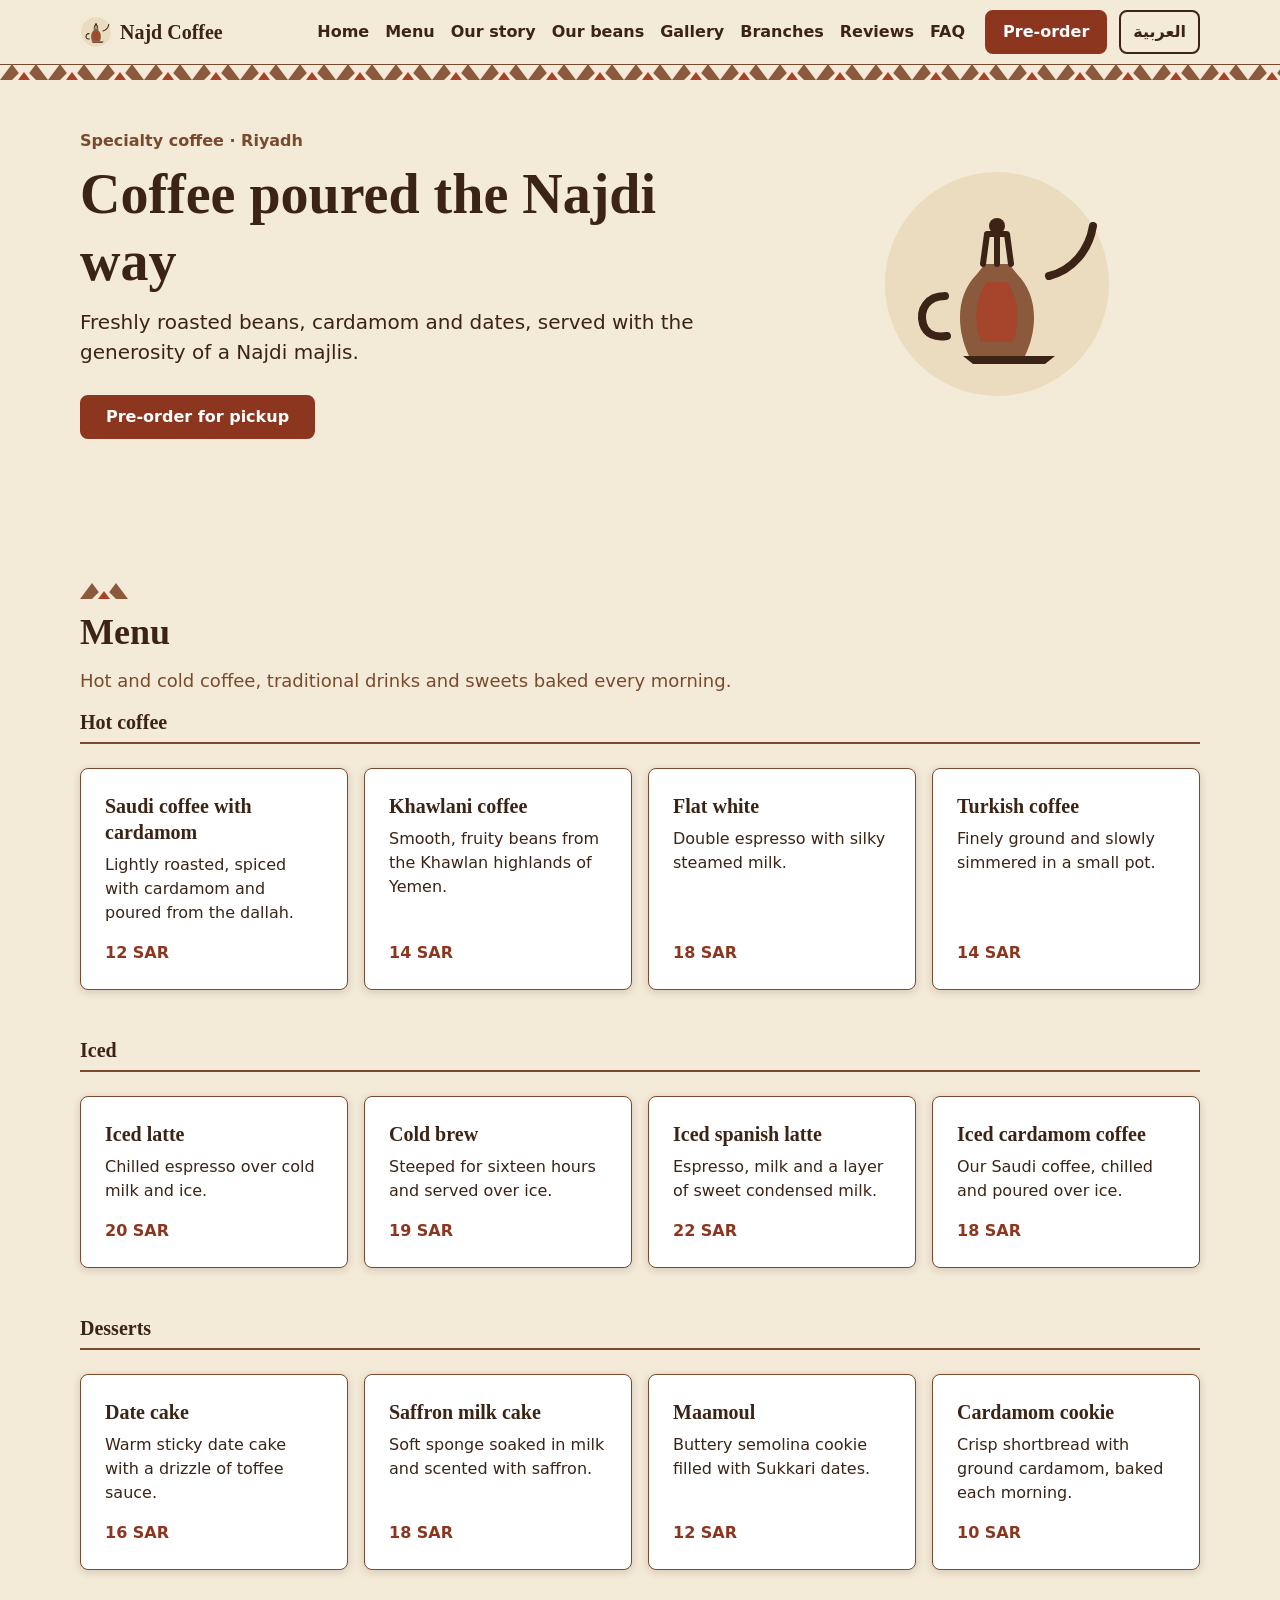
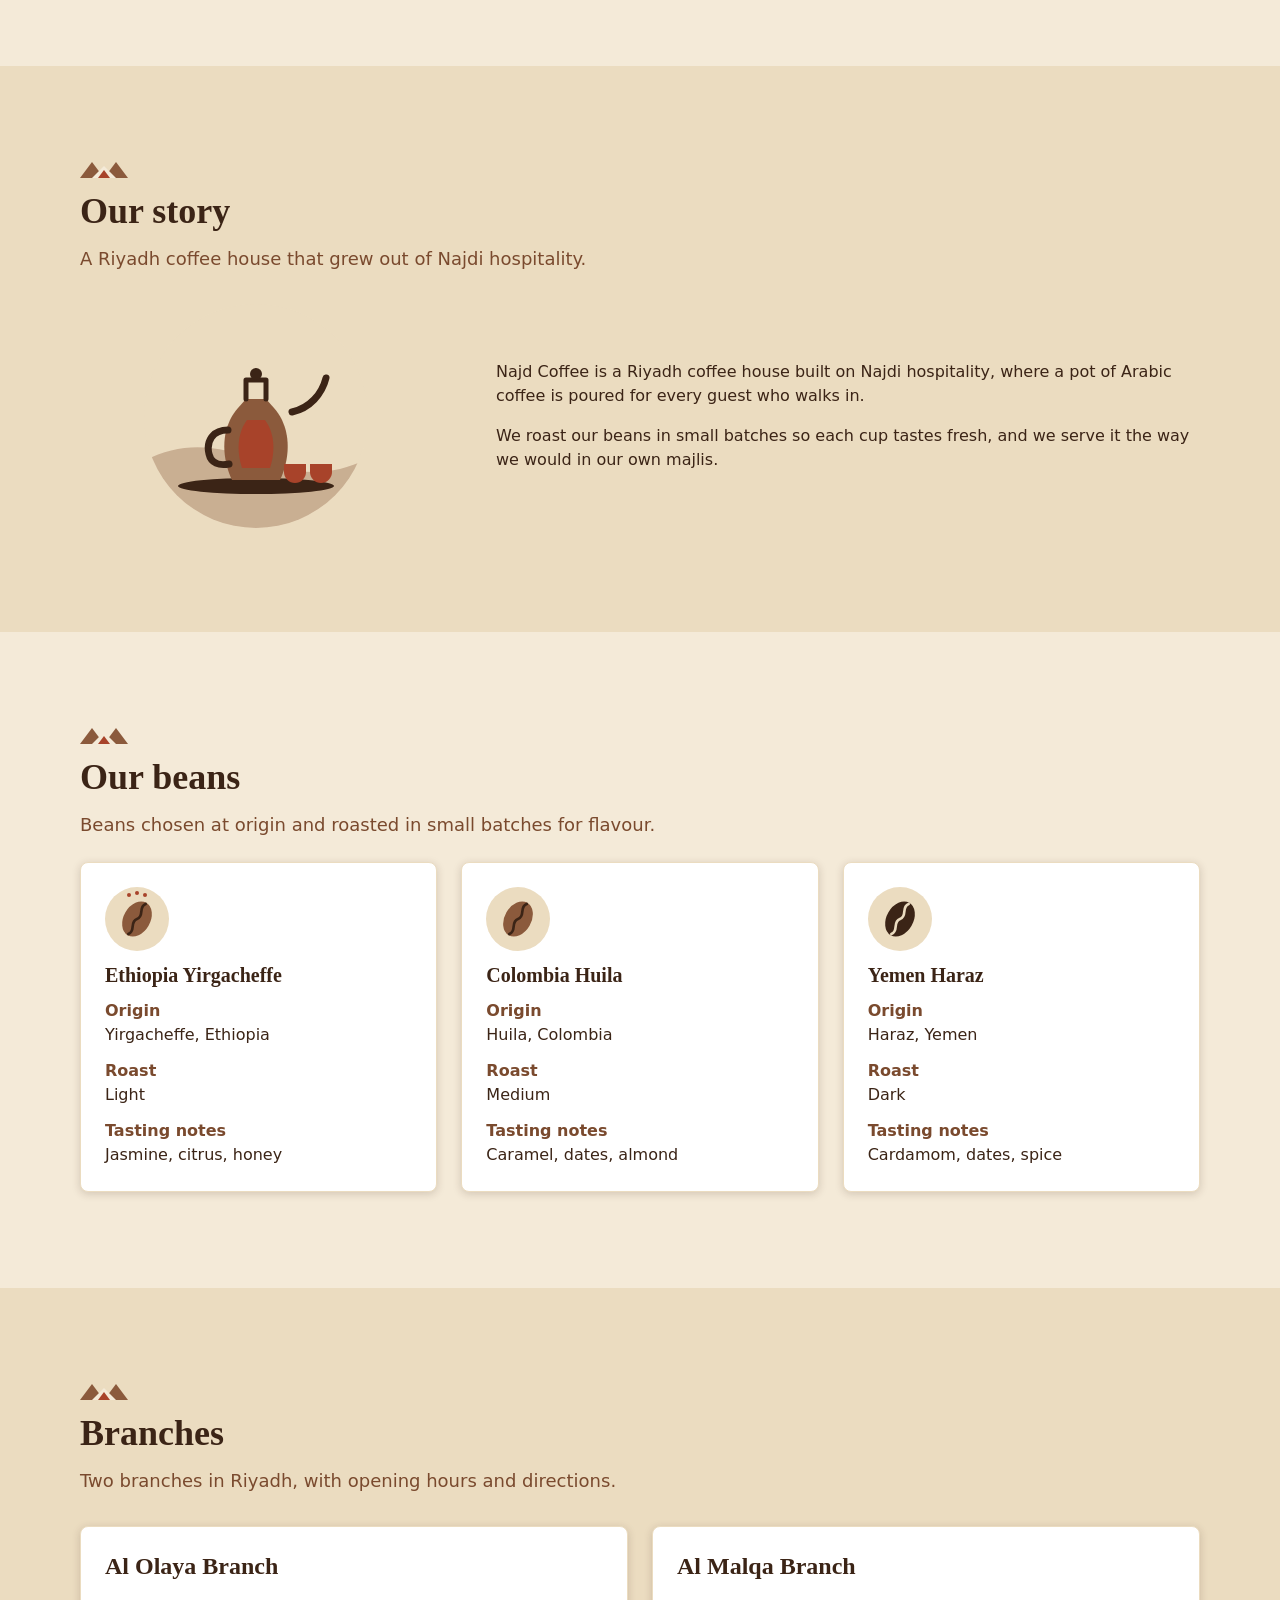
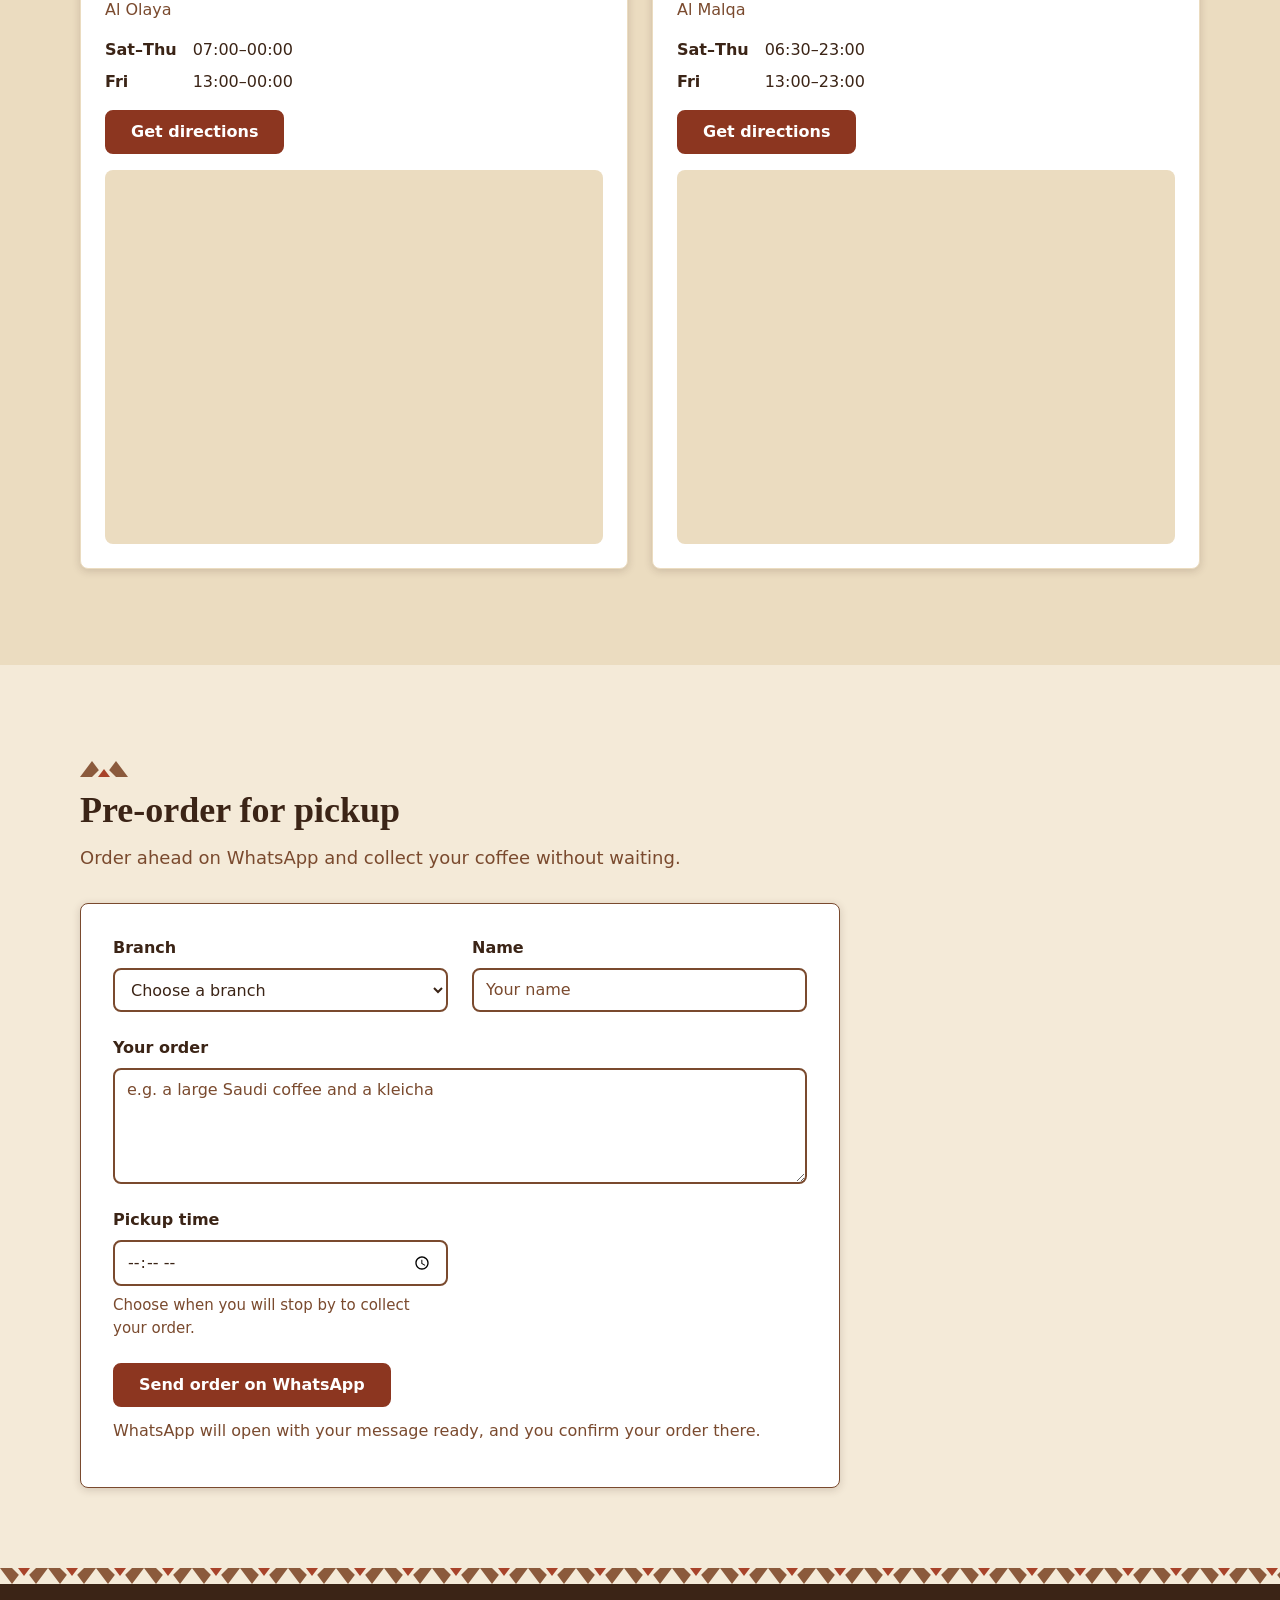
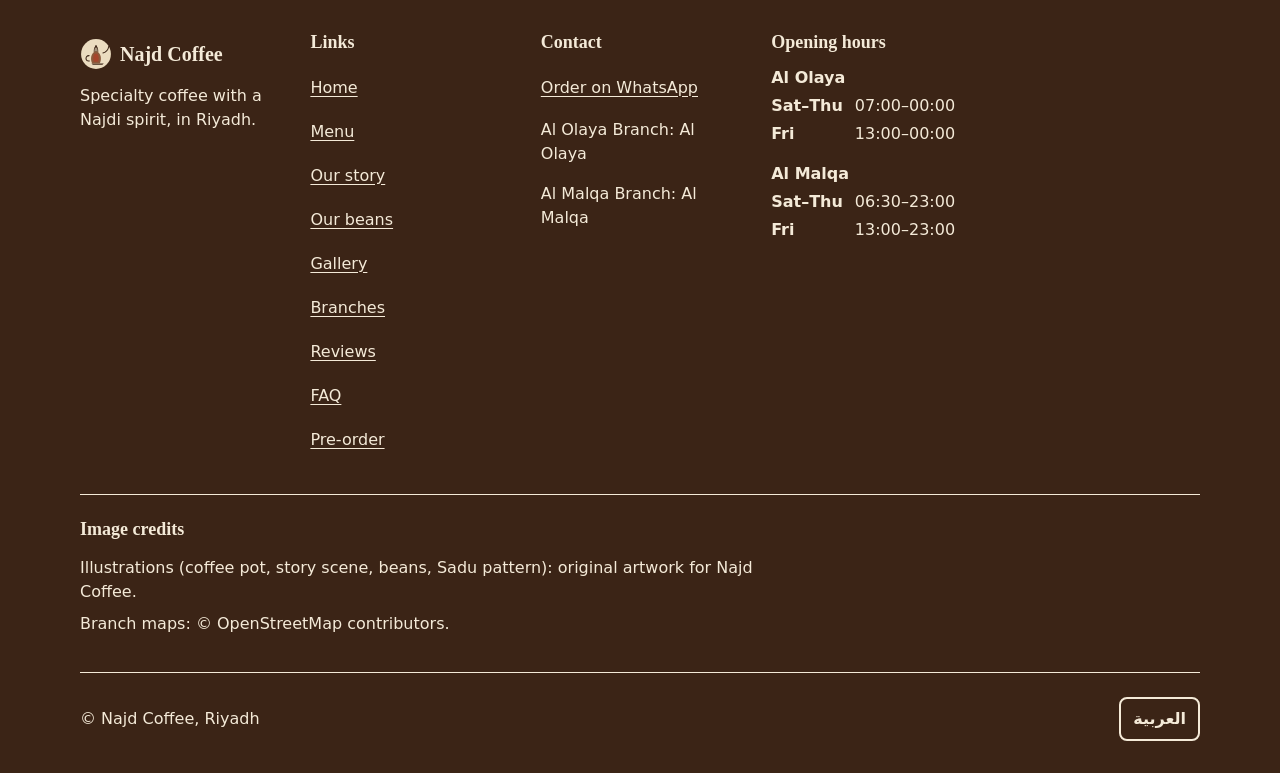
==== commit 7d051e0b: "RUN-114: bring main in Made by a ReleaseHub agent run." ====
--- a/index.html
+++ b/index.html
@@ -7,6 +7,7 @@
   <meta name="description" content="Najd Coffee is a specialty coffee shop in Riyadh with a Najdi heritage spirit: our menu, our story, our beans, our branches and pickup pre-orders.">
   <link rel="alternate" hreflang="ar" href="ar/index.html">
   <link rel="alternate" hreflang="en" href="index.html">
+  <meta name="theme-color" content="#F4EAD8">
   <link rel="icon" href="assets/img/dallah.svg" type="image/svg+xml">
   <link rel="stylesheet" href="assets/css/style.css">
 </head>
--- a/assets/css/style.css
+++ b/assets/css/style.css
@@ -77,7 +77,8 @@
 a { color: var(--henna-dark); text-underline-offset: 3px; }
 a:hover { color: var(--ink); }
 
-:focus-visible { outline: var(--ring) solid var(--ink); outline-offset: 3px; box-shadow: 0 0 0 6px var(--sand); border-radius: 2px; }
+/* NJD-7: no border-radius here, so focus keeps each control's own corners */
+:focus-visible { outline: var(--ring) solid var(--ink); outline-offset: 3px; box-shadow: 0 0 0 6px var(--sand); }
 
 .container { inline-size: min(100% - 2 * var(--space-4), var(--container)); margin-inline: auto; }
 .skip-link {
@@ -309,3 +310,12 @@
 .footer-credits { grid-column: 1 / -1; padding-block-start: var(--space-5); border-block-start: 1px solid var(--sand); }
 .credits-list li { padding-block: var(--space-1); max-inline-size: var(--measure); }
 .footer-bottom { padding-block-start: var(--space-5); border-block-start: 1px solid var(--sand); }
+
+/* ===== section: review — NJD-7 المراجعة النهائية: الجوال وإمكانية الوصول وSEO ===== */
+/* Header wraps to two rows below 360px (about 113px tall): keep anchored headings clear of it. */
+@media (max-width: 359px) { html { scroll-padding-block-start: 128px; } }
+/* The last section already has its own bottom padding: no extra gap before the footer. */
+.site-footer { margin-block-start: 0; }
+/* Tighter hero on phones; on desktop the hero and the menu no longer stack 96px + 96px. */
+.hero { padding-block: var(--space-7) var(--space-6); }
+@media (min-width: 768px) { .hero { padding-block: var(--space-8) var(--space-7); } }
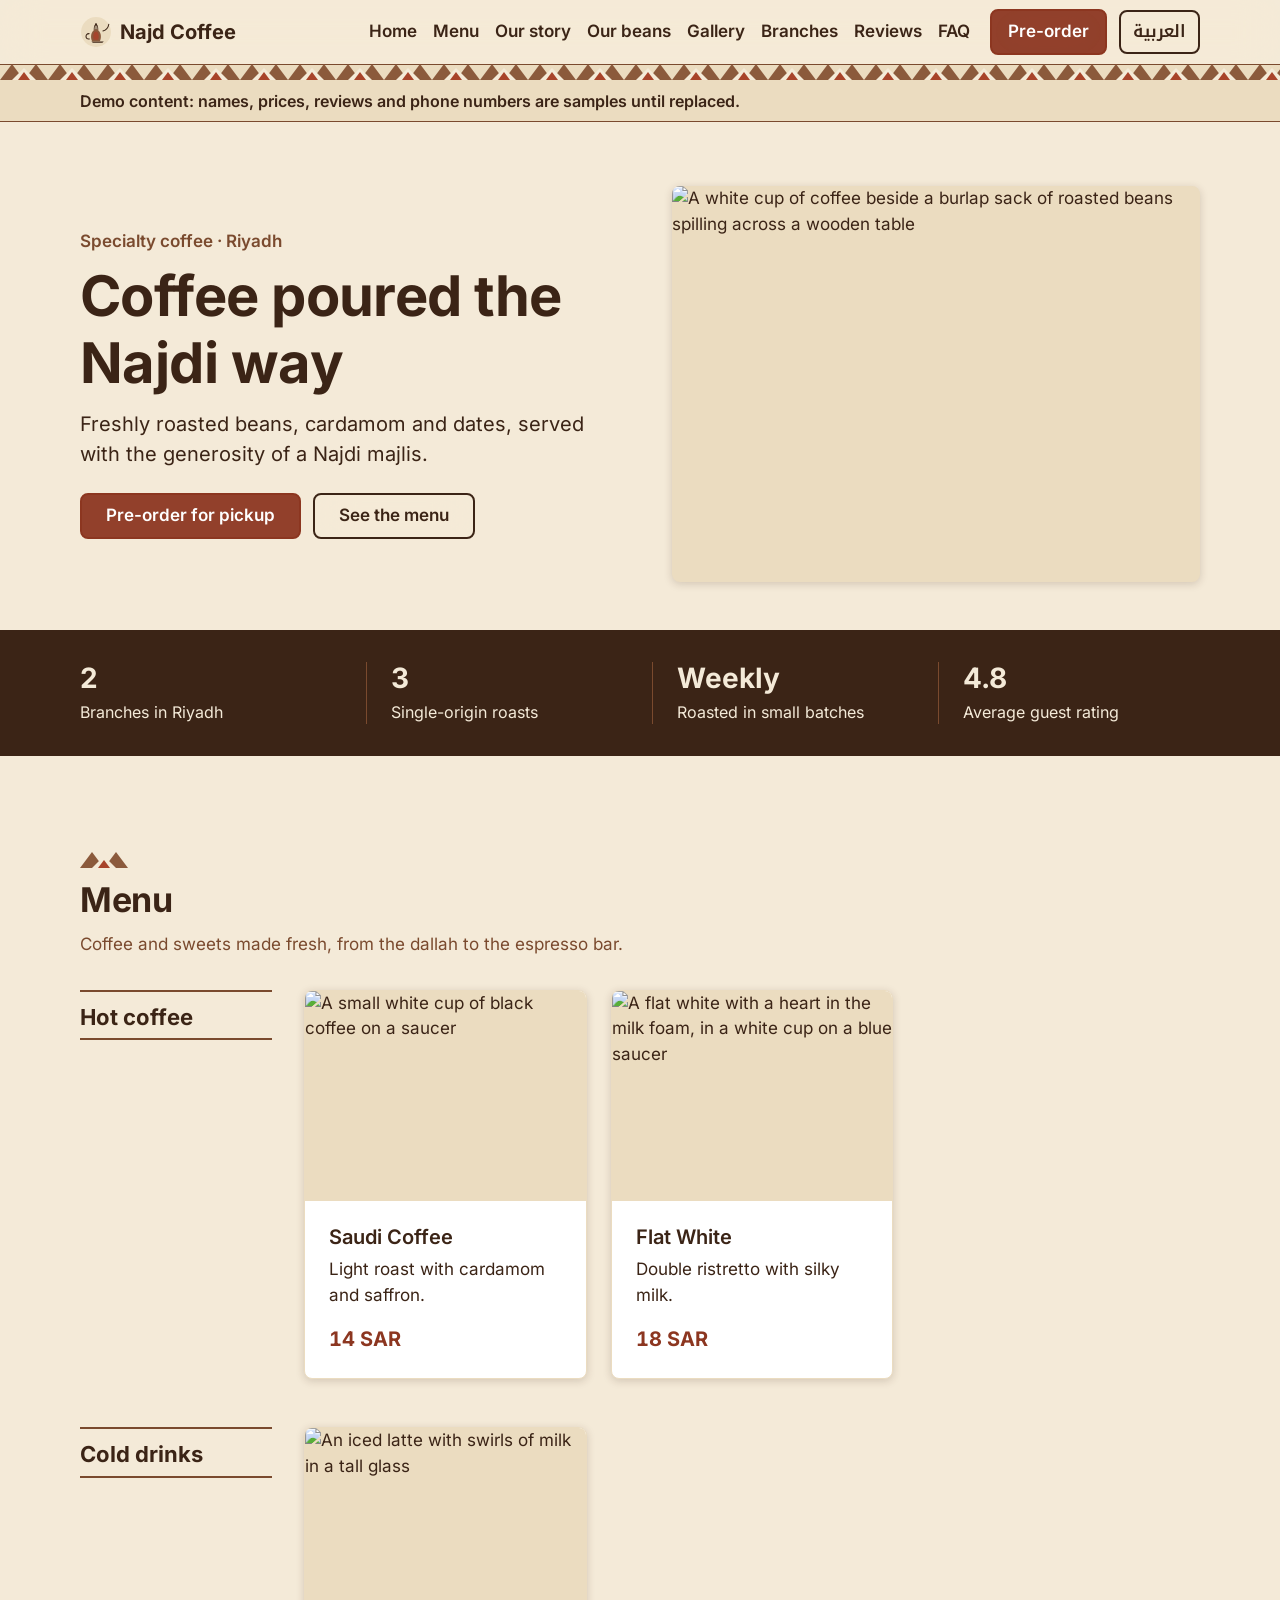
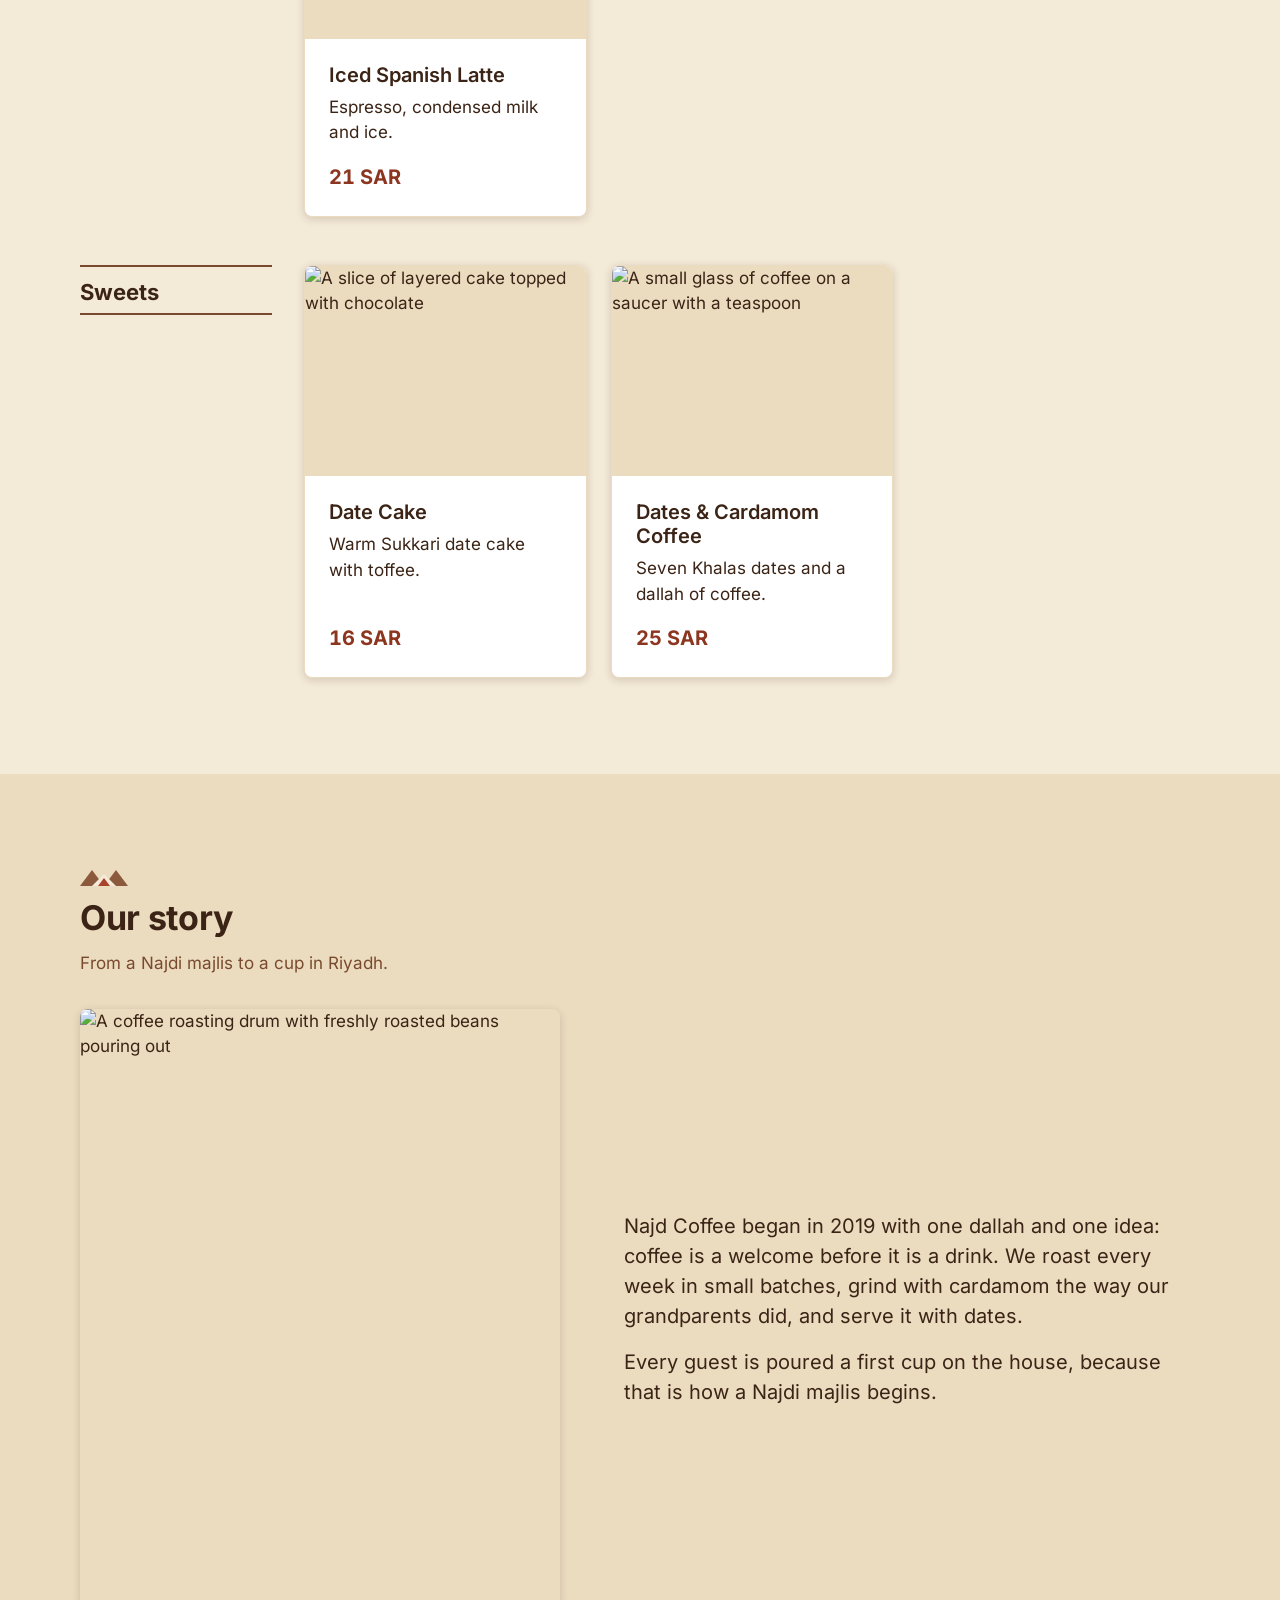
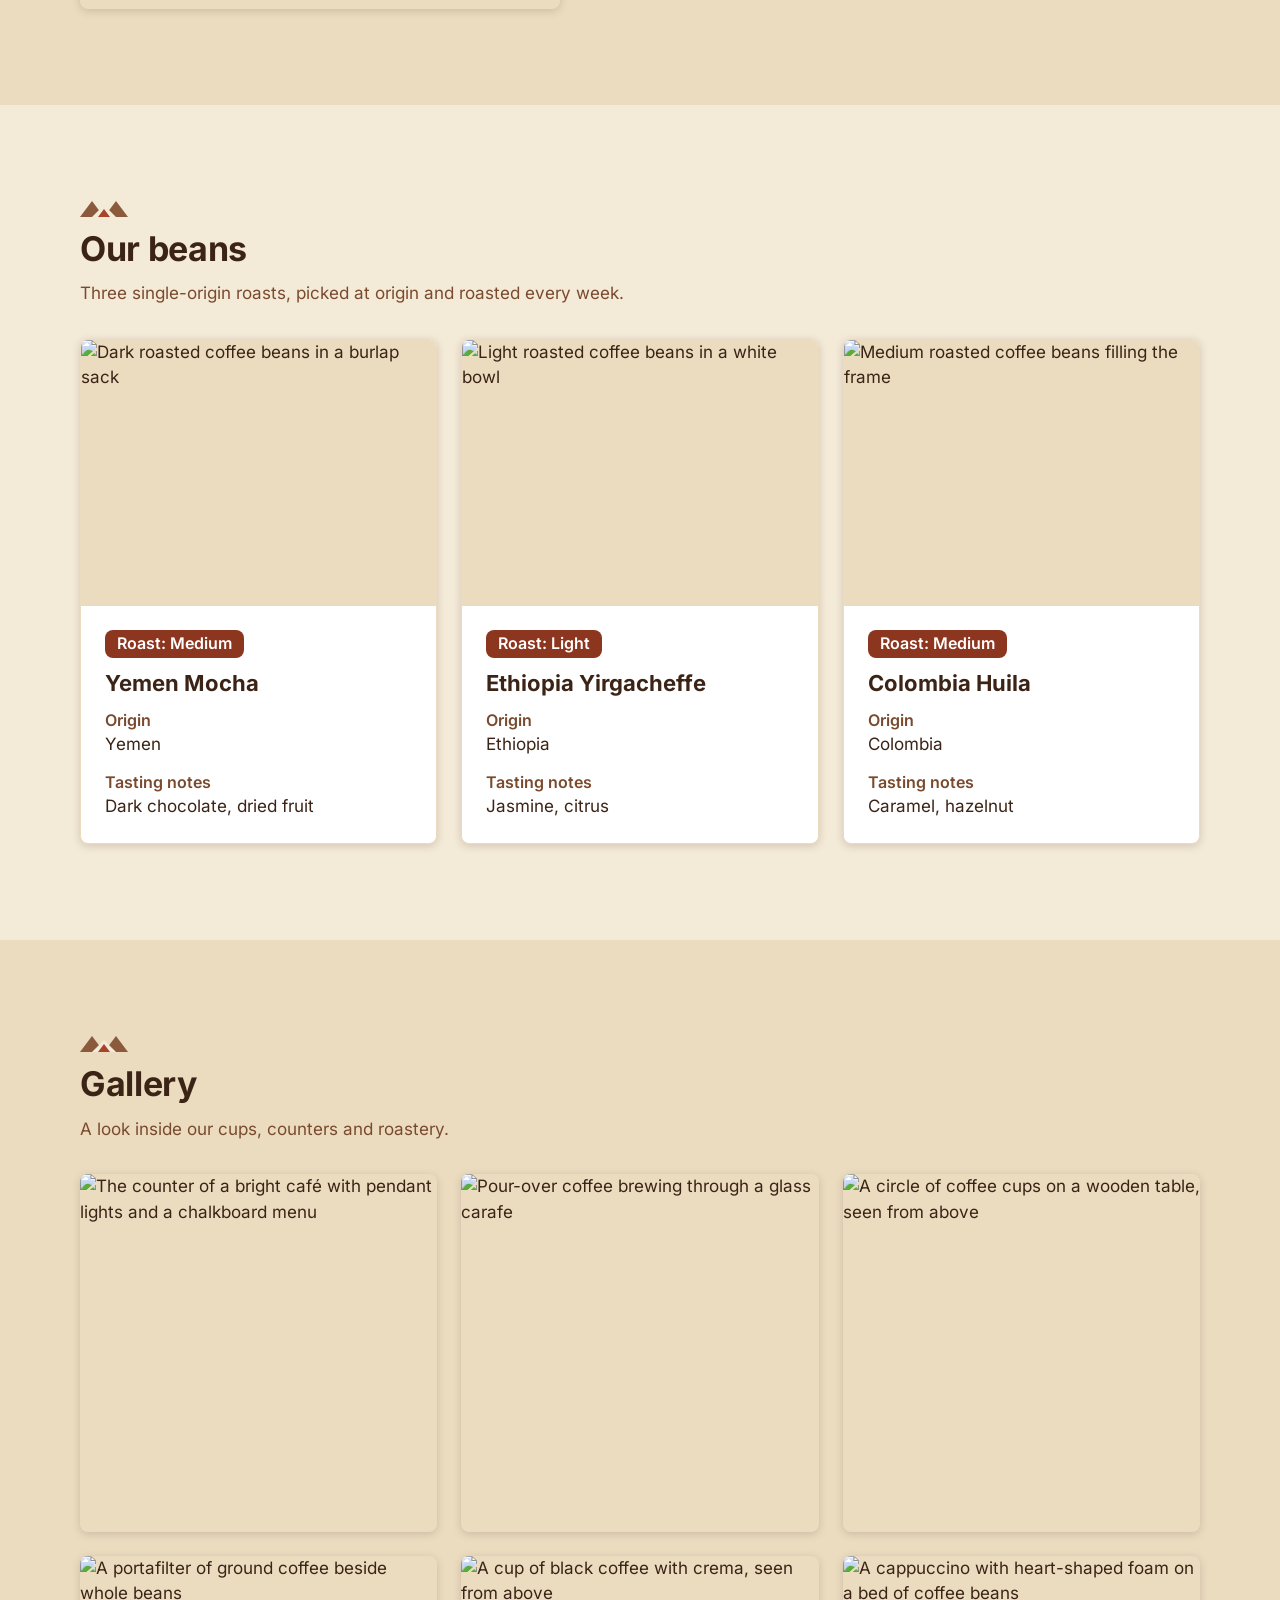
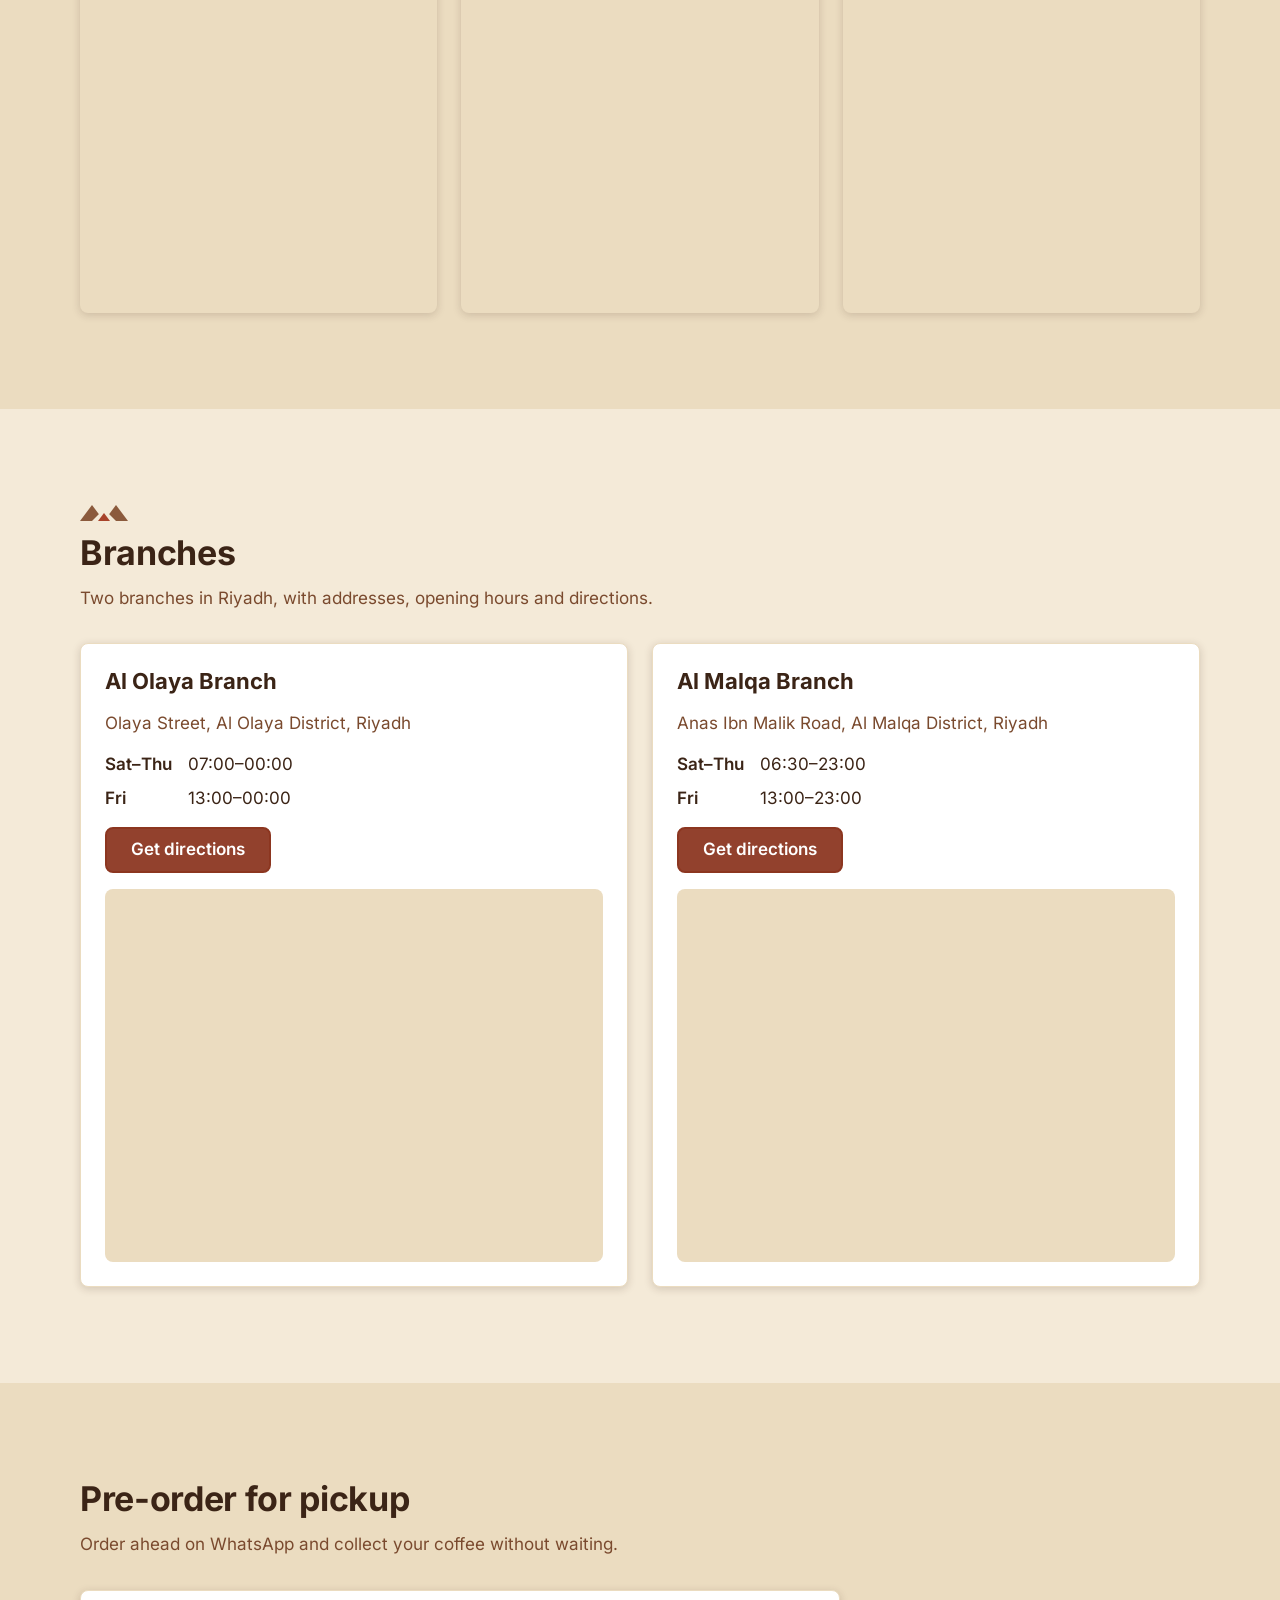
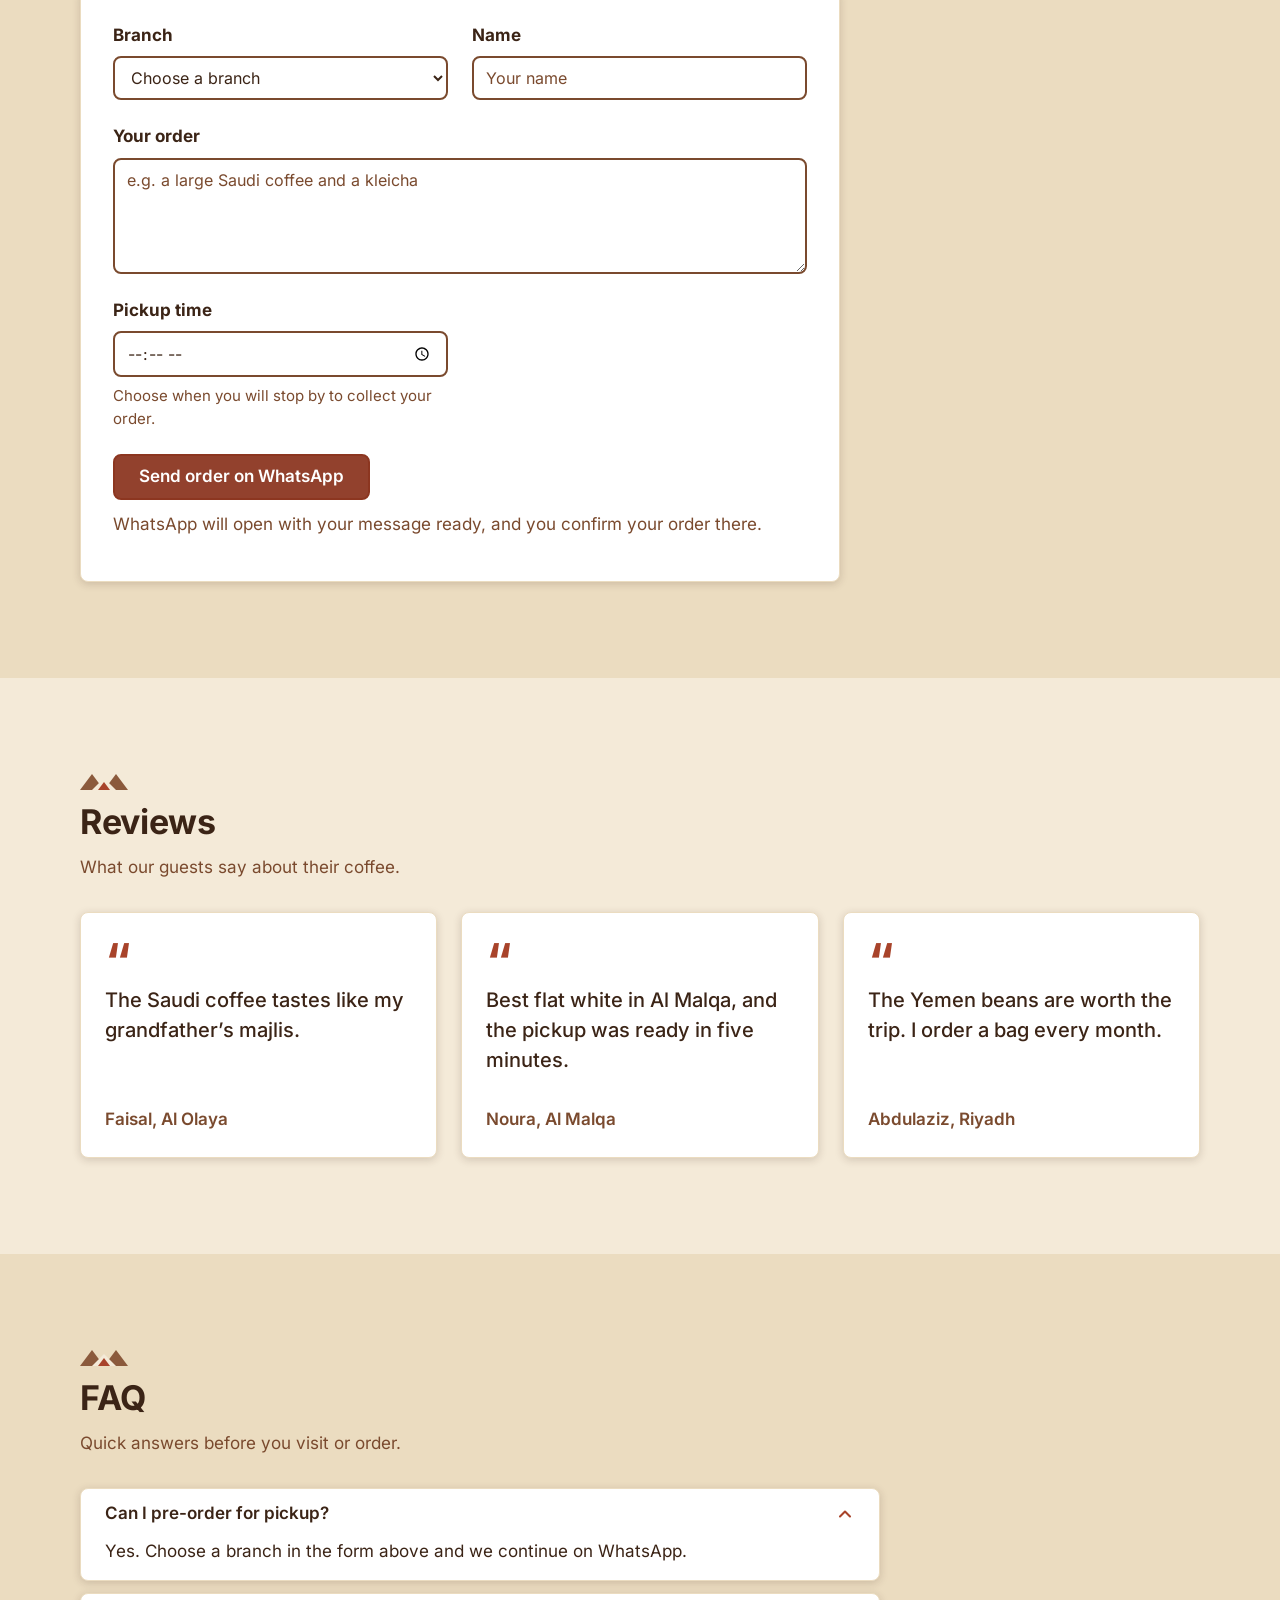
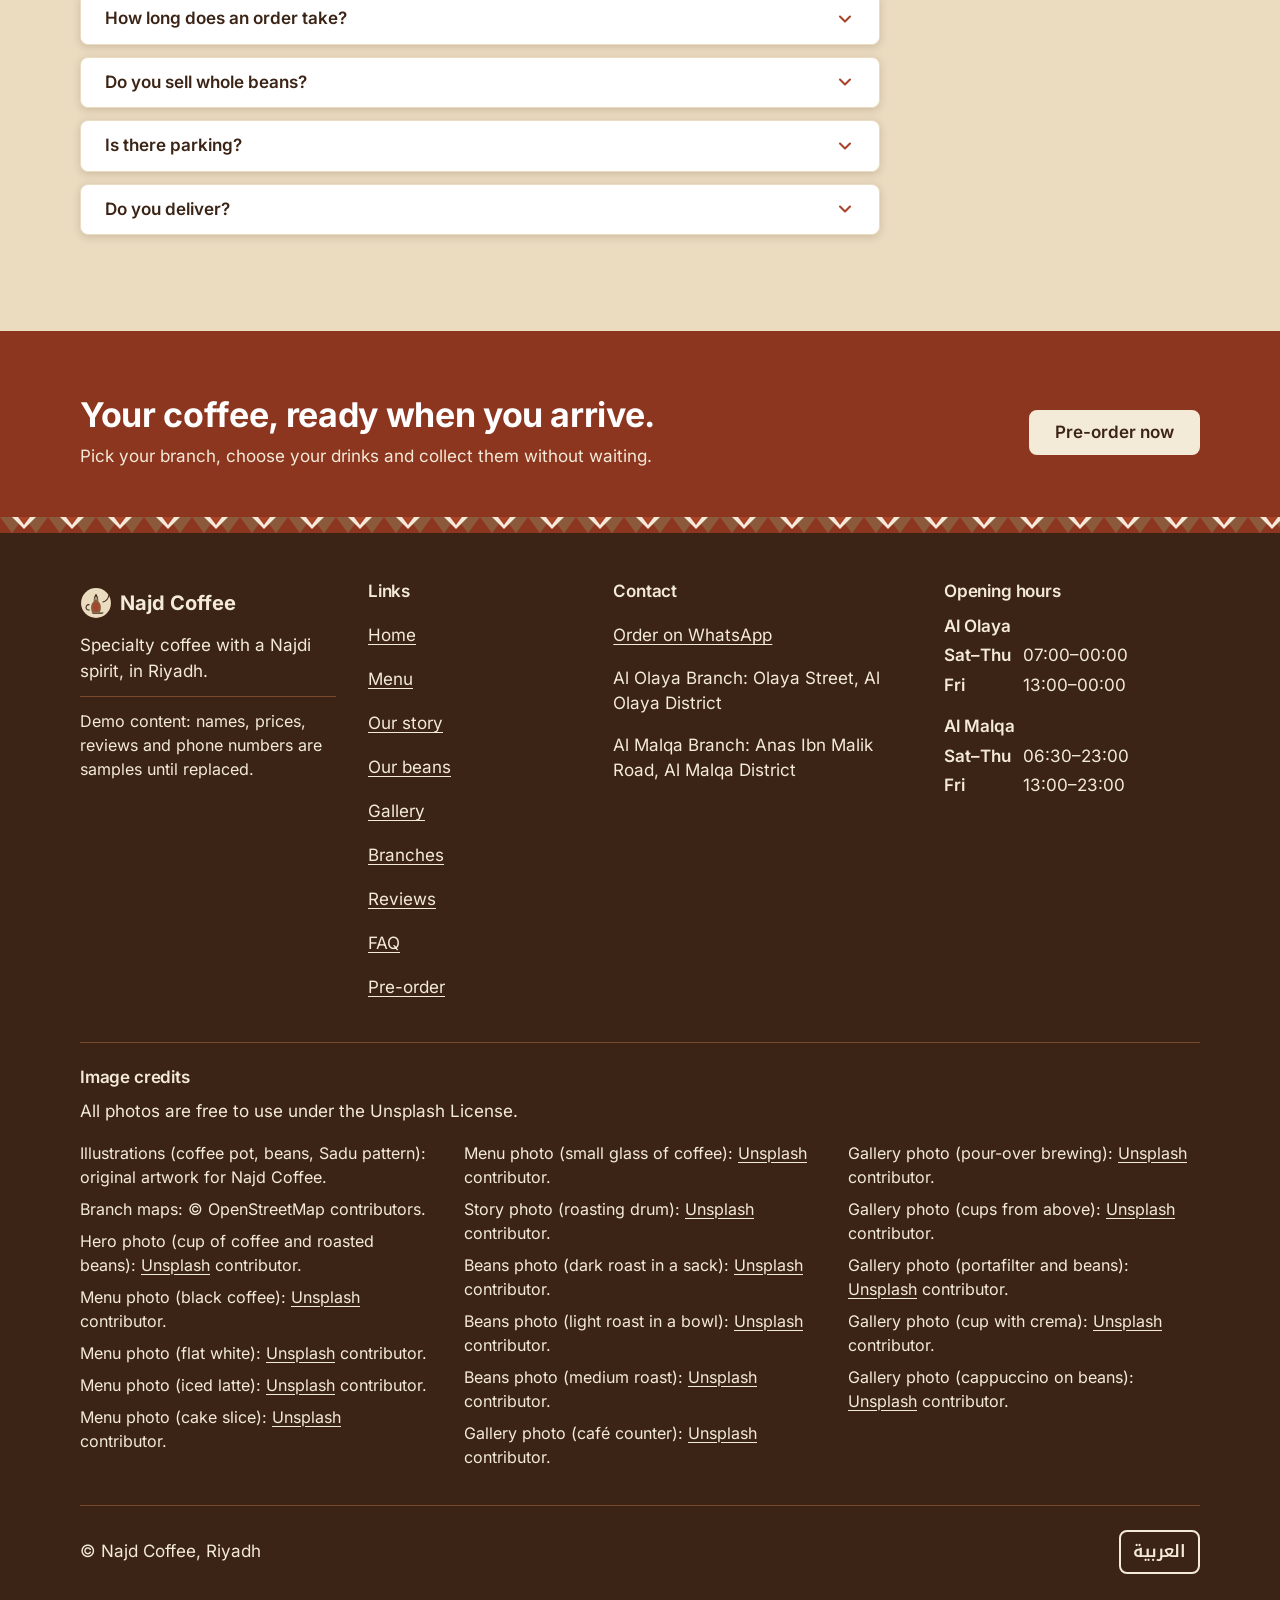
==== commit a65ce27f: "RUN-140: Complete professional redesign of both pages: Najdi heritage on Apple HIG Made by a Release" ====
--- a/index.html
+++ b/index.html
@@ -9,6 +9,9 @@
   <link rel="alternate" hreflang="en" href="index.html">
   <meta name="theme-color" content="#F4EAD8">
   <link rel="icon" href="assets/img/dallah.svg" type="image/svg+xml">
+  <link rel="preload" href="assets/fonts/inter-latin.woff2" as="font" type="font/woff2" crossorigin>
+  <link rel="preconnect" href="https://images.unsplash.com" crossorigin>
+  <script>document.documentElement.classList.add('js')</script>
   <link rel="stylesheet" href="assets/css/style.css">
 </head>
 <body>
@@ -36,95 +39,89 @@
   </header>
 
   <main id="main">
-    <div class="hero">
+    <div class="demo-note"><div class="container"><p>Demo content: names, prices, reviews and phone numbers are samples until replaced.</p></div></div>
+    <div class="hero" id="hero">
       <div class="container hero-inner">
-        <div>
+        <div class="hero-copy">
           <p class="eyebrow">Specialty coffee · Riyadh</p>
           <h1>Coffee poured the Najdi way</h1>
           <p class="lead">Freshly roasted beans, cardamom and dates, served with the generosity of a Najdi majlis.</p>
-          <a class="btn" href="#order">Pre-order for pickup</a>
-        </div>
-        <img class="hero-art" src="assets/img/dallah.svg" alt="Illustration of a Najdi coffee pot" width="240" height="240">
+          <div class="hero-actions">
+            <a class="btn" href="#order">Pre-order for pickup</a>
+            <a class="btn btn-secondary" href="#menu">See the menu</a>
+          </div>
+        </div>
+        <img class="hero-photo" src="https://images.unsplash.com/photo-1459755486867-b55449bb39ff?auto=format&amp;fit=crop&amp;w=1200&amp;h=900&amp;q=70" srcset="https://images.unsplash.com/photo-1459755486867-b55449bb39ff?auto=format&amp;fit=crop&amp;w=640&amp;h=480&amp;q=70 640w, https://images.unsplash.com/photo-1459755486867-b55449bb39ff?auto=format&amp;fit=crop&amp;w=1200&amp;h=900&amp;q=70 1200w" sizes="(min-width: 1024px) 560px, 100vw" alt="A white cup of coffee beside a burlap sack of roasted beans spilling across a wooden table" width="1200" height="900" fetchpriority="high">
+      </div>
+      <div class="stats">
+        <ul class="container stats-list">
+          <li><strong>2</strong><span>Branches in Riyadh</span></li>
+          <li><strong>3</strong><span>Single-origin roasts</span></li>
+          <li><strong>Weekly</strong><span>Roasted in small batches</span></li>
+          <li><strong>4.8</strong><span>Average guest rating</span></li>
+        </ul>
       </div>
     </div>
 
     <!-- section:menu -->
     <section class="section" id="menu" aria-labelledby="menu-title">
       <div class="container">
-        <h2 id="menu-title">Menu</h2>
-        <p class="section-lead">Hot and cold coffee, traditional drinks and sweets baked every morning.</p>
+        <div class="section-head">
+          <h2 id="menu-title">Menu</h2>
+          <p class="section-lead">Coffee and sweets made fresh, from the dallah to the espresso bar.</p>
+        </div>
         <div class="menu-category" role="group" aria-labelledby="menu-hot">
           <h3 id="menu-hot">Hot coffee</h3>
           <ul class="menu-grid">
-            <li class="menu-card">
-              <h4 class="menu-name">Saudi coffee with cardamom</h4>
-              <p class="menu-desc">Lightly roasted, spiced with cardamom and poured from the dallah.</p>
-              <p class="menu-price"><bdi>12</bdi> SAR</p>
+            <li class="card menu-card">
+              <div class="card-media"><img src="https://images.unsplash.com/photo-1504630083234-14187a9df0f5?auto=format&amp;fit=crop&amp;w=640&amp;h=480&amp;q=70" alt="A small white cup of black coffee on a saucer" width="640" height="480" loading="lazy" decoding="async"></div>
+              <div class="card-body">
+                <h4 class="menu-name">Saudi Coffee</h4>
+                <p class="menu-desc">Light roast with cardamom and saffron.</p>
+                <p class="menu-price">14 SAR</p>
+              </div>
             </li>
-            <li class="menu-card">
-              <h4 class="menu-name">Khawlani coffee</h4>
-              <p class="menu-desc">Smooth, fruity beans from the Khawlan highlands of Yemen.</p>
-              <p class="menu-price"><bdi>14</bdi> SAR</p>
-            </li>
-            <li class="menu-card">
-              <h4 class="menu-name">Flat white</h4>
-              <p class="menu-desc">Double espresso with silky steamed milk.</p>
-              <p class="menu-price"><bdi>18</bdi> SAR</p>
-            </li>
-            <li class="menu-card">
-              <h4 class="menu-name">Turkish coffee</h4>
-              <p class="menu-desc">Finely ground and slowly simmered in a small pot.</p>
-              <p class="menu-price"><bdi>14</bdi> SAR</p>
+            <li class="card menu-card">
+              <div class="card-media"><img src="https://images.unsplash.com/photo-1485808191679-5f86510681a2?auto=format&amp;fit=crop&amp;w=640&amp;h=480&amp;q=70" alt="A flat white with a heart in the milk foam, in a white cup on a blue saucer" width="640" height="480" loading="lazy" decoding="async"></div>
+              <div class="card-body">
+                <h4 class="menu-name">Flat White</h4>
+                <p class="menu-desc">Double ristretto with silky milk.</p>
+                <p class="menu-price">18 SAR</p>
+              </div>
             </li>
           </ul>
         </div>
-        <div class="menu-category" role="group" aria-labelledby="menu-iced">
-          <h3 id="menu-iced">Iced</h3>
+        <div class="menu-category" role="group" aria-labelledby="menu-cold">
+          <h3 id="menu-cold">Cold drinks</h3>
           <ul class="menu-grid">
-            <li class="menu-card">
-              <h4 class="menu-name">Iced latte</h4>
-              <p class="menu-desc">Chilled espresso over cold milk and ice.</p>
-              <p class="menu-price"><bdi>20</bdi> SAR</p>
-            </li>
-            <li class="menu-card">
-              <h4 class="menu-name">Cold brew</h4>
-              <p class="menu-desc">Steeped for sixteen hours and served over ice.</p>
-              <p class="menu-price"><bdi>19</bdi> SAR</p>
-            </li>
-            <li class="menu-card">
-              <h4 class="menu-name">Iced spanish latte</h4>
-              <p class="menu-desc">Espresso, milk and a layer of sweet condensed milk.</p>
-              <p class="menu-price"><bdi>22</bdi> SAR</p>
-            </li>
-            <li class="menu-card">
-              <h4 class="menu-name">Iced cardamom coffee</h4>
-              <p class="menu-desc">Our Saudi coffee, chilled and poured over ice.</p>
-              <p class="menu-price"><bdi>18</bdi> SAR</p>
+            <li class="card menu-card">
+              <div class="card-media"><img src="https://images.unsplash.com/photo-1517701604599-bb29b565090c?auto=format&amp;fit=crop&amp;w=640&amp;h=480&amp;q=70" alt="An iced latte with swirls of milk in a tall glass" width="640" height="480" loading="lazy" decoding="async"></div>
+              <div class="card-body">
+                <h4 class="menu-name">Iced Spanish Latte</h4>
+                <p class="menu-desc">Espresso, condensed milk and ice.</p>
+                <p class="menu-price">21 SAR</p>
+              </div>
             </li>
           </ul>
         </div>
         <div class="menu-category" role="group" aria-labelledby="menu-sweets">
-          <h3 id="menu-sweets">Desserts</h3>
+          <h3 id="menu-sweets">Sweets</h3>
           <ul class="menu-grid">
-            <li class="menu-card">
-              <h4 class="menu-name">Date cake</h4>
-              <p class="menu-desc">Warm sticky date cake with a drizzle of toffee sauce.</p>
-              <p class="menu-price"><bdi>16</bdi> SAR</p>
+            <li class="card menu-card">
+              <div class="card-media"><img src="https://images.unsplash.com/photo-1571115177098-24ec42ed204d?auto=format&amp;fit=crop&amp;w=640&amp;h=480&amp;q=70" alt="A slice of layered cake topped with chocolate" width="640" height="480" loading="lazy" decoding="async"></div>
+              <div class="card-body">
+                <h4 class="menu-name">Date Cake</h4>
+                <p class="menu-desc">Warm Sukkari date cake with toffee.</p>
+                <p class="menu-price">16 SAR</p>
+              </div>
             </li>
-            <li class="menu-card">
-              <h4 class="menu-name">Saffron milk cake</h4>
-              <p class="menu-desc">Soft sponge soaked in milk and scented with saffron.</p>
-              <p class="menu-price"><bdi>18</bdi> SAR</p>
-            </li>
-            <li class="menu-card">
-              <h4 class="menu-name">Maamoul</h4>
-              <p class="menu-desc">Buttery semolina cookie filled with Sukkari dates.</p>
-              <p class="menu-price"><bdi>12</bdi> SAR</p>
-            </li>
-            <li class="menu-card">
-              <h4 class="menu-name">Cardamom cookie</h4>
-              <p class="menu-desc">Crisp shortbread with ground cardamom, baked each morning.</p>
-              <p class="menu-price"><bdi>10</bdi> SAR</p>
+            <li class="card menu-card">
+              <div class="card-media"><img src="https://images.unsplash.com/photo-1610889556528-9a770e32642f?auto=format&amp;fit=crop&amp;w=640&amp;h=480&amp;q=70" alt="A small glass of coffee on a saucer with a teaspoon" width="640" height="480" loading="lazy" decoding="async"></div>
+              <div class="card-body">
+                <h4 class="menu-name">Dates &amp; Cardamom Coffee</h4>
+                <p class="menu-desc">Seven Khalas dates and a dallah of coffee.</p>
+                <p class="menu-price">25 SAR</p>
+              </div>
             </li>
           </ul>
         </div>
@@ -135,13 +132,15 @@
     <!-- section:story -->
     <section class="section" id="story" aria-labelledby="story-title">
       <div class="container">
-        <h2 id="story-title">Our story</h2>
-        <p class="section-lead">A Riyadh coffee house that grew out of Najdi hospitality.</p>
+        <div class="section-head">
+          <h2 id="story-title">Our story</h2>
+          <p class="section-lead">From a Najdi majlis to a cup in Riyadh.</p>
+        </div>
         <div class="story-split">
-          <img class="story-art" src="assets/img/story-dallah.svg" alt="A coffee pot and two small cups on a tray, drawn in Najdi style" width="240" height="240">
+          <div class="story-media"><img src="https://images.unsplash.com/photo-1511537190424-bbbab87ac5eb?auto=format&amp;fit=crop&amp;w=800&amp;h=1000&amp;q=70" alt="A coffee roasting drum with freshly roasted beans pouring out" width="800" height="1000" loading="lazy" decoding="async"></div>
           <div class="story-text">
-            <p>Najd Coffee is a Riyadh coffee house built on Najdi hospitality, where a pot of Arabic coffee is poured for every guest who walks in.</p>
-            <p>We roast our beans in small batches so each cup tastes fresh, and we serve it the way we would in our own majlis.</p>
+            <p>Najd Coffee began in 2019 with one dallah and one idea: coffee is a welcome before it is a drink. We roast every week in small batches, grind with cardamom the way our grandparents did, and serve it with dates.</p>
+            <p>Every guest is poured a first cup on the house, because that is how a Najdi majlis begins.</p>
           </div>
         </div>
       </div>
@@ -151,49 +150,78 @@
     <!-- section:beans -->
     <section class="section" id="beans" aria-labelledby="beans-title">
       <div class="container">
-        <h2 id="beans-title">Our beans</h2>
-        <p class="section-lead">Beans chosen at origin and roasted in small batches for flavour.</p>
+        <div class="section-head">
+          <h2 id="beans-title">Our beans</h2>
+          <p class="section-lead">Three single-origin roasts, picked at origin and roasted every week.</p>
+        </div>
         <ul class="bean-grid">
-          <li class="bean-card">
-            <img class="bean-icon" src="assets/img/bean-ethiopia.svg" alt="Coffee bean for the light Ethiopian roast" width="96" height="96">
-            <h3>Ethiopia Yirgacheffe</h3>
-            <dl>
-              <dt>Origin</dt><dd>Yirgacheffe, Ethiopia</dd>
-              <dt>Roast</dt><dd>Light</dd>
-              <dt>Tasting notes</dt><dd>Jasmine, citrus, honey</dd>
-            </dl>
+          <li class="card bean-card">
+            <div class="card-media"><img src="https://images.unsplash.com/photo-1524350876685-274059332603?auto=format&amp;fit=crop&amp;w=640&amp;h=480&amp;q=70" alt="Dark roasted coffee beans in a burlap sack" width="640" height="480" loading="lazy" decoding="async"></div>
+            <div class="card-body">
+              <p class="bean-roast"><span class="badge">Roast: Medium</span></p>
+              <h3>Yemen Mocha</h3>
+              <dl>
+                <dt>Origin</dt><dd>Yemen</dd>
+                <dt>Tasting notes</dt><dd>Dark chocolate, dried fruit</dd>
+              </dl>
+            </div>
           </li>
-          <li class="bean-card">
-            <img class="bean-icon" src="assets/img/bean-colombia.svg" alt="Coffee bean for the medium Colombian roast" width="96" height="96">
-            <h3>Colombia Huila</h3>
-            <dl>
-              <dt>Origin</dt><dd>Huila, Colombia</dd>
-              <dt>Roast</dt><dd>Medium</dd>
-              <dt>Tasting notes</dt><dd>Caramel, dates, almond</dd>
-            </dl>
+          <li class="card bean-card">
+            <div class="card-media"><img src="https://images.unsplash.com/photo-1587734195503-904fca47e0e9?auto=format&amp;fit=crop&amp;w=640&amp;h=480&amp;q=70" alt="Light roasted coffee beans in a white bowl" width="640" height="480" loading="lazy" decoding="async"></div>
+            <div class="card-body">
+              <p class="bean-roast"><span class="badge">Roast: Light</span></p>
+              <h3>Ethiopia Yirgacheffe</h3>
+              <dl>
+                <dt>Origin</dt><dd>Ethiopia</dd>
+                <dt>Tasting notes</dt><dd>Jasmine, citrus</dd>
+              </dl>
+            </div>
           </li>
-          <li class="bean-card">
-            <img class="bean-icon" src="assets/img/bean-yemen.svg" alt="Coffee bean for the dark Yemeni roast" width="96" height="96">
-            <h3>Yemen Haraz</h3>
-            <dl>
-              <dt>Origin</dt><dd>Haraz, Yemen</dd>
-              <dt>Roast</dt><dd>Dark</dd>
-              <dt>Tasting notes</dt><dd>Cardamom, dates, spice</dd>
-            </dl>
+          <li class="card bean-card">
+            <div class="card-media"><img src="https://images.unsplash.com/photo-1447933601403-0c6688de566e?auto=format&amp;fit=crop&amp;w=640&amp;h=480&amp;q=70" alt="Medium roasted coffee beans filling the frame" width="640" height="480" loading="lazy" decoding="async"></div>
+            <div class="card-body">
+              <p class="bean-roast"><span class="badge">Roast: Medium</span></p>
+              <h3>Colombia Huila</h3>
+              <dl>
+                <dt>Origin</dt><dd>Colombia</dd>
+                <dt>Tasting notes</dt><dd>Caramel, hazelnut</dd>
+              </dl>
+            </div>
           </li>
         </ul>
       </div>
     </section>
     <!-- /section:beans -->
+
+    <!-- section:gallery -->
+    <section class="section" id="gallery" aria-labelledby="gallery-title">
+      <div class="container">
+        <div class="section-head">
+          <h2 id="gallery-title">Gallery</h2>
+          <p class="section-lead">A look inside our cups, counters and roastery.</p>
+        </div>
+        <ul class="gallery-grid">
+          <li><img src="https://images.unsplash.com/photo-1453614512568-c4024d13c247?auto=format&amp;fit=crop&amp;w=640&amp;h=640&amp;q=70" alt="The counter of a bright café with pendant lights and a chalkboard menu" width="640" height="640" loading="lazy" decoding="async"></li>
+          <li><img src="https://images.unsplash.com/photo-1442512595331-e89e73853f31?auto=format&amp;fit=crop&amp;w=640&amp;h=640&amp;q=70" alt="Pour-over coffee brewing through a glass carafe" width="640" height="640" loading="lazy" decoding="async"></li>
+          <li><img src="https://images.unsplash.com/photo-1498804103079-a6351b050096?auto=format&amp;fit=crop&amp;w=640&amp;h=640&amp;q=70" alt="A circle of coffee cups on a wooden table, seen from above" width="640" height="640" loading="lazy" decoding="async"></li>
+          <li><img src="https://images.unsplash.com/photo-1511920170033-f8396924c348?auto=format&amp;fit=crop&amp;w=640&amp;h=640&amp;q=70" alt="A portafilter of ground coffee beside whole beans" width="640" height="640" loading="lazy" decoding="async"></li>
+          <li><img src="https://images.unsplash.com/photo-1514432324607-a09d9b4aefdd?auto=format&amp;fit=crop&amp;w=640&amp;h=640&amp;q=70" alt="A cup of black coffee with crema, seen from above" width="640" height="640" loading="lazy" decoding="async"></li>
+          <li><img src="https://images.unsplash.com/photo-1512568400610-62da28bc8a13?auto=format&amp;fit=crop&amp;w=640&amp;h=640&amp;q=70" alt="A cappuccino with heart-shaped foam on a bed of coffee beans" width="640" height="640" loading="lazy" decoding="async"></li>
+        </ul>
+      </div>
+    </section>
+    <!-- /section:gallery -->
 
     <!-- section:branches -->
     <section class="section" id="branches" aria-labelledby="branches-title">
       <div class="container">
-        <h2 id="branches-title">Branches</h2>
-        <p class="section-lead">Two branches in Riyadh, with opening hours and directions.</p>
+        <div class="section-head">
+          <h2 id="branches-title">Branches</h2>
+          <p class="section-lead">Two branches in Riyadh, with addresses, opening hours and directions.</p>
+        </div>
         <!--
           BRANCH DATA — edit here (keep index.html and ar/index.html identical in numbers).
-          Template: name | district | hours Sat–Thu | hours Fri | lat | lon | bbox (west,south,east,north)
+          Template: name | address (shown in the card) | hours Sat–Thu | hours Fri | lat | lon | bbox (west,south,east,north)
           Directions link: https://www.google.com/maps/dir/?api=1&destination=LAT,LON
           Map embed:       https://www.openstreetmap.org/export/embed.html?bbox=BBOX&layer=mapnik&marker=LAT,LON
           olaya | Al Olaya Branch / فرع العليا | Al Olaya / العليا | 07:00–00:00 | 13:00–00:00 | 24.6988 | 46.6847 | 46.6807,24.6948,46.6887,24.7028
@@ -202,7 +230,7 @@
         <div class="branches-grid">
           <article class="branch-card" data-branch="olaya">
             <h3>Al Olaya Branch</h3>
-            <p class="branch-district">Al Olaya</p>
+            <p class="branch-district">Olaya Street, Al Olaya District, Riyadh</p>
             <dl class="branch-hours">
               <dt>Sat–Thu</dt><dd><bdi>07:00–00:00</bdi></dd>
               <dt>Fri</dt><dd><bdi>13:00–00:00</bdi></dd>
@@ -212,7 +240,7 @@
           </article>
           <article class="branch-card" data-branch="malqa">
             <h3>Al Malqa Branch</h3>
-            <p class="branch-district">Al Malqa</p>
+            <p class="branch-district">Anas Ibn Malik Road, Al Malqa District, Riyadh</p>
             <dl class="branch-hours">
               <dt>Sat–Thu</dt><dd><bdi>06:30–23:00</bdi></dd>
               <dt>Fri</dt><dd><bdi>13:00–23:00</bdi></dd>
@@ -224,6 +252,7 @@
       </div>
     </section>
     <!-- /section:branches -->
+
 
     <!-- section:order -->
     <section class="section" id="order" aria-labelledby="order-title">
@@ -261,13 +290,74 @@
             <button class="btn" id="order-submit" type="submit">Send order on WhatsApp</button>
             <p class="order-note">WhatsApp will open with your message ready, and you confirm your order there.</p>
             <p class="order-status" id="order-status" role="status" hidden>WhatsApp is open. Send the message there to confirm your order.</p>
-            <p class="order-fallback"><a id="order-fallback" target="_blank" rel="noopener" hidden>WhatsApp did not open? Open the chat here.</a></p>
+            <p class="order-fallback"><a id="order-fallback" href="#order" target="_blank" rel="noopener" hidden>WhatsApp did not open? Open the chat here.</a></p>
           </div>
         </form>
         <noscript><p class="order-noscript">Pre-ordering needs JavaScript. Turn it on in your browser, then reload this page.</p></noscript>
       </div>
     </section>
     <!-- /section:order -->
+
+    <!-- section:reviews -->
+    <section class="section" id="reviews" aria-labelledby="reviews-title">
+      <div class="container">
+        <div class="section-head">
+          <h2 id="reviews-title">Reviews</h2>
+          <p class="section-lead">What our guests say about their coffee.</p>
+        </div>
+        <ul class="review-grid">
+          <li><figure class="card review-card"><blockquote><p>The Saudi coffee tastes like my grandfather’s majlis.</p></blockquote><figcaption>Faisal, Al Olaya</figcaption></figure></li>
+          <li><figure class="card review-card"><blockquote><p>Best flat white in Al Malqa, and the pickup was ready in five minutes.</p></blockquote><figcaption>Noura, Al Malqa</figcaption></figure></li>
+          <li><figure class="card review-card"><blockquote><p>The Yemen beans are worth the trip. I order a bag every month.</p></blockquote><figcaption>Abdulaziz, Riyadh</figcaption></figure></li>
+        </ul>
+      </div>
+    </section>
+    <!-- /section:reviews -->
+
+    <!-- section:faq -->
+    <section class="section" id="faq" aria-labelledby="faq-title">
+      <div class="container">
+        <div class="section-head">
+          <h2 id="faq-title">FAQ</h2>
+          <p class="section-lead">Quick answers before you visit or order.</p>
+        </div>
+        <div class="faq-list">
+          <details class="faq-item" name="faq" open>
+            <summary>Can I pre-order for pickup?</summary>
+            <p>Yes. Choose a branch in the form above and we continue on WhatsApp.</p>
+          </details>
+          <details class="faq-item" name="faq">
+            <summary>How long does an order take?</summary>
+            <p>Usually 10 minutes.</p>
+          </details>
+          <details class="faq-item" name="faq">
+            <summary>Do you sell whole beans?</summary>
+            <p>Yes, in 250 g and 1 kg bags, ground on request.</p>
+          </details>
+          <details class="faq-item" name="faq">
+            <summary>Is there parking?</summary>
+            <p>Both branches have free parking.</p>
+          </details>
+          <details class="faq-item" name="faq">
+            <summary>Do you deliver?</summary>
+            <p>Not yet. Pickup only.</p>
+          </details>
+        </div>
+      </div>
+    </section>
+    <!-- /section:faq -->
+
+    <!-- section:cta -->
+    <section class="section section--plain cta-band" id="cta" aria-labelledby="cta-title">
+      <div class="container cta-inner">
+        <div>
+          <h2 id="cta-title">Your coffee, ready when you arrive.</h2>
+          <p class="section-lead">Pick your branch, choose your drinks and collect them without waiting.</p>
+        </div>
+        <a class="btn btn-light" href="#order">Pre-order now</a>
+      </div>
+    </section>
+    <!-- /section:cta -->
   </main>
 
   <footer class="site-footer">
@@ -275,6 +365,7 @@
       <div class="footer-col">
         <a class="brand" href="index.html"><img src="assets/img/dallah.svg" alt="" width="32" height="32"><span>Najd Coffee</span></a>
         <p class="footer-about">Specialty coffee with a Najdi spirit, in Riyadh.</p>
+        <p class="footer-demo">Demo content: names, prices, reviews and phone numbers are samples until replaced.</p>
       </div>
       <nav class="footer-col" aria-labelledby="footer-links-title">
         <h2 class="footer-title" id="footer-links-title">Links</h2>
@@ -294,8 +385,8 @@
         <h2 class="footer-title">Contact</h2>
         <ul class="footer-contact">
           <li><a href="#order">Order on WhatsApp</a></li>
-          <li>Al Olaya Branch: Al Olaya</li>
-          <li>Al Malqa Branch: Al Malqa</li>
+          <li>Al Olaya Branch: Olaya Street, Al Olaya District</li>
+          <li>Al Malqa Branch: Anas Ibn Malik Road, Al Malqa District</li>
         </ul>
       </div>
       <div class="footer-col">
@@ -313,9 +404,26 @@
       </div>
       <section class="footer-credits" aria-labelledby="footer-credits-title">
         <h2 class="footer-title" id="footer-credits-title">Image credits</h2>
+        <p class="credits-note">All photos are free to use under the Unsplash License.</p>
         <ul class="credits-list">
-          <li>Illustrations (coffee pot, story scene, beans, Sadu pattern): original artwork for Najd Coffee.</li>
+          <li>Illustrations (coffee pot, beans, Sadu pattern): original artwork for Najd Coffee.</li>
           <li>Branch maps: © OpenStreetMap contributors.</li>
+          <li>Hero photo (cup of coffee and roasted beans): <a href="https://images.unsplash.com/photo-1459755486867-b55449bb39ff">Unsplash</a> contributor.</li>
+          <li>Menu photo (black coffee): <a href="https://images.unsplash.com/photo-1504630083234-14187a9df0f5">Unsplash</a> contributor.</li>
+          <li>Menu photo (flat white): <a href="https://images.unsplash.com/photo-1485808191679-5f86510681a2">Unsplash</a> contributor.</li>
+          <li>Menu photo (iced latte): <a href="https://images.unsplash.com/photo-1517701604599-bb29b565090c">Unsplash</a> contributor.</li>
+          <li>Menu photo (cake slice): <a href="https://images.unsplash.com/photo-1571115177098-24ec42ed204d">Unsplash</a> contributor.</li>
+          <li>Menu photo (small glass of coffee): <a href="https://images.unsplash.com/photo-1610889556528-9a770e32642f">Unsplash</a> contributor.</li>
+          <li>Story photo (roasting drum): <a href="https://images.unsplash.com/photo-1511537190424-bbbab87ac5eb">Unsplash</a> contributor.</li>
+          <li>Beans photo (dark roast in a sack): <a href="https://images.unsplash.com/photo-1524350876685-274059332603">Unsplash</a> contributor.</li>
+          <li>Beans photo (light roast in a bowl): <a href="https://images.unsplash.com/photo-1587734195503-904fca47e0e9">Unsplash</a> contributor.</li>
+          <li>Beans photo (medium roast): <a href="https://images.unsplash.com/photo-1447933601403-0c6688de566e">Unsplash</a> contributor.</li>
+          <li>Gallery photo (café counter): <a href="https://images.unsplash.com/photo-1453614512568-c4024d13c247">Unsplash</a> contributor.</li>
+          <li>Gallery photo (pour-over brewing): <a href="https://images.unsplash.com/photo-1442512595331-e89e73853f31">Unsplash</a> contributor.</li>
+          <li>Gallery photo (cups from above): <a href="https://images.unsplash.com/photo-1498804103079-a6351b050096">Unsplash</a> contributor.</li>
+          <li>Gallery photo (portafilter and beans): <a href="https://images.unsplash.com/photo-1511920170033-f8396924c348">Unsplash</a> contributor.</li>
+          <li>Gallery photo (cup with crema): <a href="https://images.unsplash.com/photo-1514432324607-a09d9b4aefdd">Unsplash</a> contributor.</li>
+          <li>Gallery photo (cappuccino on beans): <a href="https://images.unsplash.com/photo-1512568400610-62da28bc8a13">Unsplash</a> contributor.</li>
         </ul>
       </section>
     </div>
--- a/assets/css/style.css
+++ b/assets/css/style.css
@@ -1,5 +1,19 @@
 /* Najd Coffee: shared styles for index.html and ar/index.html.
-   Logical properties only (RTL-safe). Section styles go in their own marked area at the end. */
+   Logical properties only (RTL-safe). Section styles go in their own marked area at the end.
+   Najdi heritage on Apple HIG: HIG type roles, 44px targets, one tint (henna), one radius, one shadow.
+   Glass (translucent material) is used only on the navbar and buttons; cards and photos stay solid. */
+
+/* Self-hosted fonts (OFL): Inter for Latin, Noto Kufi Arabic for Arabic. No network font calls. */
+@font-face {
+  font-family: "Inter"; font-style: normal; font-weight: 400 700; font-display: swap;
+  src: url("../fonts/inter-latin.woff2") format("woff2");
+  unicode-range: U+0000-00FF, U+0131, U+0152-0153, U+02BB-02BC, U+02C6, U+02DA, U+02DC, U+0304, U+0308, U+0329, U+2000-206F, U+20AC, U+2122, U+2191, U+2193, U+2212, U+2215, U+FEFF, U+FFFD;
+}
+@font-face {
+  font-family: "Noto Kufi Arabic"; font-style: normal; font-weight: 400 700; font-display: swap;
+  src: url("../fonts/noto-kufi-arabic.woff2") format("woff2");
+  unicode-range: U+0600-06FF, U+0750-077F, U+0870-0891, U+0897-08E1, U+08E3-08FF, U+200C-200E, U+2010-2011, U+204F, U+2E41, U+FB50-FDFF, U+FE70-FE74, U+FE76-FEFC;
+}
 
 :root {
   --sand: #F4EAD8;
@@ -10,21 +24,33 @@
   --henna-dark: #8C3620;
   --olive: #5B6B3A;
   --white: #FFFFFF;
+  /* Liquid Glass-style material: navbar and buttons only; --glass-solid is the Reduce Transparency fallback */
+  --glass-solid: #F4EAD8;
+  --glass-bg: rgba(244, 234, 216, .72);
+  --glass-blur: 20px;
+  --glass-border: #7A4A2E;
   /* contrast: ink on sand 4.5 */
   /* contrast: ink on sand-deep 4.5 */
+  /* contrast: ink on white 4.5 */
+  /* contrast: ink on glass-solid 4.5 */
   /* contrast: clay on sand 4.5 */
   /* contrast: clay on sand-deep 4.5 */
+  /* contrast: clay on white 4.5 */
   /* contrast: white on henna 4.5 */
   /* contrast: white on henna-dark 4.5 */
+  /* contrast: henna-dark on sand 4.5 */
+  /* contrast: henna-dark on white 4.5 */
   /* contrast: henna on sand 4.5 */
+  /* contrast: henna on white 4.5 */
   /* contrast: sand on ink 4.5 */
+  /* contrast: sand on henna-dark 4.5 */
+  /* contrast: ink on sand 3 */
+  /* contrast: glass-border on glass-solid 3 */
   /* contrast: henna on sand-deep 3 */
   /* contrast: olive on sand 3 */
-  /* contrast: white on ink 4.5 */
-  /* contrast: ink on sand 3 */
+  /* contrast: olive on white 3 */
   /* contrast: sand on ink 3 */
-  /* contrast: clay on sand 3 */
-  /* contrast: sand on henna-dark 3 */
+  /* contrast: ink on white 3 */
 
   --space-1: 4px; --space-2: 8px; --space-3: 12px; --space-4: 16px;
   --space-5: 24px; --space-6: 32px; --space-7: 48px; --space-8: 64px; --space-9: 96px;
@@ -32,23 +58,25 @@
   --shadow: 0 2px 8px rgba(59, 36, 22, .18);
   --measure: 70ch;
   --container: 1120px;
-  --font-body: "Noto Naskh Arabic", "Amiri", "Geeza Pro", "Segoe UI", Tahoma, system-ui, sans-serif;
-  --font-head: "Amiri", "Noto Naskh Arabic", Georgia, "Times New Roman", serif;
+  --font-body: "Inter", "Noto Kufi Arabic", system-ui, -apple-system, "Segoe UI", sans-serif;
+  --font-head: "Inter", "Noto Kufi Arabic", system-ui, -apple-system, "Segoe UI", sans-serif;
   --pattern: url("../img/sadu.svg");
 
-  /* UI kit tokens (NJD-9). Sizes: type scale starts at 16px; --tap is the minimum touch target. */
+  /* UI kit tokens. --tap is the minimum touch target (44px). */
   --tap: 44px;
   --icon-sm: 20px;
   --logo: 32px;
   --pattern-w: 48px;
   --pattern-h: 16px;
+  /* Type roles (HIG): body 17, callout 16, headline 17 semibold, title3 20, title2 22, title1 28, large title 34 */
   --fs-sm: 1rem;
-  --fs-base: 1rem;
-  --fs-lg: 1.125rem;
+  --fs-base: 1.0625rem;
+  --fs-lg: 1.0625rem;
   --fs-xl: 1.25rem;
-  --fs-2xl: clamp(1.5rem, 4.5vw, 2.25rem);
+  --fs-title2: 1.375rem;
+  --fs-2xl: clamp(1.75rem, 3.4vw, 2.125rem);
   --fs-3xl: clamp(1.875rem, 5.5vw, 2.75rem);
-  --fs-4xl: clamp(2rem, 7vw, 3.5rem);
+  --fs-4xl: clamp(2.25rem, 6.4vw, 3.5rem);
   --lh-body: 1.5;
   --lh-ar: 1.7;
   --lh-head: 1.2;
@@ -62,22 +90,27 @@
 
 *, *::before, *::after { box-sizing: border-box; }
 html { -webkit-text-size-adjust: 100%; scroll-behavior: smooth; scroll-padding-block-start: 88px; }
+/* Arabic text is about 10% larger, with line height 1.7 and no letter-spacing */
+html[lang="ar"] { font-size: 110%; }
 body {
   margin: 0; background: var(--sand); color: var(--ink);
   font-family: var(--font-body); font-size: var(--fs-base); line-height: var(--lh-body);
   overflow-wrap: anywhere;
 }
-html[lang="ar"] body { line-height: var(--lh-ar); }
+html[lang="ar"] body { line-height: var(--lh-ar); letter-spacing: 0; }
 img, svg { max-inline-size: 100%; block-size: auto; }
-h1, h2, h3 { font-family: var(--font-head); line-height: var(--lh-head); margin-block: 0 var(--space-3); }
-h1 { font-size: var(--fs-4xl); }
-h2 { font-size: var(--fs-2xl); }
-h3 { font-size: var(--fs-xl); }
+h1, h2, h3, h4 { font-family: var(--font-head); line-height: var(--lh-head); margin-block: 0 var(--space-3); }
+html[lang="ar"] h1, html[lang="ar"] h2, html[lang="ar"] h3, html[lang="ar"] h4 { line-height: 1.4; }
+html[lang="en"] h1, html[lang="en"] h2 { letter-spacing: -.01em; }
+h1 { font-size: var(--fs-4xl); font-weight: 700; }
+h2 { font-size: var(--fs-2xl); font-weight: 700; }
+h3 { font-size: var(--fs-title2); font-weight: 700; }
+h4 { font-size: var(--fs-xl); font-weight: 600; }
 p { margin-block: 0 var(--space-4); max-inline-size: var(--measure); }
 a { color: var(--henna-dark); text-underline-offset: 3px; }
 a:hover { color: var(--ink); }
 
-/* NJD-7: no border-radius here, so focus keeps each control's own corners */
+/* No border-radius here, so focus keeps each control's own corners */
 :focus-visible { outline: var(--ring) solid var(--ink); outline-offset: 3px; box-shadow: 0 0 0 6px var(--sand); }
 
 .container { inline-size: min(100% - 2 * var(--space-4), var(--container)); margin-inline: auto; }
@@ -87,29 +120,33 @@
 }
 .skip-link:focus { inset-block-start: var(--space-2); color: var(--sand); }
 
-/* Buttons and link buttons */
+/* Buttons (glass material: translucent over content, solid fallback below) */
 .btn {
   display: inline-flex; align-items: center; justify-content: center;
   min-block-size: var(--tap); min-inline-size: var(--tap); padding-block: var(--space-2); padding-inline: var(--space-5);
   border: var(--border) solid var(--henna-dark); border-radius: var(--radius);
-  background: var(--henna-dark); color: var(--white); font: inherit; font-weight: 700; text-decoration: none; cursor: pointer;
-  transition: background-color .2s, color .2s;
+  background: color-mix(in srgb, var(--henna-dark) 94%, transparent); color: var(--white);
+  -webkit-backdrop-filter: blur(var(--glass-blur)) saturate(1.4); backdrop-filter: blur(var(--glass-blur)) saturate(1.4);
+  font: inherit; font-weight: 600; text-decoration: none; cursor: pointer;
+  transition: background-color .2s, color .2s, border-color .2s;
 }
 .btn:hover { background: var(--ink); border-color: var(--ink); color: var(--white); }
 .btn:active { transform: translateY(1px); }
 .btn[disabled], .btn[aria-disabled="true"] { opacity: .55; cursor: not-allowed; }
 .btn[disabled]:hover, .btn[aria-disabled="true"]:hover { background: var(--henna-dark); border-color: var(--henna-dark); }
-.btn-outline, .btn-secondary { background: transparent; color: var(--ink); border-color: var(--ink); }
+.btn-outline, .btn-secondary { background: var(--glass-bg); color: var(--ink); border-color: var(--ink); }
 .btn-outline:hover, .btn-secondary:hover { background: var(--ink); color: var(--sand); }
-.btn-outline[disabled]:hover, .btn-secondary[disabled]:hover, .btn-secondary[aria-disabled="true"]:hover { background: transparent; color: var(--ink); border-color: var(--ink); }
-
-/* UI kit components (NJD-9): optional classes, never applied by global element rules */
+.btn-outline[disabled]:hover, .btn-secondary[disabled]:hover, .btn-secondary[aria-disabled="true"]:hover { background: var(--glass-bg); color: var(--ink); border-color: var(--ink); }
+.btn-light { background: var(--sand); color: var(--ink); border-color: var(--sand); }
+.btn-light:hover { background: var(--white); color: var(--ink); border-color: var(--white); }
+
+/* UI kit components: optional classes, never applied by global element rules. Cards and photos never use glass. */
 .card { display: flex; flex-direction: column; background: var(--white); color: var(--ink); border-radius: var(--radius); box-shadow: var(--shadow); overflow: hidden; }
 .card-media { aspect-ratio: var(--card-ratio); overflow: hidden; background: var(--sand-deep); }
 .card-media img { display: block; inline-size: 100%; block-size: 100%; max-inline-size: none; object-fit: cover; }
-.card-body { padding: var(--space-4); }
+.card-body { padding: var(--space-5); }
 .card-body > :last-child { margin-block-end: 0; }
-.badge { display: inline-block; padding-block: var(--space-1); padding-inline: var(--space-3); border-radius: var(--radius); background: var(--henna-dark); color: var(--white); font-size: var(--fs-sm); font-weight: 700; line-height: var(--lh-head); }
+.badge { display: inline-block; padding-block: var(--space-1); padding-inline: var(--space-3); border-radius: var(--radius); background: var(--henna-dark); color: var(--white); font-size: var(--fs-sm); font-weight: 600; line-height: var(--lh-head); }
 .section-head { margin-block-end: var(--space-6); }
 .section-head::before { content: ""; display: block; inline-size: var(--pattern-w); block-size: var(--pattern-h); margin-block-end: var(--space-3); background: var(--pattern) no-repeat; background-size: var(--pattern-w) var(--pattern-h); }
 .section-head > :last-child { margin-block-end: 0; }
@@ -117,7 +154,11 @@
 .section-lead { max-inline-size: var(--measure); }
 
 /* Header (Navbar: logo, section links, one primary action, phone menu) */
-.site-header { position: sticky; inset-block-start: 0; z-index: 10; background: var(--sand); border-block-end: 1px solid var(--clay); }
+.site-header {
+  position: sticky; inset-block-start: 0; z-index: 10;
+  background: var(--glass-bg); -webkit-backdrop-filter: blur(var(--glass-blur)) saturate(1.4); backdrop-filter: blur(var(--glass-blur)) saturate(1.4);
+  border-block-end: 1px solid var(--glass-border);
+}
 .site-header::after { content: ""; display: block; block-size: var(--pattern-h); background: var(--pattern) repeat-x; background-size: var(--pattern-w) var(--pattern-h); position: absolute; inset-inline: 0; inset-block-start: 100%; }
 .header-bar { display: flex; align-items: center; flex-wrap: wrap; gap: var(--space-2) var(--space-3); min-block-size: var(--space-8); padding-block: var(--space-2); }
 .brand { display: flex; align-items: center; gap: var(--space-2); margin-inline-end: auto; font-family: var(--font-head); font-size: var(--fs-xl); font-weight: 700; color: var(--ink); text-decoration: none; min-block-size: var(--tap); min-inline-size: var(--tap); }
@@ -125,7 +166,7 @@
 .lang-link, .nav-toggle {
   display: inline-flex; align-items: center; justify-content: center; min-block-size: var(--tap); min-inline-size: var(--tap);
   padding-inline: var(--space-3); border: var(--border) solid var(--ink); border-radius: var(--radius);
-  background: transparent; color: var(--ink); font: inherit; font-weight: 700; text-decoration: none; cursor: pointer;
+  background: transparent; color: var(--ink); font: inherit; font-weight: 600; text-decoration: none; cursor: pointer;
 }
 .lang-link:hover, .nav-toggle:hover { background: var(--ink); color: var(--sand); }
 .lang-link:active, .nav-toggle:active { transform: translateY(1px); }
@@ -138,29 +179,38 @@
 .nav-list .nav-lang a { border: var(--border) solid var(--ink); justify-content: center; margin-block-start: var(--space-2); }
 .header-bar > nav { flex-basis: 100%; order: 5; }
 .nav-list { list-style: none; margin: 0; padding: 0; display: flex; flex-direction: column; max-block-size: 70vh; overflow-y: auto; }
-.nav-list a { display: flex; align-items: center; min-block-size: var(--tap); padding-inline: var(--space-2); color: var(--ink); font-weight: 700; text-decoration: none; border-radius: var(--radius); }
+.nav-list a { display: flex; align-items: center; min-block-size: var(--tap); padding-inline: var(--space-2); color: var(--ink); font-weight: 600; text-decoration: none; border-radius: var(--radius); }
 .nav-list a:hover { background: var(--sand-deep); }
 .js .nav-list { display: none; }
+.js .nav-toggle[hidden] { display: inline-flex; }  /* head script sets .js early: no layout shift when nav.js runs */
 .js .nav-list.is-open { display: flex; padding-block-end: var(--space-3); }
 
-/* Hero */
-.hero { padding-block: var(--space-8) var(--space-9); }
+/* Demo note (content is a sample until the owner replaces it) */
+.demo-note { background: var(--sand-deep); color: var(--ink); border-block-end: 1px solid var(--clay); }
+.demo-note p { margin: 0; padding-block: var(--space-5) var(--space-2); max-inline-size: none; font-size: var(--fs-sm); font-weight: 600; }
+
+/* Hero (split: copy and a large photo, then a stats band) */
+.hero { padding-block: var(--space-7) 0; }
 .hero-inner { display: grid; gap: var(--space-6); align-items: center; }
-.hero-art { max-inline-size: 240px; justify-self: center; }
-.eyebrow { color: var(--clay); font-weight: 700; margin-block-end: var(--space-2); }
-.hero .lead { font-size: 1.25rem; }
-.hero .btn { margin-block-start: var(--space-3); }
+.hero-photo { display: block; inline-size: 100%; aspect-ratio: 4 / 3; object-fit: cover; border-radius: var(--radius); box-shadow: var(--shadow); background: var(--sand-deep); }
+.eyebrow { color: var(--clay); font-weight: 600; margin-block-end: var(--space-2); }
+.hero .lead { font-size: var(--fs-xl); }
+.hero-actions { display: flex; flex-wrap: wrap; gap: var(--space-3); margin-block-start: var(--space-5); }
+.stats { margin-block-start: var(--space-7); background: var(--ink); color: var(--sand); }
+.stats-list { list-style: none; margin-block: 0; margin-inline: auto; padding-block: var(--space-6); padding-inline: 0; display: grid; grid-template-columns: repeat(2, minmax(0, 1fr)); gap: var(--space-5); }
+.stats-list li { display: flex; flex-direction: column; gap: var(--space-1); }
+.stats-list strong { font-size: 1.75rem; line-height: var(--lh-head); font-weight: 700; color: var(--sand); }
+.stats-list span { font-size: var(--fs-sm); color: var(--sand); }
 
 /* Sections */
-.section { padding-block: var(--space-8); }
+.section { padding-block: var(--space-7); }
 .section:nth-of-type(even) { background: var(--sand-deep); }
 .section.section--alt { background: var(--sand-deep); }
 .section.section--plain { background: var(--sand); }
-.section-lead { font-size: 1.125rem; color: var(--clay); }
-.section > .container > h2::before { content: ""; display: block; inline-size: 48px; block-size: 16px; margin-block-end: var(--space-3); background: var(--pattern) no-repeat; background-size: 48px 16px; }
-
-/* Footer (columns: links, contact, hours, image credits; language switch) */
-.site-footer { background: var(--ink); color: var(--sand); padding-block: var(--space-7) var(--space-6); position: relative; margin-block-start: var(--space-8); }
+.section-lead { font-size: var(--fs-lg); color: var(--clay); }
+
+/* Footer (columns: about, links, contact, hours; image credits; language switch) */
+.site-footer { background: var(--ink); color: var(--sand); padding-block: var(--space-7) var(--space-6); position: relative; }
 .site-footer::before { content: ""; position: absolute; inset-inline: 0; inset-block-end: 100%; block-size: var(--pattern-h); background: var(--pattern) repeat-x; background-size: var(--pattern-w) var(--pattern-h); transform: scaleY(-1); }
 .site-footer a { color: var(--sand); }
 .site-footer a:hover { color: var(--white); }
@@ -174,13 +224,16 @@
 @media (max-width: 359px) { .brand span { position: absolute; inline-size: 1px; block-size: 1px; overflow: hidden; clip-path: inset(50%); white-space: nowrap; } }
 
 @media (min-width: 768px) {
-  .hero-inner { grid-template-columns: 1.6fr 1fr; gap: var(--space-8); }
+  .hero { padding-block-start: var(--space-8); }
+  .hero-inner { grid-template-columns: 1fr 1fr; gap: var(--space-8); }
+  .stats-list { grid-template-columns: repeat(4, minmax(0, 1fr)); }
+  .stats-list li + li { border-inline-start: 1px solid var(--clay); padding-inline-start: var(--space-5); }
   .section { padding-block: var(--space-9); }
 }
 
 /* Navbar switches from the phone menu to inline links at 1024px (keep in sync with assets/js/nav.js) */
 @media (min-width: 1024px) {
-  .nav-toggle, .nav-toggle[hidden] { display: none; }
+  .nav-toggle, .nav-toggle[hidden], .js .nav-toggle[hidden] { display: none; }
   .header-bar > nav { flex-basis: auto; order: 2; }
   .nav-list, .js .nav-list { display: flex; flex-direction: row; max-block-size: none; overflow: visible; padding: 0; gap: 0; }
   .header-bar { column-gap: var(--space-2); }
@@ -197,51 +250,92 @@
   .header-bar > .lang-link { padding-inline: var(--space-3); }
 }
 
+/* Reduce Transparency / Increase Contrast / no backdrop support: glass becomes a solid surface */
+@media (prefers-reduced-transparency: reduce) {
+  .site-header, .btn, .btn-secondary, .btn-outline { background: var(--glass-solid); -webkit-backdrop-filter: none; backdrop-filter: none; }
+  .btn { background: var(--henna-dark); }
+}
+@media (prefers-contrast: more) {
+  .site-header, .btn-secondary, .btn-outline { background: var(--glass-solid); -webkit-backdrop-filter: none; backdrop-filter: none; }
+  .btn { background: var(--henna-dark); -webkit-backdrop-filter: none; backdrop-filter: none; }
+}
+@supports not ((backdrop-filter: blur(1px)) or (-webkit-backdrop-filter: blur(1px))) {
+  .site-header, .btn-secondary, .btn-outline { background: var(--glass-solid); }
+  .btn { background: var(--henna-dark); }
+}
+
+/* Arabic is set about 10% larger: tighten the inline navbar so it stays on one row */
+@media (min-width: 1024px) {
+  html[lang="ar"] .nav-list a { font-size: .9375rem; padding-inline: 2px; }
+  html[lang="ar"] .header-cta, html[lang="ar"] .header-bar > .lang-link { padding-inline: var(--space-2); }
+  html[lang="ar"] .header-bar { column-gap: var(--space-1); }
+}
+@media (min-width: 1280px) {
+  html[lang="ar"] .nav-list a { padding-inline: var(--space-1); }
+  html[lang="ar"] .header-bar { column-gap: var(--space-2); }
+}
+
 @media (prefers-reduced-motion: reduce) {
   * { transition: none !important; scroll-behavior: auto !important; animation: none !important; }
 }
 
-/* ===== Section styles (each later story adds only inside its own marked area, in this order) ===== */
-
-/* ===== section: menu — NJD-3 قسم القائمة (المشروبات والحلويات) ===== */
+/* ===== Section styles (each section adds only inside its own marked area, in this order) ===== */
+
+/* ===== section: menu — NJD-17 photo cards by category ===== */
 .menu-category + .menu-category { margin-block-start: var(--space-7); }
+@media (min-width: 1024px) {
+  .menu-category { display: grid; grid-template-columns: 12rem minmax(0, 1fr); gap: var(--space-6); align-items: start; }
+  .menu-category h3 { border-block-end: 0; border-block-start: 2px solid var(--clay); padding-block: var(--space-3) 0; margin: 0; }
+  .menu-grid { grid-template-columns: repeat(3, minmax(0, 1fr)); }
+}
 .menu-category h3 { padding-block-end: var(--space-2); margin-block-end: var(--space-5); border-block-end: 2px solid var(--clay); }
-.menu-grid { list-style: none; margin: 0; padding: 0; display: grid; gap: var(--space-4); grid-template-columns: repeat(auto-fill, minmax(min(100%, 15rem), 1fr)); }
-.menu-card { display: flex; flex-direction: column; padding: var(--space-5); background: var(--white); color: var(--ink); border: 1px solid var(--clay); border-radius: var(--radius); box-shadow: var(--shadow); }
-.menu-name { margin-block: 0 var(--space-2); font-family: var(--font-head); font-size: 1.25rem; line-height: 1.3; }
+.menu-grid { list-style: none; margin: 0; padding: 0; display: grid; gap: var(--space-5); grid-template-columns: repeat(auto-fill, minmax(min(100%, 15rem), 1fr)); }
+.menu-card .card-body { display: flex; flex-direction: column; flex: 1; }
+@media (max-width: 599px) {
+  .menu-card { flex-direction: row; }
+  .menu-card .card-media { flex: 0 0 38%; aspect-ratio: auto; }
+  .menu-card .card-body { padding: var(--space-4); }
+}
+.menu-name { margin-block: 0 var(--space-2); }
 .menu-desc { margin-block-end: var(--space-4); }
-.menu-price { margin-block: auto 0; color: var(--henna-dark); font-weight: 700; font-variant-numeric: tabular-nums; }
-
-/* ===== section: story — قصتنا وحبوبنا — NJD-4 ===== */
-.story-split { display: grid; gap: var(--space-6); align-items: center; margin-block-start: var(--space-5); }
-.story-art { inline-size: 100%; max-inline-size: 240px; block-size: auto; justify-self: center; }
-.story-text { max-inline-size: var(--measure); }
-.story-text p { margin-block: 0 var(--space-4); }
+.menu-price { margin-block: auto 0; color: var(--henna-dark); font-weight: 700; font-size: var(--fs-xl); font-variant-numeric: tabular-nums; }
+
+/* ===== section: story — NJD-17 split with a photo ===== */
+.story-split { display: grid; gap: var(--space-6); align-items: center; }
+.story-media { aspect-ratio: 4 / 3; border-radius: var(--radius); overflow: hidden; box-shadow: var(--shadow); background: var(--sand-deep); }
+.story-media img { display: block; inline-size: 100%; block-size: 100%; max-inline-size: none; object-fit: cover; }
+.story-text { max-inline-size: var(--measure); font-size: var(--fs-xl); }
 .story-text p:last-child { margin-block-end: 0; }
 @media (min-width: 768px) {
-  .story-split { grid-template-columns: 1fr 2fr; gap: var(--space-8); }
-}
-
-/* ===== section: beans — قصتنا وحبوبنا — NJD-4 ===== */
-.bean-grid { list-style: none; margin: var(--space-5) 0 0; padding: 0; display: grid; gap: var(--space-5); grid-template-columns: repeat(auto-fit, minmax(min(100%, 240px), 1fr)); }
-.bean-card { background: var(--white); color: var(--ink); border: 1px solid var(--sand-deep); border-radius: var(--radius); box-shadow: var(--shadow); padding: var(--space-5); }
-.bean-icon { display: block; inline-size: 64px; block-size: 64px; margin-block-end: var(--space-3); }
-.bean-card h3 { margin-block: 0 var(--space-3); }
+  .story-split { grid-template-columns: 5fr 6fr; gap: var(--space-8); }
+  .story-media { aspect-ratio: 4 / 5; }
+}
+
+/* ===== section: beans — NJD-17 photo cards ===== */
+.bean-grid { list-style: none; margin: 0; padding: 0; display: grid; gap: var(--space-5); grid-template-columns: repeat(auto-fit, minmax(min(100%, 16rem), 1fr)); }
+.bean-roast { margin-block-end: var(--space-3); }
+.bean-card h3 { margin-block-end: var(--space-3); }
 .bean-card dl { margin: 0; }
-.bean-card dt { color: var(--clay); font-weight: 700; margin-block-start: var(--space-3); }
+.bean-card dt { color: var(--clay); font-weight: 600; margin-block-start: var(--space-3); font-size: var(--fs-sm); }
 .bean-card dd { margin: 0; }
 
-/* ===== section: branches — NJD-5 قسم الفرعين: ساعات العمل والخريطة ===== */
-.branches-grid { display: grid; grid-template-columns: minmax(0, 1fr); gap: var(--space-5); margin-block-start: var(--space-6); }
+/* ===== section: gallery — NJD-17 photo grid ===== */
+.gallery-grid { list-style: none; margin: 0; padding: 0; display: grid; grid-template-columns: repeat(2, minmax(0, 1fr)); gap: var(--space-3); }
+.gallery-grid li { aspect-ratio: 1; border-radius: var(--radius); overflow: hidden; box-shadow: var(--shadow); background: var(--sand-deep); }
+.gallery-grid img { display: block; inline-size: 100%; block-size: 100%; max-inline-size: none; object-fit: cover; }
+@media (min-width: 768px) { .gallery-grid { grid-template-columns: repeat(3, minmax(0, 1fr)); gap: var(--space-5); } }
+
+/* ===== section: branches — NJD-17 address, hours, map and directions ===== */
+.branches-grid { display: grid; grid-template-columns: minmax(0, 1fr); gap: var(--space-5); }
 .branch-card {
   display: flex; flex-direction: column; gap: var(--space-4); min-inline-size: 0;
   padding: var(--space-5); background: var(--white); color: var(--ink);
   border: 1px solid var(--sand-deep); border-radius: var(--radius); box-shadow: var(--shadow);
 }
-.branch-card h3 { margin: 0; font-family: var(--font-head); font-size: 1.5rem; line-height: 1.3; }
+.branch-card h3 { margin: 0; }
 .branch-district { margin: 0; color: var(--clay); }
 .branch-hours { display: grid; grid-template-columns: auto minmax(0, 1fr); gap: var(--space-2) var(--space-4); margin: 0; overflow-wrap: anywhere; }
-.branch-hours dt { font-weight: 700; }
+.branch-hours dt { font-weight: 600; }
 .branch-hours dd { margin: 0; }
 .branch-directions { inline-size: 100%; text-align: center; }
 .branch-map { inline-size: 100%; max-inline-size: 100%; aspect-ratio: 4 / 3; border: 0; border-radius: var(--radius); background: var(--sand-deep); }
@@ -293,29 +387,73 @@
   .order-form .field-wide, .order-form .order-actions { grid-column: 1 / -1; }
 }
 
-/* ===== section: foundation — الأساس ===== */
+/* ===== section: foundation — footer columns and credits ===== */
 .footer-grid { display: grid; grid-template-columns: repeat(auto-fit, minmax(min(100%, var(--col-min)), 1fr)); gap: var(--space-6); padding-block-end: var(--space-6); }
 .footer-col > :last-child { margin-block-end: 0; }
-.footer-title { margin-block: 0 var(--space-3); font-size: var(--fs-lg); color: var(--sand); }
+.footer-title { margin-block: 0 var(--space-3); font-size: var(--fs-lg); font-weight: 600; color: var(--sand); }
 .site-footer .brand { color: var(--sand); margin-inline-end: 0; }
 .site-footer .brand:hover { color: var(--white); }
-.footer-about { margin-block: var(--space-2) 0; }
+.footer-about { margin-block: var(--space-2) var(--space-3); }
+.footer-demo { margin: 0; padding-block-start: var(--space-3); border-block-start: 1px solid var(--clay); font-size: var(--fs-sm); }
+@media (min-width: 1024px) { .footer-grid { grid-template-columns: 1.2fr 1fr 1.4fr 1.2fr; } }
 .footer-links, .footer-contact, .credits-list { list-style: none; margin: 0; padding: 0; }
 .footer-links a, .footer-contact a { display: inline-flex; align-items: center; min-block-size: var(--tap); min-inline-size: var(--tap); }
 .footer-contact li:not(:has(a)) { padding-block: var(--space-2); }
-.footer-branch { margin-block: 0 var(--space-1); font-weight: 700; }
+.footer-branch { margin-block: 0 var(--space-1); font-weight: 600; }
 .footer-hours { display: grid; grid-template-columns: auto 1fr; gap: var(--space-1) var(--space-3); margin: 0 0 var(--space-4); }
-.footer-hours dt { font-weight: 700; white-space: nowrap; }
+.footer-hours dt { font-weight: 600; white-space: nowrap; }
 .footer-hours dd { margin: 0; white-space: nowrap; }
-.footer-credits { grid-column: 1 / -1; padding-block-start: var(--space-5); border-block-start: 1px solid var(--sand); }
-.credits-list li { padding-block: var(--space-1); max-inline-size: var(--measure); }
-.footer-bottom { padding-block-start: var(--space-5); border-block-start: 1px solid var(--sand); }
+.footer-credits { grid-column: 1 / -1; padding-block-start: var(--space-5); border-block-start: 1px solid var(--clay); }
+.credits-note { margin-block-end: var(--space-3); }
+.credits-list { column-width: 20rem; column-gap: var(--space-6); font-size: var(--fs-sm); }
+.credits-list li { padding-block: var(--space-1); break-inside: avoid; }
+.footer-bottom { padding-block-start: var(--space-5); border-block-start: 1px solid var(--clay); }
+
+/* ===== section: reviews — NJD-17 three quotes ===== */
+.review-grid { list-style: none; margin: 0; padding: 0; display: grid; gap: var(--space-5); grid-template-columns: repeat(auto-fit, minmax(min(100%, 16rem), 1fr)); }
+.review-grid > li { display: flex; }
+.review-card { margin: 0; padding: var(--space-5); inline-size: 100%; }
+.review-card::before { content: "\201C"; display: block; font-size: 3rem; line-height: 1; color: var(--henna); font-weight: 700; }
+html[lang="ar"] .review-card::before { content: "\00BB"; }
+.review-card blockquote { margin: 0; flex: 1; }
+.review-card blockquote p { font-size: var(--fs-xl); font-weight: 500; }
+.review-card figcaption { margin-block-start: var(--space-4); color: var(--clay); font-weight: 600; }
+
+/* ===== section: faq — NJD-17 accordion ===== */
+.faq-list { display: grid; gap: var(--space-3); max-inline-size: 800px; }
+.faq-item { background: var(--white); border: 1px solid var(--sand-deep); border-radius: var(--radius); box-shadow: var(--shadow); }
+.faq-item summary {
+  display: flex; align-items: center; justify-content: space-between; gap: var(--space-4);
+  min-block-size: var(--tap); padding-block: var(--space-3); padding-inline: var(--space-5);
+  font-weight: 600; cursor: pointer; list-style: none;
+}
+.faq-item summary::-webkit-details-marker { display: none; }
+.faq-item summary::after {
+  content: ""; flex: none; inline-size: var(--icon-sm); block-size: var(--icon-sm); background-color: var(--henna);
+  -webkit-mask: url("data:image/svg+xml,%3Csvg xmlns='http://www.w3.org/2000/svg' viewBox='0 0 24 24'%3E%3Cpath d='M6 9l6 6 6-6' fill='none' stroke='black' stroke-width='2.5' stroke-linecap='round' stroke-linejoin='round'/%3E%3C/svg%3E") center / contain no-repeat;
+  mask: url("data:image/svg+xml,%3Csvg xmlns='http://www.w3.org/2000/svg' viewBox='0 0 24 24'%3E%3Cpath d='M6 9l6 6 6-6' fill='none' stroke='black' stroke-width='2.5' stroke-linecap='round' stroke-linejoin='round'/%3E%3C/svg%3E") center / contain no-repeat;
+  transition: transform .2s;
+}
+.faq-item[open] summary::after { transform: rotate(180deg); }
+.faq-item summary:hover { background: var(--sand); border-radius: var(--radius); }
+.faq-item p { margin: 0; padding-block: 0 var(--space-4); padding-inline: var(--space-5); }
+
+/* ===== section: cta — NJD-17 call-to-action band ===== */
+.section.cta-band { background: var(--henna-dark); color: var(--white); padding-block: var(--space-7); }
+.cta-inner { display: grid; gap: var(--space-5); align-items: center; }
+.cta-band h2 { color: var(--white); margin-block-end: var(--space-2); }
+.cta-band .section-lead { color: var(--sand); margin-block-end: 0; }
+.cta-band :focus-visible { outline-color: var(--sand); box-shadow: 0 0 0 6px var(--henna-dark); }
+@media (min-width: 768px) { .cta-inner { grid-template-columns: 1fr auto; gap: var(--space-8); } .section.cta-band { padding-block: var(--space-8); } }
+
+/* ===== section: redesign — NJD-17 Najdi heritage on Apple HIG (shared polish) ===== */
+.order-form { box-shadow: var(--shadow); border-color: var(--sand-deep); }
+.menu-card, .bean-card, .review-card { border: 1px solid var(--sand-deep); }
+@media (prefers-reduced-motion: no-preference) {
+  .card { transition: box-shadow .2s, transform .2s; }
+  .card:hover { transform: translateY(-2px); }
+}
 
 /* ===== section: review — NJD-7 المراجعة النهائية: الجوال وإمكانية الوصول وSEO ===== */
 /* Header wraps to two rows below 360px (about 113px tall): keep anchored headings clear of it. */
 @media (max-width: 359px) { html { scroll-padding-block-start: 128px; } }
-/* The last section already has its own bottom padding: no extra gap before the footer. */
-.site-footer { margin-block-start: 0; }
-/* Tighter hero on phones; on desktop the hero and the menu no longer stack 96px + 96px. */
-.hero { padding-block: var(--space-7) var(--space-6); }
-@media (min-width: 768px) { .hero { padding-block: var(--space-8) var(--space-7); } }
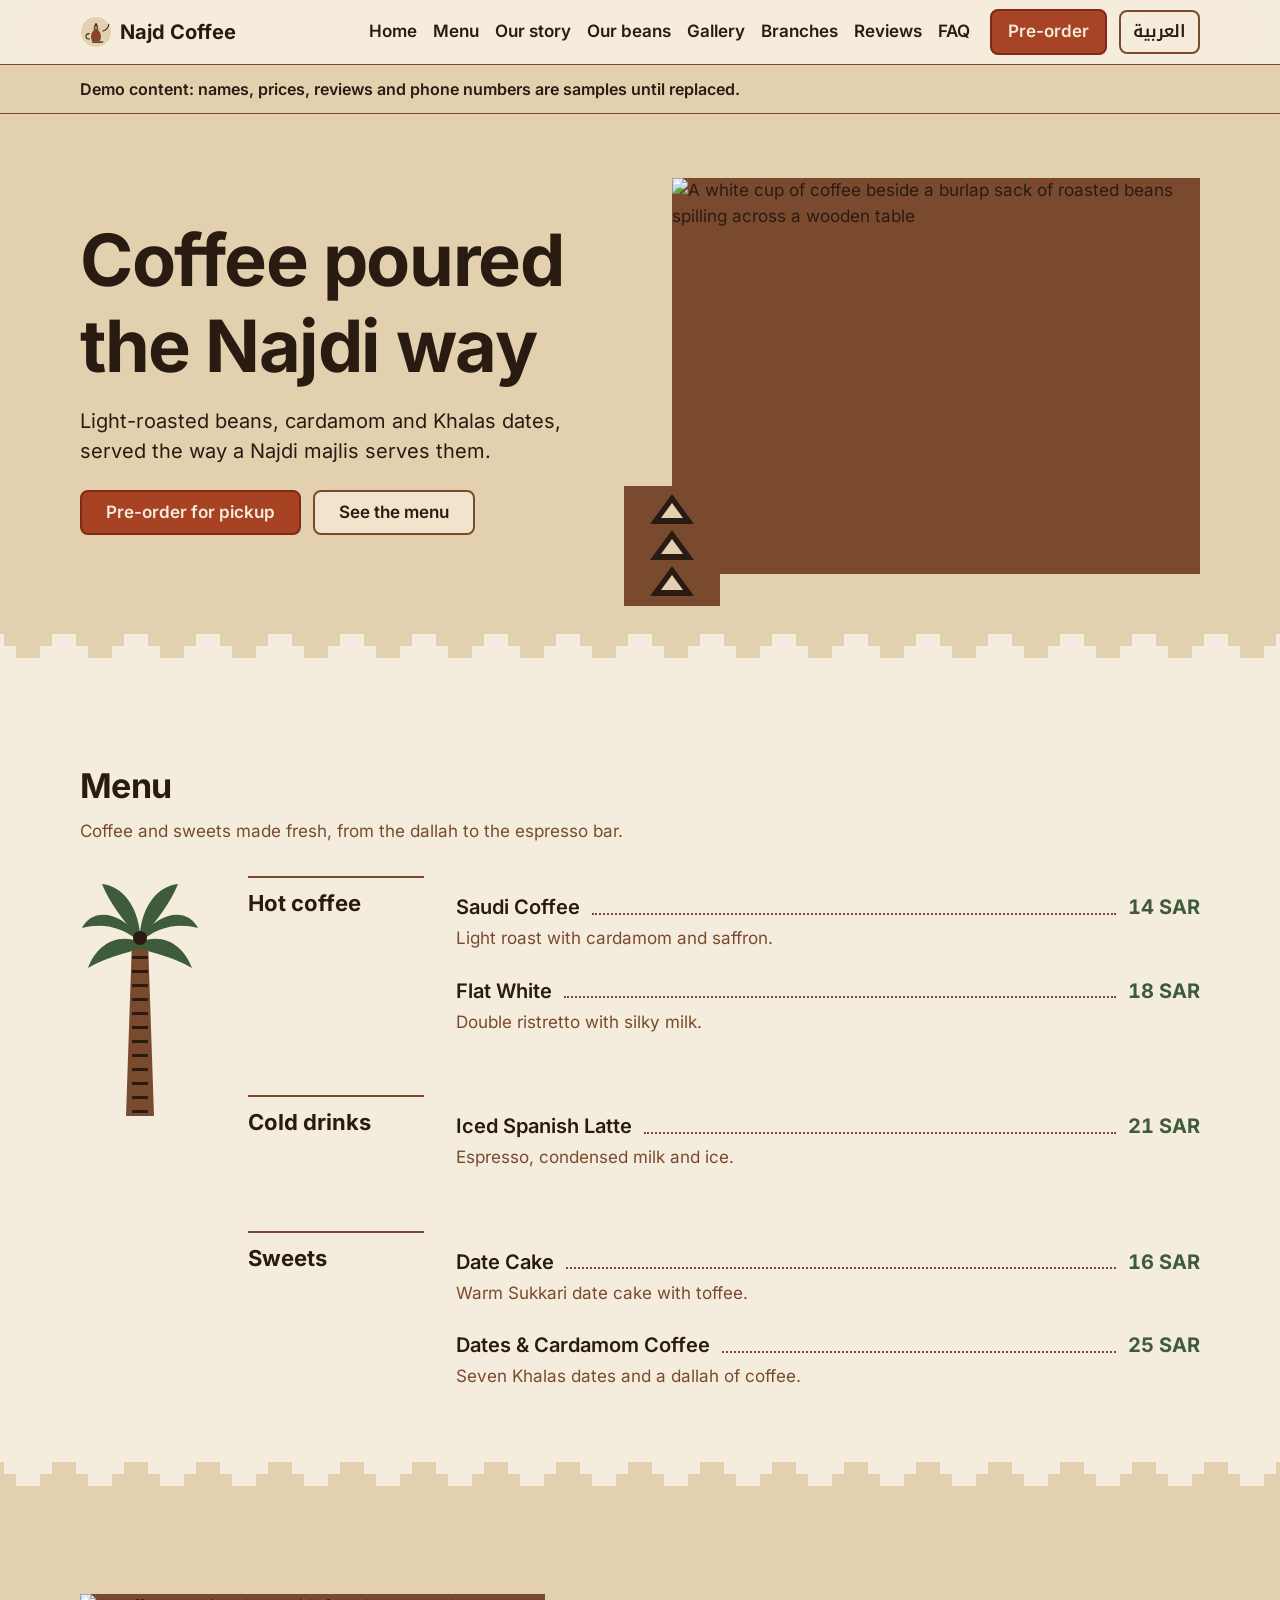
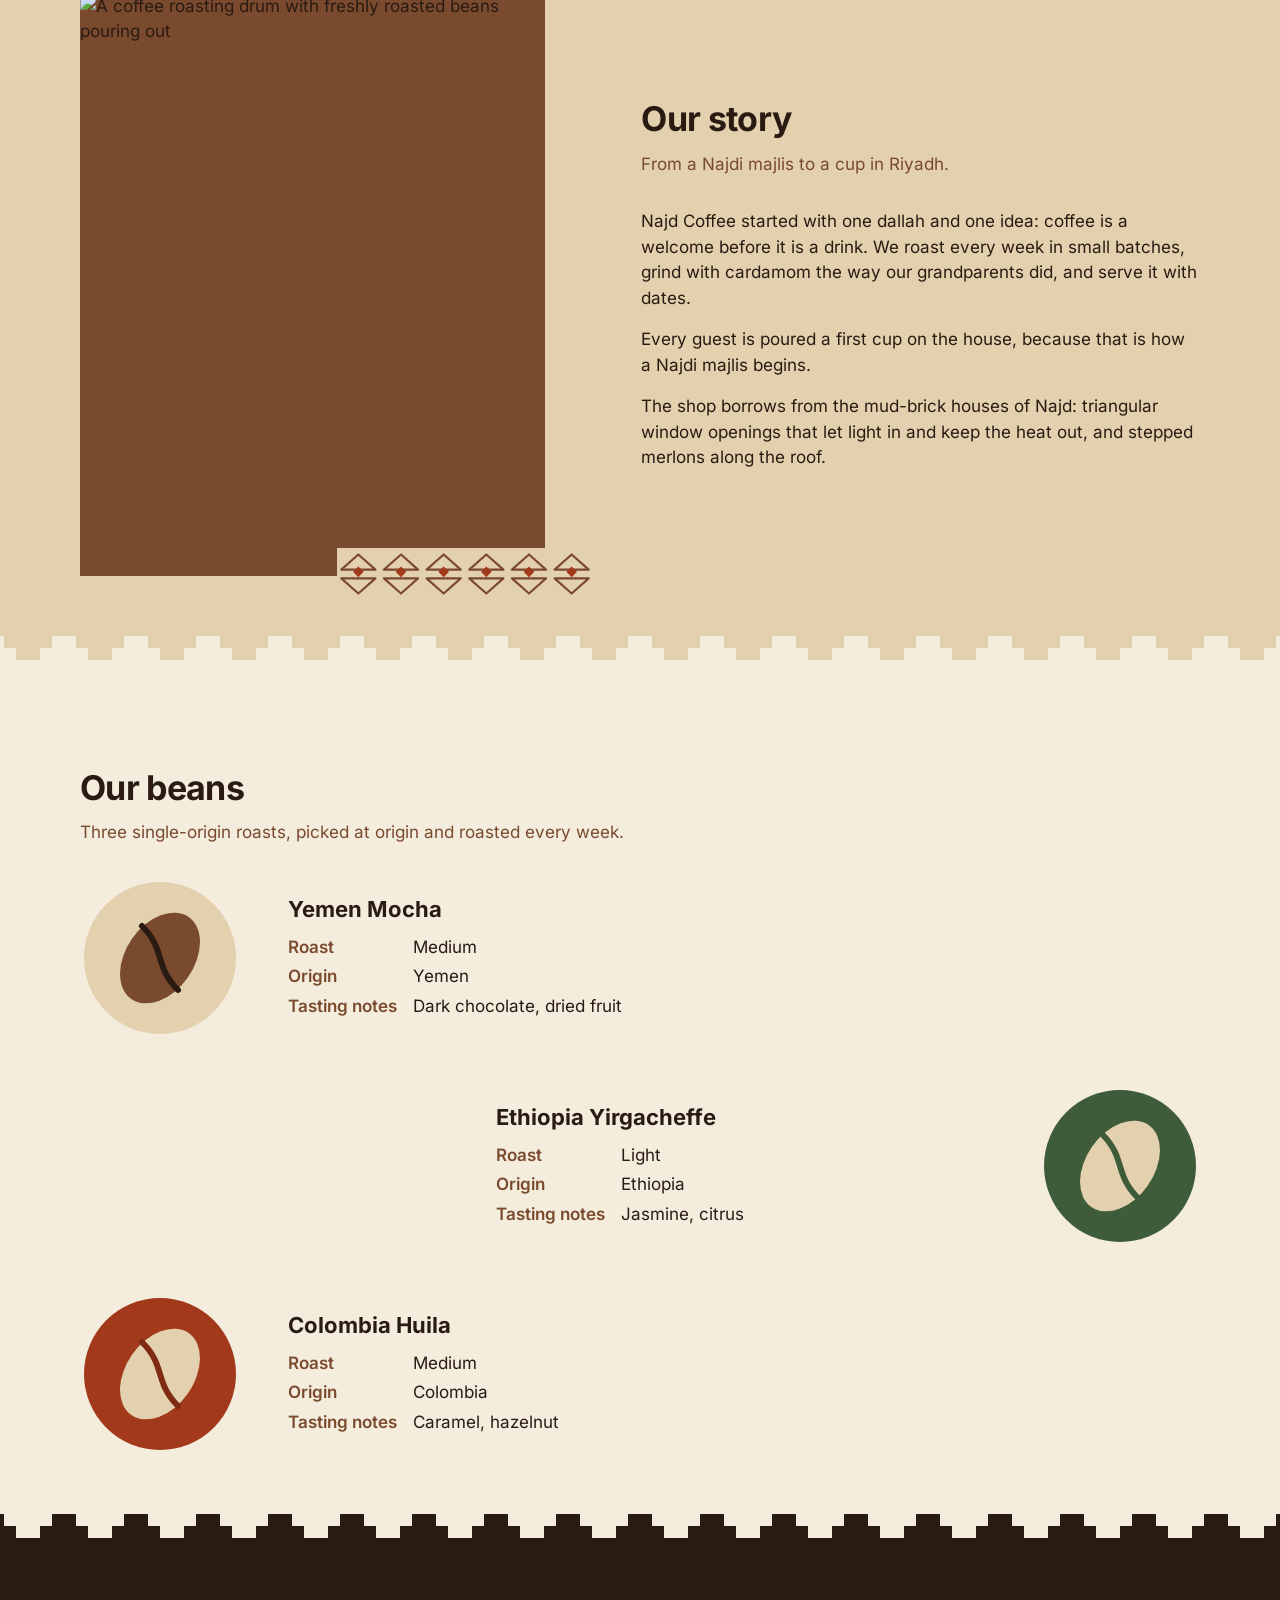
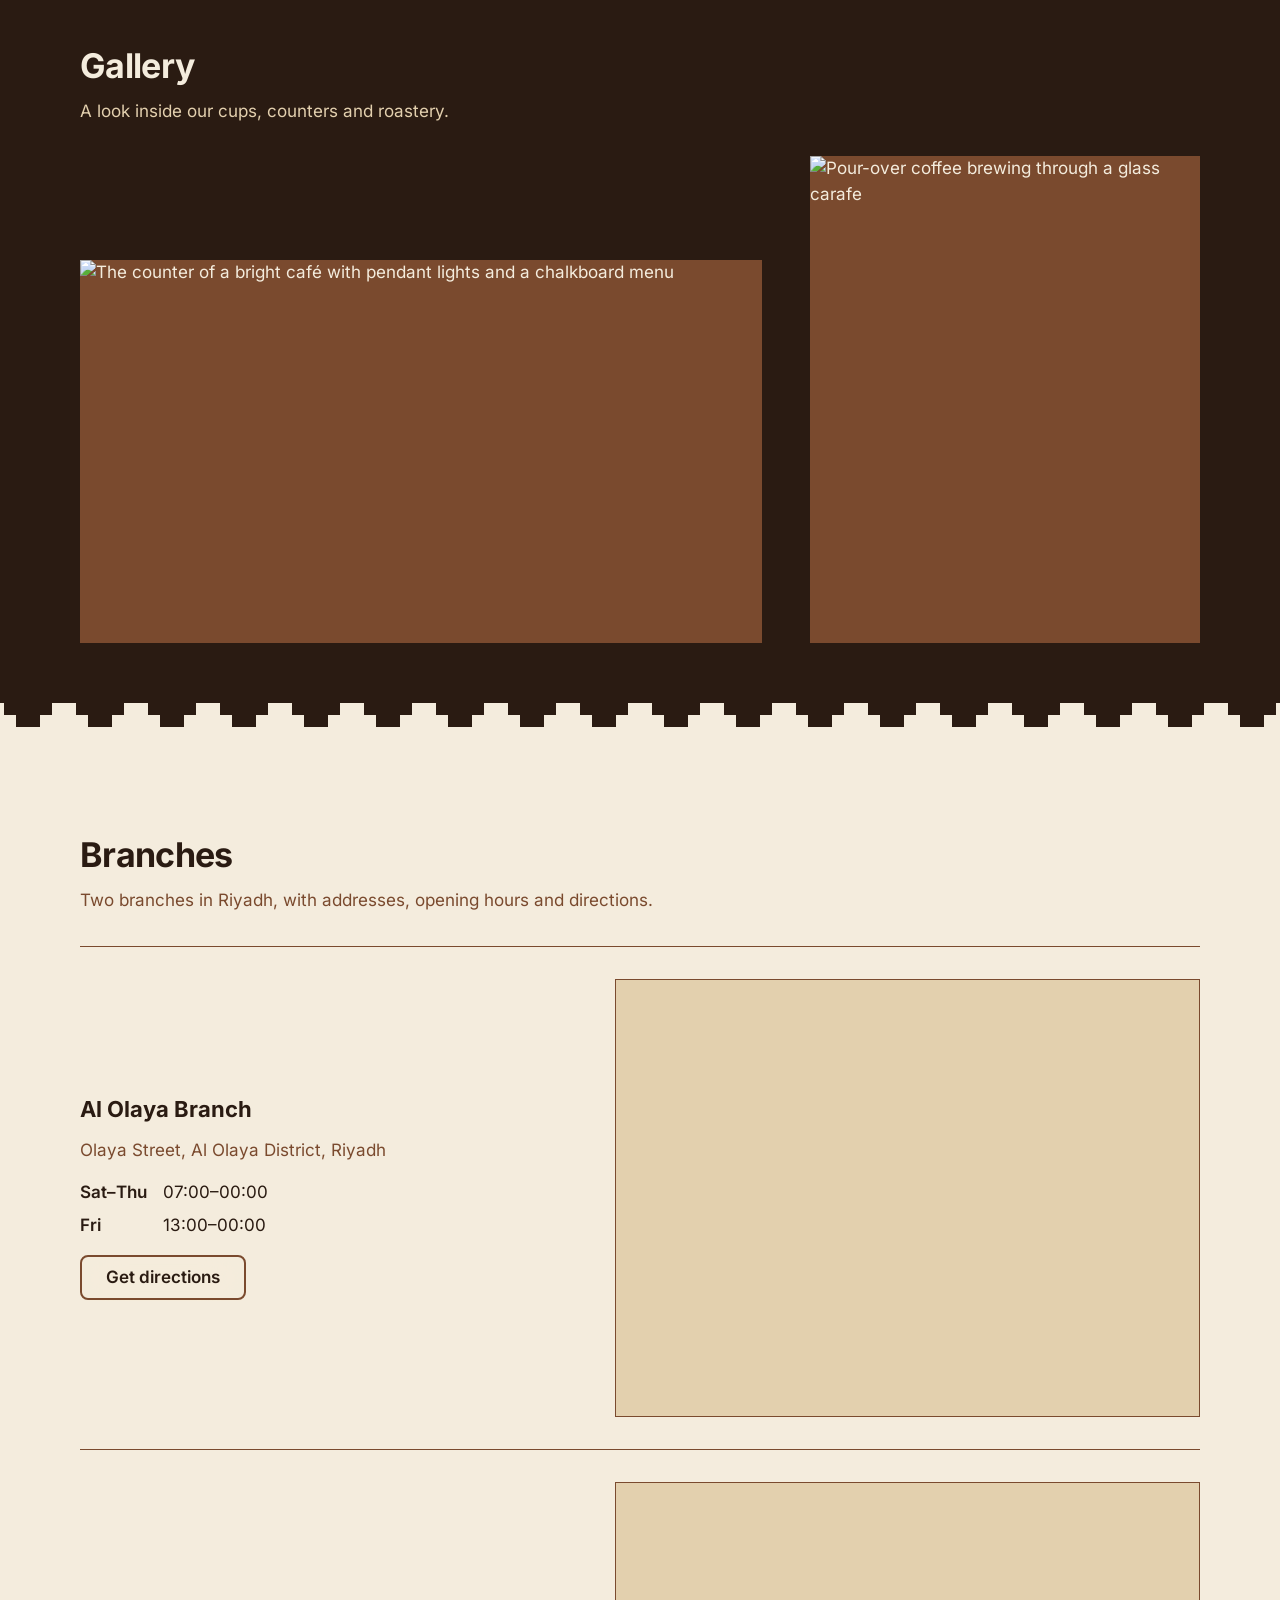
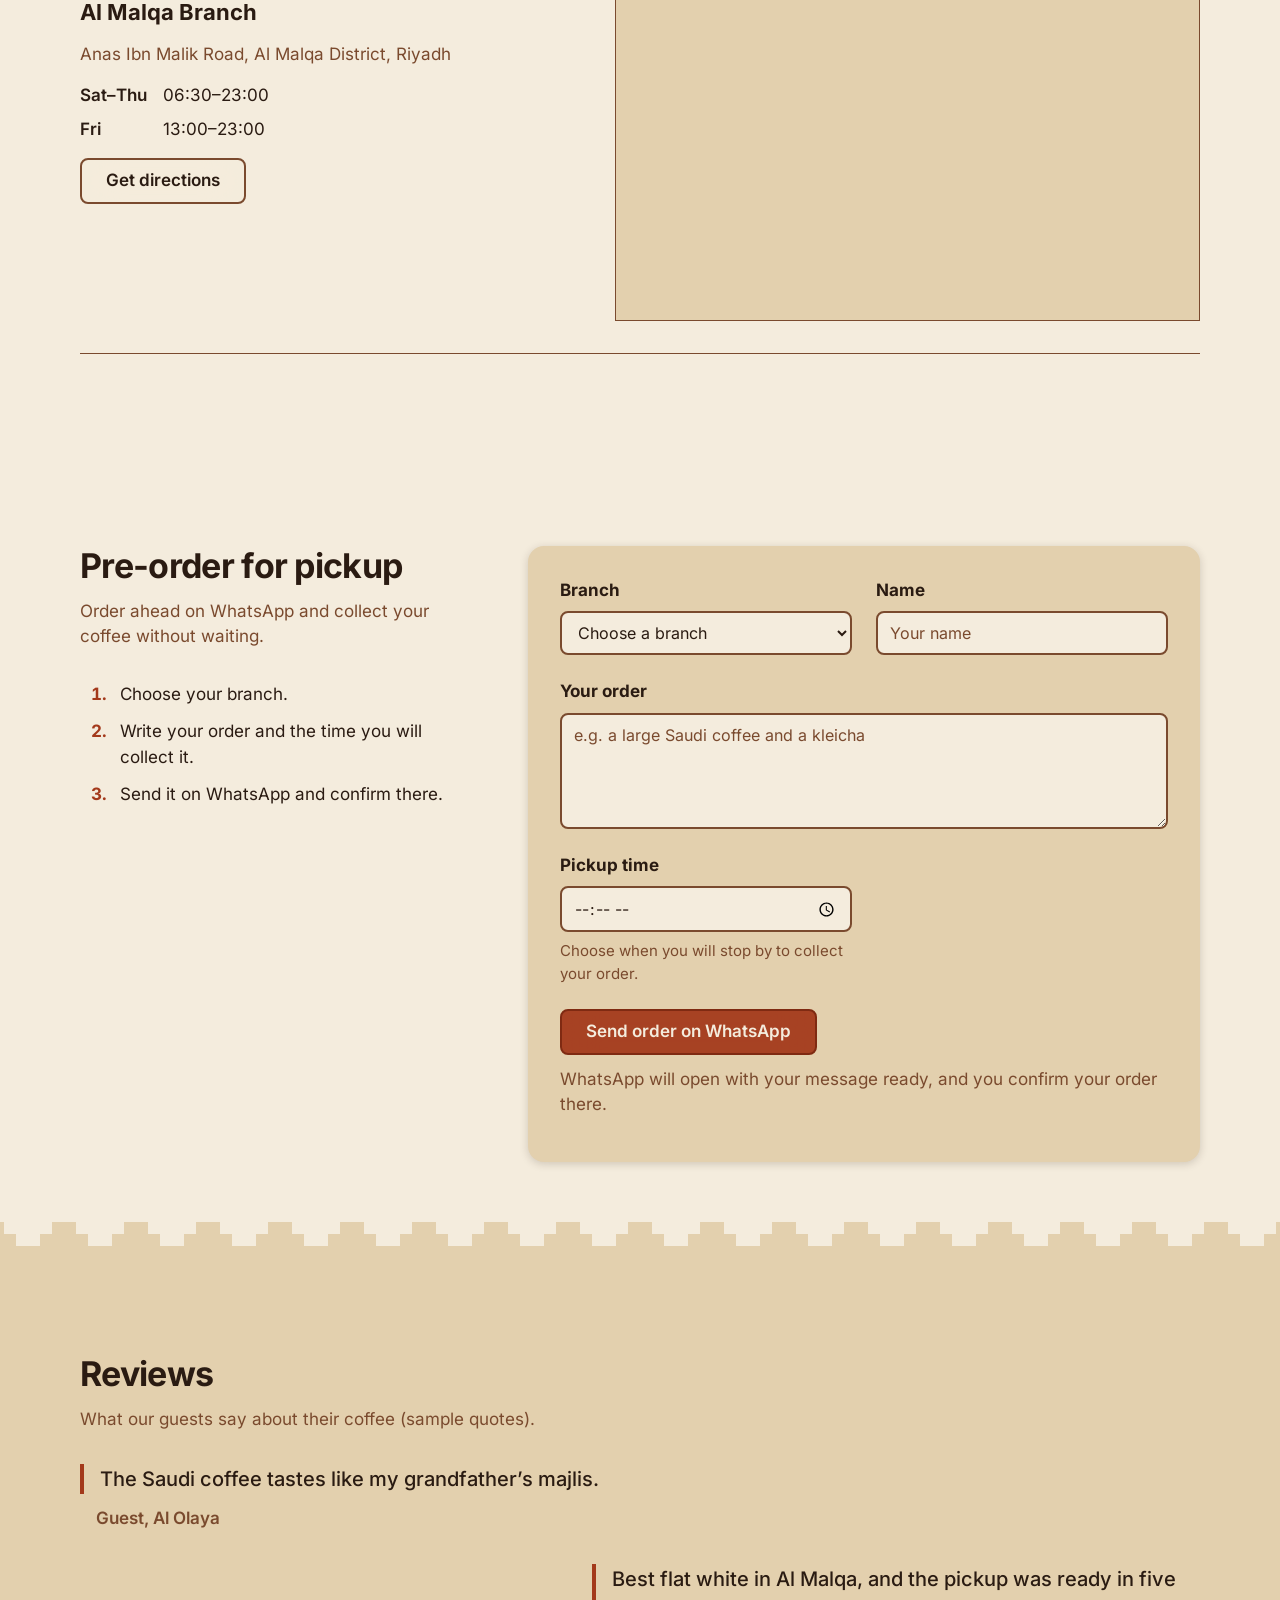
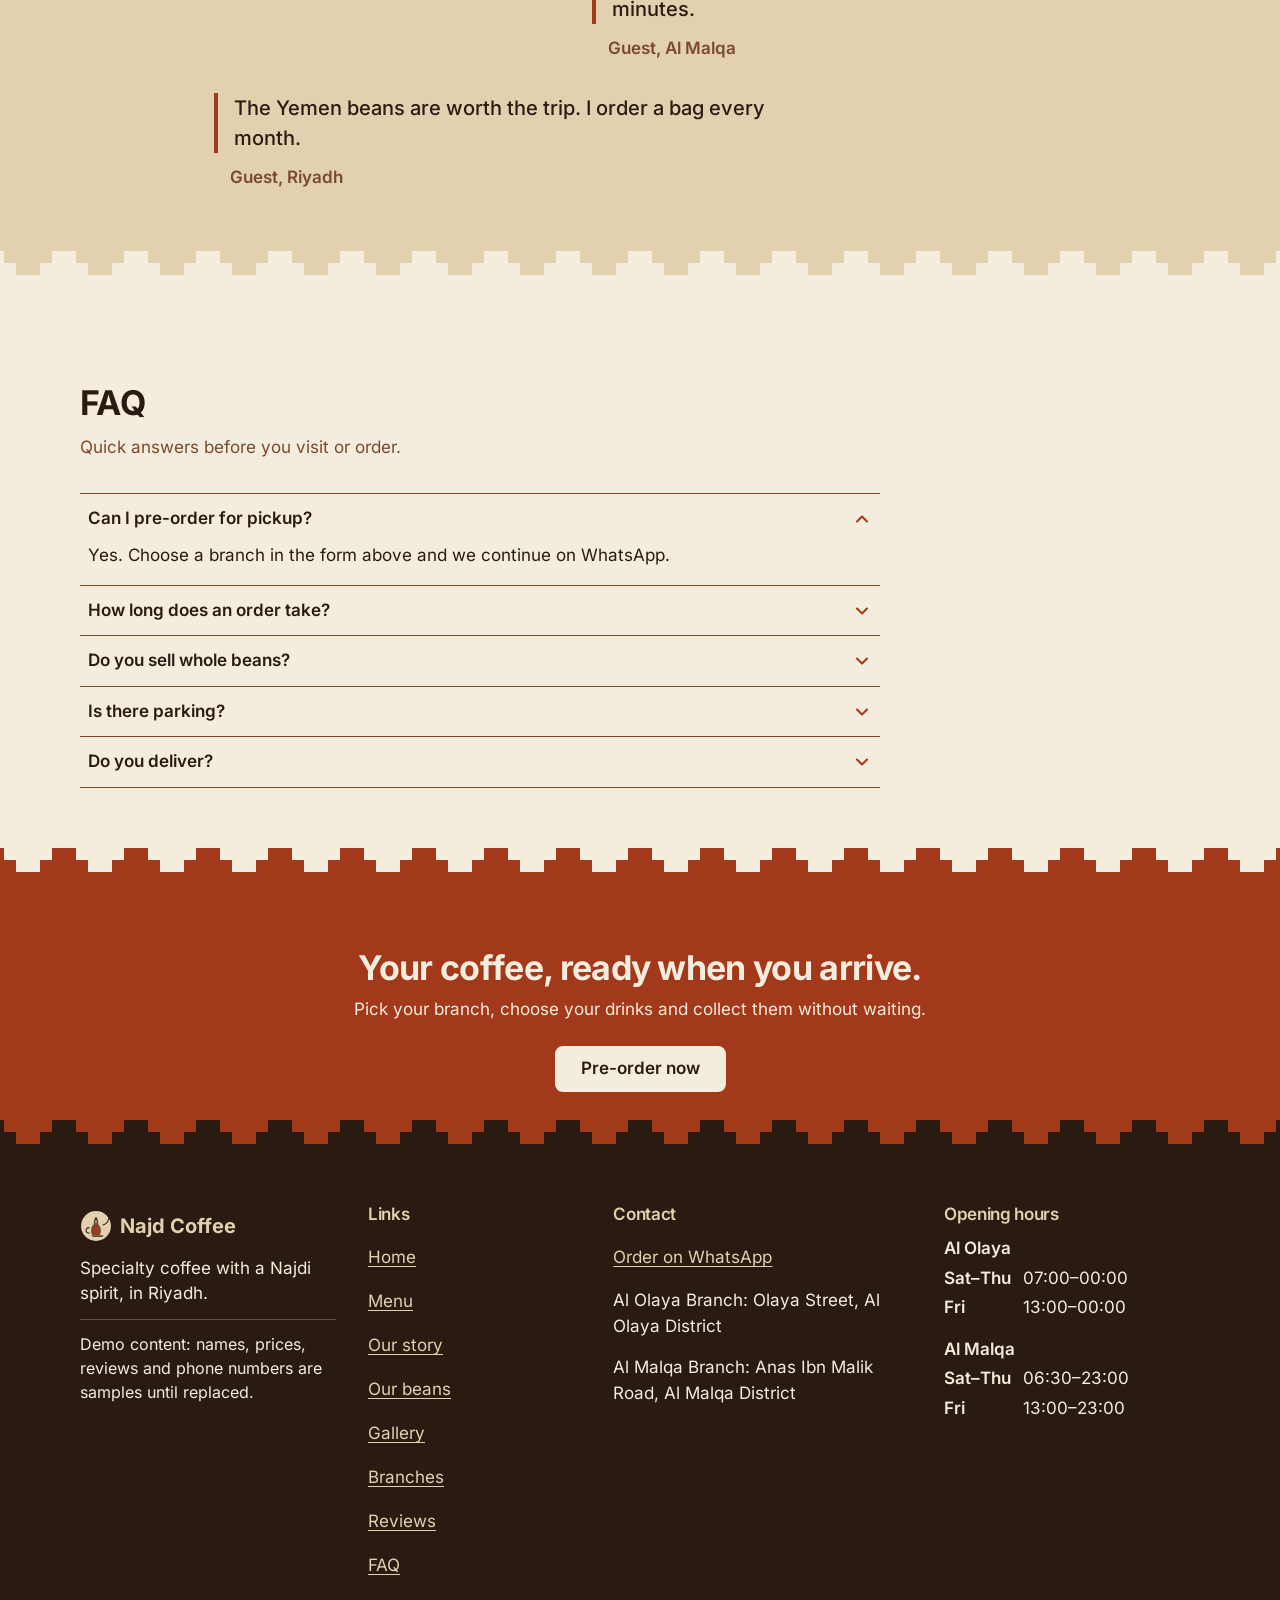
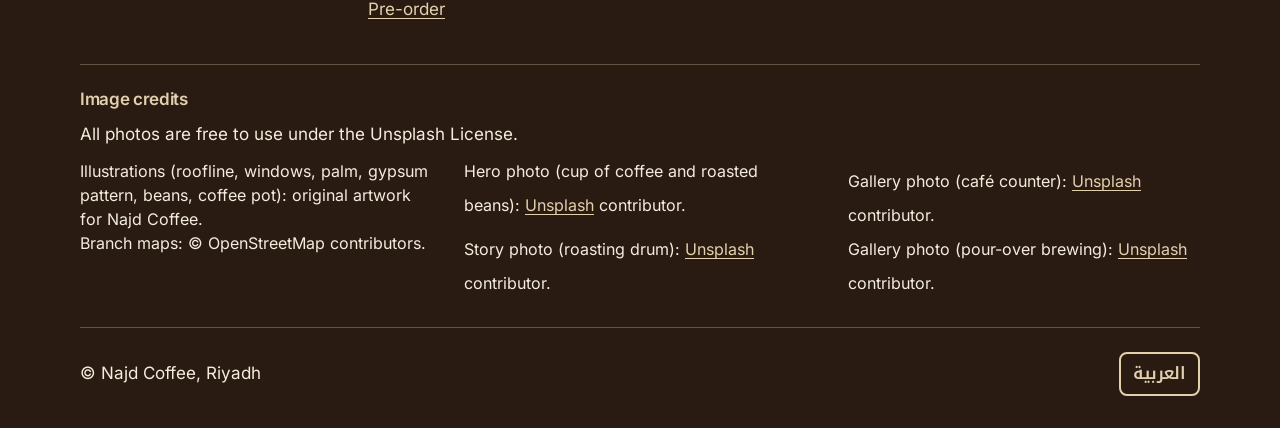
==== commit 9f72570a: "RUN-156: Najdi mud-brick identity: complete redesign of both pages Made by a ReleaseHub agent run." ====
--- a/index.html
+++ b/index.html
@@ -7,7 +7,7 @@
   <meta name="description" content="Najd Coffee is a specialty coffee shop in Riyadh with a Najdi heritage spirit: our menu, our story, our beans, our branches and pickup pre-orders.">
   <link rel="alternate" hreflang="ar" href="ar/index.html">
   <link rel="alternate" hreflang="en" href="index.html">
-  <meta name="theme-color" content="#F4EAD8">
+  <meta name="theme-color" content="#F4ECDD">
   <link rel="icon" href="assets/img/dallah.svg" type="image/svg+xml">
   <link rel="preload" href="assets/fonts/inter-latin.woff2" as="font" type="font/woff2" crossorigin>
   <link rel="preconnect" href="https://images.unsplash.com" crossorigin>
@@ -43,104 +43,97 @@
     <div class="hero" id="hero">
       <div class="container hero-inner">
         <div class="hero-copy">
-          <p class="eyebrow">Specialty coffee · Riyadh</p>
           <h1>Coffee poured the Najdi way</h1>
-          <p class="lead">Freshly roasted beans, cardamom and dates, served with the generosity of a Najdi majlis.</p>
+          <p class="lead">Light-roasted beans, cardamom and Khalas dates, served the way a Najdi majlis serves them.</p>
           <div class="hero-actions">
             <a class="btn" href="#order">Pre-order for pickup</a>
             <a class="btn btn-secondary" href="#menu">See the menu</a>
           </div>
         </div>
-        <img class="hero-photo" src="https://images.unsplash.com/photo-1459755486867-b55449bb39ff?auto=format&amp;fit=crop&amp;w=1200&amp;h=900&amp;q=70" srcset="https://images.unsplash.com/photo-1459755486867-b55449bb39ff?auto=format&amp;fit=crop&amp;w=640&amp;h=480&amp;q=70 640w, https://images.unsplash.com/photo-1459755486867-b55449bb39ff?auto=format&amp;fit=crop&amp;w=1200&amp;h=900&amp;q=70 1200w" sizes="(min-width: 1024px) 560px, 100vw" alt="A white cup of coffee beside a burlap sack of roasted beans spilling across a wooden table" width="1200" height="900" fetchpriority="high">
-      </div>
-      <div class="stats">
-        <ul class="container stats-list">
-          <li><strong>2</strong><span>Branches in Riyadh</span></li>
-          <li><strong>3</strong><span>Single-origin roasts</span></li>
-          <li><strong>Weekly</strong><span>Roasted in small batches</span></li>
-          <li><strong>4.8</strong><span>Average guest rating</span></li>
-        </ul>
+        <figure class="hero-figure">
+          <img class="hero-photo" src="https://images.unsplash.com/photo-1459755486867-b55449bb39ff?auto=format&amp;fit=crop&amp;w=1200&amp;h=900&amp;q=70" srcset="https://images.unsplash.com/photo-1459755486867-b55449bb39ff?auto=format&amp;fit=crop&amp;w=640&amp;h=480&amp;q=70 640w, https://images.unsplash.com/photo-1459755486867-b55449bb39ff?auto=format&amp;fit=crop&amp;w=1200&amp;h=900&amp;q=70 1200w" sizes="(min-width: 1024px) 560px, 100vw" alt="A white cup of coffee beside a burlap sack of roasted beans spilling across a wooden table" width="1200" height="900" fetchpriority="high">
+          <img class="hero-window" src="assets/img/hero-window.svg" alt="" width="96" height="120">
+        </figure>
       </div>
     </div>
 
     <!-- section:menu -->
-    <section class="section" id="menu" aria-labelledby="menu-title">
+    <section class="section roofline" id="menu" aria-labelledby="menu-title">
       <div class="container">
         <div class="section-head">
           <h2 id="menu-title">Menu</h2>
           <p class="section-lead">Coffee and sweets made fresh, from the dallah to the espresso bar.</p>
         </div>
-        <div class="menu-category" role="group" aria-labelledby="menu-hot">
-          <h3 id="menu-hot">Hot coffee</h3>
-          <ul class="menu-grid">
-            <li class="card menu-card">
-              <div class="card-media"><img src="https://images.unsplash.com/photo-1504630083234-14187a9df0f5?auto=format&amp;fit=crop&amp;w=640&amp;h=480&amp;q=70" alt="A small white cup of black coffee on a saucer" width="640" height="480" loading="lazy" decoding="async"></div>
-              <div class="card-body">
+        <div class="menu-layout">
+          <img class="menu-art" src="assets/img/menu-palm.svg" alt="" width="120" height="240">
+          <div class="menu-lists">
+          <div class="menu-category" role="group" aria-labelledby="menu-hot">
+            <h3 id="menu-hot">Hot coffee</h3>
+            <ul class="menu-list">
+              <li class="menu-row">
                 <h4 class="menu-name">Saudi Coffee</h4>
+                <span class="menu-dots" aria-hidden="true"></span>
+                <p class="menu-price">14 SAR</p>
                 <p class="menu-desc">Light roast with cardamom and saffron.</p>
-                <p class="menu-price">14 SAR</p>
-              </div>
-            </li>
-            <li class="card menu-card">
-              <div class="card-media"><img src="https://images.unsplash.com/photo-1485808191679-5f86510681a2?auto=format&amp;fit=crop&amp;w=640&amp;h=480&amp;q=70" alt="A flat white with a heart in the milk foam, in a white cup on a blue saucer" width="640" height="480" loading="lazy" decoding="async"></div>
-              <div class="card-body">
+              </li>
+              <li class="menu-row">
                 <h4 class="menu-name">Flat White</h4>
+                <span class="menu-dots" aria-hidden="true"></span>
+                <p class="menu-price">18 SAR</p>
                 <p class="menu-desc">Double ristretto with silky milk.</p>
-                <p class="menu-price">18 SAR</p>
-              </div>
-            </li>
-          </ul>
-        </div>
-        <div class="menu-category" role="group" aria-labelledby="menu-cold">
-          <h3 id="menu-cold">Cold drinks</h3>
-          <ul class="menu-grid">
-            <li class="card menu-card">
-              <div class="card-media"><img src="https://images.unsplash.com/photo-1517701604599-bb29b565090c?auto=format&amp;fit=crop&amp;w=640&amp;h=480&amp;q=70" alt="An iced latte with swirls of milk in a tall glass" width="640" height="480" loading="lazy" decoding="async"></div>
-              <div class="card-body">
+              </li>
+            </ul>
+          </div>
+          <div class="menu-category" role="group" aria-labelledby="menu-cold">
+            <h3 id="menu-cold">Cold drinks</h3>
+            <ul class="menu-list">
+              <li class="menu-row">
                 <h4 class="menu-name">Iced Spanish Latte</h4>
+                <span class="menu-dots" aria-hidden="true"></span>
+                <p class="menu-price">21 SAR</p>
                 <p class="menu-desc">Espresso, condensed milk and ice.</p>
-                <p class="menu-price">21 SAR</p>
-              </div>
-            </li>
-          </ul>
-        </div>
-        <div class="menu-category" role="group" aria-labelledby="menu-sweets">
-          <h3 id="menu-sweets">Sweets</h3>
-          <ul class="menu-grid">
-            <li class="card menu-card">
-              <div class="card-media"><img src="https://images.unsplash.com/photo-1571115177098-24ec42ed204d?auto=format&amp;fit=crop&amp;w=640&amp;h=480&amp;q=70" alt="A slice of layered cake topped with chocolate" width="640" height="480" loading="lazy" decoding="async"></div>
-              <div class="card-body">
+              </li>
+            </ul>
+          </div>
+          <div class="menu-category" role="group" aria-labelledby="menu-sweets">
+            <h3 id="menu-sweets">Sweets</h3>
+            <ul class="menu-list">
+              <li class="menu-row">
                 <h4 class="menu-name">Date Cake</h4>
+                <span class="menu-dots" aria-hidden="true"></span>
+                <p class="menu-price">16 SAR</p>
                 <p class="menu-desc">Warm Sukkari date cake with toffee.</p>
-                <p class="menu-price">16 SAR</p>
-              </div>
-            </li>
-            <li class="card menu-card">
-              <div class="card-media"><img src="https://images.unsplash.com/photo-1610889556528-9a770e32642f?auto=format&amp;fit=crop&amp;w=640&amp;h=480&amp;q=70" alt="A small glass of coffee on a saucer with a teaspoon" width="640" height="480" loading="lazy" decoding="async"></div>
-              <div class="card-body">
+              </li>
+              <li class="menu-row">
                 <h4 class="menu-name">Dates &amp; Cardamom Coffee</h4>
+                <span class="menu-dots" aria-hidden="true"></span>
+                <p class="menu-price">25 SAR</p>
                 <p class="menu-desc">Seven Khalas dates and a dallah of coffee.</p>
-                <p class="menu-price">25 SAR</p>
-              </div>
-            </li>
-          </ul>
+              </li>
+            </ul>
+          </div>
+          </div>
         </div>
       </div>
     </section>
     <!-- /section:menu -->
 
     <!-- section:story -->
-    <section class="section" id="story" aria-labelledby="story-title">
-      <div class="container">
-        <div class="section-head">
-          <h2 id="story-title">Our story</h2>
-          <p class="section-lead">From a Najdi majlis to a cup in Riyadh.</p>
-        </div>
+    <section class="section section--alt roofline" id="story" aria-labelledby="story-title">
+      <div class="container">
         <div class="story-split">
-          <div class="story-media"><img src="https://images.unsplash.com/photo-1511537190424-bbbab87ac5eb?auto=format&amp;fit=crop&amp;w=800&amp;h=1000&amp;q=70" alt="A coffee roasting drum with freshly roasted beans pouring out" width="800" height="1000" loading="lazy" decoding="async"></div>
+          <figure class="story-media">
+            <img src="https://images.unsplash.com/photo-1511537190424-bbbab87ac5eb?auto=format&amp;fit=crop&amp;w=800&amp;h=1000&amp;q=70" alt="A coffee roasting drum with freshly roasted beans pouring out" width="800" height="1000" loading="lazy" decoding="async">
+            <img class="story-gypsum" src="assets/img/story-gypsum.svg" alt="" width="240" height="48">
+          </figure>
           <div class="story-text">
-            <p>Najd Coffee began in 2019 with one dallah and one idea: coffee is a welcome before it is a drink. We roast every week in small batches, grind with cardamom the way our grandparents did, and serve it with dates.</p>
+          <div class="section-head">
+            <h2 id="story-title">Our story</h2>
+            <p class="section-lead">From a Najdi majlis to a cup in Riyadh.</p>
+        </div>
+            <p>Najd Coffee started with one dallah and one idea: coffee is a welcome before it is a drink. We roast every week in small batches, grind with cardamom the way our grandparents did, and serve it with dates.</p>
             <p>Every guest is poured a first cup on the house, because that is how a Najdi majlis begins.</p>
+            <p>The shop borrows from the mud-brick houses of Najd: triangular window openings that let light in and keep the heat out, and stepped merlons along the roof.</p>
           </div>
         </div>
       </div>
@@ -148,41 +141,41 @@
     <!-- /section:story -->
 
     <!-- section:beans -->
-    <section class="section" id="beans" aria-labelledby="beans-title">
+    <section class="section roofline" id="beans" aria-labelledby="beans-title">
       <div class="container">
         <div class="section-head">
           <h2 id="beans-title">Our beans</h2>
           <p class="section-lead">Three single-origin roasts, picked at origin and roasted every week.</p>
         </div>
-        <ul class="bean-grid">
-          <li class="card bean-card">
-            <div class="card-media"><img src="https://images.unsplash.com/photo-1524350876685-274059332603?auto=format&amp;fit=crop&amp;w=640&amp;h=480&amp;q=70" alt="Dark roasted coffee beans in a burlap sack" width="640" height="480" loading="lazy" decoding="async"></div>
-            <div class="card-body">
-              <p class="bean-roast"><span class="badge">Roast: Medium</span></p>
+        <ul class="bean-list">
+          <li class="bean">
+            <img class="bean-art" src="assets/img/bean-yemen.svg" alt="" width="160" height="160">
+            <div>
               <h3>Yemen Mocha</h3>
               <dl>
+                <dt>Roast</dt><dd>Medium</dd>
                 <dt>Origin</dt><dd>Yemen</dd>
                 <dt>Tasting notes</dt><dd>Dark chocolate, dried fruit</dd>
               </dl>
             </div>
           </li>
-          <li class="card bean-card">
-            <div class="card-media"><img src="https://images.unsplash.com/photo-1587734195503-904fca47e0e9?auto=format&amp;fit=crop&amp;w=640&amp;h=480&amp;q=70" alt="Light roasted coffee beans in a white bowl" width="640" height="480" loading="lazy" decoding="async"></div>
-            <div class="card-body">
-              <p class="bean-roast"><span class="badge">Roast: Light</span></p>
+          <li class="bean">
+            <img class="bean-art" src="assets/img/bean-ethiopia.svg" alt="" width="160" height="160">
+            <div>
               <h3>Ethiopia Yirgacheffe</h3>
               <dl>
+                <dt>Roast</dt><dd>Light</dd>
                 <dt>Origin</dt><dd>Ethiopia</dd>
                 <dt>Tasting notes</dt><dd>Jasmine, citrus</dd>
               </dl>
             </div>
           </li>
-          <li class="card bean-card">
-            <div class="card-media"><img src="https://images.unsplash.com/photo-1447933601403-0c6688de566e?auto=format&amp;fit=crop&amp;w=640&amp;h=480&amp;q=70" alt="Medium roasted coffee beans filling the frame" width="640" height="480" loading="lazy" decoding="async"></div>
-            <div class="card-body">
-              <p class="bean-roast"><span class="badge">Roast: Medium</span></p>
+          <li class="bean">
+            <img class="bean-art" src="assets/img/bean-colombia.svg" alt="" width="160" height="160">
+            <div>
               <h3>Colombia Huila</h3>
               <dl>
+                <dt>Roast</dt><dd>Medium</dd>
                 <dt>Origin</dt><dd>Colombia</dd>
                 <dt>Tasting notes</dt><dd>Caramel, hazelnut</dd>
               </dl>
@@ -194,26 +187,22 @@
     <!-- /section:beans -->
 
     <!-- section:gallery -->
-    <section class="section" id="gallery" aria-labelledby="gallery-title">
+    <section class="section band-dark roofline" id="gallery" aria-labelledby="gallery-title">
       <div class="container">
         <div class="section-head">
           <h2 id="gallery-title">Gallery</h2>
           <p class="section-lead">A look inside our cups, counters and roastery.</p>
         </div>
-        <ul class="gallery-grid">
-          <li><img src="https://images.unsplash.com/photo-1453614512568-c4024d13c247?auto=format&amp;fit=crop&amp;w=640&amp;h=640&amp;q=70" alt="The counter of a bright café with pendant lights and a chalkboard menu" width="640" height="640" loading="lazy" decoding="async"></li>
-          <li><img src="https://images.unsplash.com/photo-1442512595331-e89e73853f31?auto=format&amp;fit=crop&amp;w=640&amp;h=640&amp;q=70" alt="Pour-over coffee brewing through a glass carafe" width="640" height="640" loading="lazy" decoding="async"></li>
-          <li><img src="https://images.unsplash.com/photo-1498804103079-a6351b050096?auto=format&amp;fit=crop&amp;w=640&amp;h=640&amp;q=70" alt="A circle of coffee cups on a wooden table, seen from above" width="640" height="640" loading="lazy" decoding="async"></li>
-          <li><img src="https://images.unsplash.com/photo-1511920170033-f8396924c348?auto=format&amp;fit=crop&amp;w=640&amp;h=640&amp;q=70" alt="A portafilter of ground coffee beside whole beans" width="640" height="640" loading="lazy" decoding="async"></li>
-          <li><img src="https://images.unsplash.com/photo-1514432324607-a09d9b4aefdd?auto=format&amp;fit=crop&amp;w=640&amp;h=640&amp;q=70" alt="A cup of black coffee with crema, seen from above" width="640" height="640" loading="lazy" decoding="async"></li>
-          <li><img src="https://images.unsplash.com/photo-1512568400610-62da28bc8a13?auto=format&amp;fit=crop&amp;w=640&amp;h=640&amp;q=70" alt="A cappuccino with heart-shaped foam on a bed of coffee beans" width="640" height="640" loading="lazy" decoding="async"></li>
-        </ul>
+        <div class="gallery-band">
+          <figure class="gallery-wide"><img src="https://images.unsplash.com/photo-1453614512568-c4024d13c247?auto=format&amp;fit=crop&amp;w=1200&amp;h=675&amp;q=70" alt="The counter of a bright café with pendant lights and a chalkboard menu" width="1200" height="675" loading="lazy" decoding="async"></figure>
+          <figure class="gallery-tall"><img src="https://images.unsplash.com/photo-1442512595331-e89e73853f31?auto=format&amp;fit=crop&amp;w=800&amp;h=1000&amp;q=70" alt="Pour-over coffee brewing through a glass carafe" width="800" height="1000" loading="lazy" decoding="async"></figure>
+        </div>
       </div>
     </section>
     <!-- /section:gallery -->
 
     <!-- section:branches -->
-    <section class="section" id="branches" aria-labelledby="branches-title">
+    <section class="section roofline" id="branches" aria-labelledby="branches-title">
       <div class="container">
         <div class="section-head">
           <h2 id="branches-title">Branches</h2>
@@ -227,25 +216,29 @@
           olaya | Al Olaya Branch / فرع العليا | Al Olaya / العليا | 07:00–00:00 | 13:00–00:00 | 24.6988 | 46.6847 | 46.6807,24.6948,46.6887,24.7028
           malqa | Al Malqa Branch / فرع الملقا | Al Malqa / الملقا | 06:30–23:00 | 13:00–23:00 | 24.8100 | 46.6000 | 46.5960,24.8060,46.6040,24.8140
         -->
-        <div class="branches-grid">
-          <article class="branch-card" data-branch="olaya">
-            <h3>Al Olaya Branch</h3>
-            <p class="branch-district">Olaya Street, Al Olaya District, Riyadh</p>
-            <dl class="branch-hours">
-              <dt>Sat–Thu</dt><dd><bdi>07:00–00:00</bdi></dd>
-              <dt>Fri</dt><dd><bdi>13:00–00:00</bdi></dd>
-            </dl>
-            <a class="btn branch-directions" href="https://www.google.com/maps/dir/?api=1&amp;destination=24.6988,46.6847" target="_blank" rel="noopener" aria-label="Directions to Al Olaya Branch">Get directions</a>
+        <div class="branches-list">
+          <article class="branch" data-branch="olaya">
+            <div class="branch-info">
+              <h3>Al Olaya Branch</h3>
+              <p class="branch-district">Olaya Street, Al Olaya District, Riyadh</p>
+              <dl class="branch-hours">
+                <dt>Sat–Thu</dt><dd><bdi>07:00–00:00</bdi></dd>
+                <dt>Fri</dt><dd><bdi>13:00–00:00</bdi></dd>
+              </dl>
+              <a class="btn btn-secondary branch-directions" href="https://www.google.com/maps/dir/?api=1&amp;destination=24.6988,46.6847" target="_blank" rel="noopener" aria-label="Directions to Al Olaya Branch">Get directions</a>
+            </div>
             <iframe class="branch-map" src="https://www.openstreetmap.org/export/embed.html?bbox=46.6807%2C24.6948%2C46.6887%2C24.7028&amp;layer=mapnik&amp;marker=24.6988%2C46.6847" title="Map of Al Olaya Branch" loading="lazy" referrerpolicy="no-referrer-when-downgrade"></iframe>
           </article>
-          <article class="branch-card" data-branch="malqa">
-            <h3>Al Malqa Branch</h3>
-            <p class="branch-district">Anas Ibn Malik Road, Al Malqa District, Riyadh</p>
-            <dl class="branch-hours">
-              <dt>Sat–Thu</dt><dd><bdi>06:30–23:00</bdi></dd>
-              <dt>Fri</dt><dd><bdi>13:00–23:00</bdi></dd>
-            </dl>
-            <a class="btn branch-directions" href="https://www.google.com/maps/dir/?api=1&amp;destination=24.8100,46.6000" target="_blank" rel="noopener" aria-label="Directions to Al Malqa Branch">Get directions</a>
+          <article class="branch" data-branch="malqa">
+            <div class="branch-info">
+              <h3>Al Malqa Branch</h3>
+              <p class="branch-district">Anas Ibn Malik Road, Al Malqa District, Riyadh</p>
+              <dl class="branch-hours">
+                <dt>Sat–Thu</dt><dd><bdi>06:30–23:00</bdi></dd>
+                <dt>Fri</dt><dd><bdi>13:00–23:00</bdi></dd>
+              </dl>
+              <a class="btn btn-secondary branch-directions" href="https://www.google.com/maps/dir/?api=1&amp;destination=24.8100,46.6000" target="_blank" rel="noopener" aria-label="Directions to Al Malqa Branch">Get directions</a>
+            </div>
             <iframe class="branch-map" src="https://www.openstreetmap.org/export/embed.html?bbox=46.5960%2C24.8060%2C46.6040%2C24.8140&amp;layer=mapnik&amp;marker=24.8100%2C46.6000" title="Map of Al Malqa Branch" loading="lazy" referrerpolicy="no-referrer-when-downgrade"></iframe>
           </article>
         </div>
@@ -253,69 +246,77 @@
     </section>
     <!-- /section:branches -->
 
-
     <!-- section:order -->
     <section class="section" id="order" aria-labelledby="order-title">
-      <div class="container">
-        <h2 id="order-title">Pre-order for pickup</h2>
-        <p class="section-lead">Order ahead on WhatsApp and collect your coffee without waiting.</p>
-        <form id="order-form" class="order-form" novalidate>
-          <div class="field">
-            <label for="order-branch">Branch</label>
-            <select id="order-branch" name="branch" required>
-              <option value="">Choose a branch</option>
-              <option value="najd-olaya">Olaya branch</option>
-              <option value="najd-malqa">Malqa branch</option>
-            </select>
-            <p class="field-error" id="order-branch-error" hidden>Choose the branch you will collect from.</p>
-            <p class="field-error" id="order-branch-unavailable" hidden>This branch is not taking orders right now. Choose another branch.</p>
-          </div>
-          <div class="field">
-            <label for="order-name">Name</label>
-            <input id="order-name" name="name" type="text" autocomplete="name" placeholder="Your name" required>
-            <p class="field-error" id="order-name-error" hidden>Enter your name.</p>
-          </div>
-          <div class="field field-wide">
-            <label for="order-items">Your order</label>
-            <textarea id="order-items" name="items" rows="4" placeholder="e.g. a large Saudi coffee and a kleicha" required></textarea>
-            <p class="field-error" id="order-items-error" hidden>Write what you would like to order.</p>
-          </div>
-          <div class="field">
-            <label for="order-time">Pickup time</label>
-            <input id="order-time" name="time" type="time" aria-describedby="order-time-hint" required>
-            <p class="field-hint" id="order-time-hint">Choose when you will stop by to collect your order.</p>
-            <p class="field-error" id="order-time-error" hidden>Choose a pickup time.</p>
-          </div>
-          <div class="order-actions">
-            <button class="btn" id="order-submit" type="submit">Send order on WhatsApp</button>
-            <p class="order-note">WhatsApp will open with your message ready, and you confirm your order there.</p>
-            <p class="order-status" id="order-status" role="status" hidden>WhatsApp is open. Send the message there to confirm your order.</p>
-            <p class="order-fallback"><a id="order-fallback" href="#order" target="_blank" rel="noopener" hidden>WhatsApp did not open? Open the chat here.</a></p>
-          </div>
-        </form>
-        <noscript><p class="order-noscript">Pre-ordering needs JavaScript. Turn it on in your browser, then reload this page.</p></noscript>
+      <div class="container order-layout">
+        <div class="order-intro">
+          <div class="section-head">
+            <h2 id="order-title">Pre-order for pickup</h2>
+            <p class="section-lead">Order ahead on WhatsApp and collect your coffee without waiting.</p>
+          </div>
+          <ol class="order-steps">
+            <li>Choose your branch.</li>
+            <li>Write your order and the time you will collect it.</li>
+            <li>Send it on WhatsApp and confirm there.</li>
+          </ol>
+        </div>
+          <form id="order-form" class="order-form" novalidate>
+            <div class="field">
+              <label for="order-branch">Branch</label>
+              <select id="order-branch" name="branch" required>
+                <option value="">Choose a branch</option>
+                <option value="najd-olaya">Olaya branch</option>
+                <option value="najd-malqa">Malqa branch</option>
+              </select>
+              <p class="field-error" id="order-branch-error" hidden>Choose the branch you will collect from.</p>
+              <p class="field-error" id="order-branch-unavailable" hidden>This branch is not taking orders right now. Choose another branch.</p>
+            </div>
+            <div class="field">
+              <label for="order-name">Name</label>
+              <input id="order-name" name="name" type="text" autocomplete="name" placeholder="Your name" required>
+              <p class="field-error" id="order-name-error" hidden>Enter your name.</p>
+            </div>
+            <div class="field field-wide">
+              <label for="order-items">Your order</label>
+              <textarea id="order-items" name="items" rows="4" placeholder="e.g. a large Saudi coffee and a kleicha" required></textarea>
+              <p class="field-error" id="order-items-error" hidden>Write what you would like to order.</p>
+            </div>
+            <div class="field">
+              <label for="order-time">Pickup time</label>
+              <input id="order-time" name="time" type="time" aria-describedby="order-time-hint" required>
+              <p class="field-hint" id="order-time-hint">Choose when you will stop by to collect your order.</p>
+              <p class="field-error" id="order-time-error" hidden>Choose a pickup time.</p>
+            </div>
+            <div class="order-actions">
+              <button class="btn" id="order-submit" type="submit">Send order on WhatsApp</button>
+              <p class="order-note">WhatsApp will open with your message ready, and you confirm your order there.</p>
+              <p class="order-status" id="order-status" role="status" hidden>WhatsApp is open. Send the message there to confirm your order.</p>
+              <p class="order-fallback"><a id="order-fallback" href="#order" target="_blank" rel="noopener" hidden>WhatsApp did not open? Open the chat here.</a></p>
+            </div>
+          </form>
+          <noscript><p class="order-noscript">Pre-ordering needs JavaScript. Turn it on in your browser, then reload this page.</p></noscript>
       </div>
     </section>
     <!-- /section:order -->
 
     <!-- section:reviews -->
-    <section class="section" id="reviews" aria-labelledby="reviews-title">
+    <section class="section section--alt roofline" id="reviews" aria-labelledby="reviews-title">
       <div class="container">
         <div class="section-head">
           <h2 id="reviews-title">Reviews</h2>
-          <p class="section-lead">What our guests say about their coffee.</p>
-        </div>
-        <ul class="review-grid">
-          <li><figure class="card review-card"><blockquote><p>The Saudi coffee tastes like my grandfather’s majlis.</p></blockquote><figcaption>Faisal, Al Olaya</figcaption></figure></li>
-          <li><figure class="card review-card"><blockquote><p>Best flat white in Al Malqa, and the pickup was ready in five minutes.</p></blockquote><figcaption>Noura, Al Malqa</figcaption></figure></li>
-          <li><figure class="card review-card"><blockquote><p>The Yemen beans are worth the trip. I order a bag every month.</p></blockquote><figcaption>Abdulaziz, Riyadh</figcaption></figure></li>
+          <p class="section-lead">What our guests say about their coffee (sample quotes).</p>
+        </div>
+        <ul class="quote-list">
+          <li><figure class="quote"><blockquote><p>The Saudi coffee tastes like my grandfather’s majlis.</p></blockquote><figcaption>Guest, Al Olaya</figcaption></figure></li>
+          <li><figure class="quote"><blockquote><p>Best flat white in Al Malqa, and the pickup was ready in five minutes.</p></blockquote><figcaption>Guest, Al Malqa</figcaption></figure></li>
+          <li><figure class="quote"><blockquote><p>The Yemen beans are worth the trip. I order a bag every month.</p></blockquote><figcaption>Guest, Riyadh</figcaption></figure></li>
         </ul>
       </div>
     </section>
     <!-- /section:reviews -->
 
     <!-- section:faq -->
-    <section class="section" id="faq" aria-labelledby="faq-title">
+    <section class="section roofline" id="faq" aria-labelledby="faq-title">
       <div class="container">
         <div class="section-head">
           <h2 id="faq-title">FAQ</h2>
@@ -348,7 +349,7 @@
     <!-- /section:faq -->
 
     <!-- section:cta -->
-    <section class="section section--plain cta-band" id="cta" aria-labelledby="cta-title">
+    <section class="section section--plain cta-band band-henna roofline" id="cta" aria-labelledby="cta-title">
       <div class="container cta-inner">
         <div>
           <h2 id="cta-title">Your coffee, ready when you arrive.</h2>
@@ -360,7 +361,7 @@
     <!-- /section:cta -->
   </main>
 
-  <footer class="site-footer">
+  <footer class="site-footer band-dark roofline">
     <div class="container footer-grid">
       <div class="footer-col">
         <a class="brand" href="index.html"><img src="assets/img/dallah.svg" alt="" width="32" height="32"><span>Najd Coffee</span></a>
@@ -406,24 +407,12 @@
         <h2 class="footer-title" id="footer-credits-title">Image credits</h2>
         <p class="credits-note">All photos are free to use under the Unsplash License.</p>
         <ul class="credits-list">
-          <li>Illustrations (coffee pot, beans, Sadu pattern): original artwork for Najd Coffee.</li>
+          <li>Illustrations (roofline, windows, palm, gypsum pattern, beans, coffee pot): original artwork for Najd Coffee.</li>
           <li>Branch maps: © OpenStreetMap contributors.</li>
           <li>Hero photo (cup of coffee and roasted beans): <a href="https://images.unsplash.com/photo-1459755486867-b55449bb39ff">Unsplash</a> contributor.</li>
-          <li>Menu photo (black coffee): <a href="https://images.unsplash.com/photo-1504630083234-14187a9df0f5">Unsplash</a> contributor.</li>
-          <li>Menu photo (flat white): <a href="https://images.unsplash.com/photo-1485808191679-5f86510681a2">Unsplash</a> contributor.</li>
-          <li>Menu photo (iced latte): <a href="https://images.unsplash.com/photo-1517701604599-bb29b565090c">Unsplash</a> contributor.</li>
-          <li>Menu photo (cake slice): <a href="https://images.unsplash.com/photo-1571115177098-24ec42ed204d">Unsplash</a> contributor.</li>
-          <li>Menu photo (small glass of coffee): <a href="https://images.unsplash.com/photo-1610889556528-9a770e32642f">Unsplash</a> contributor.</li>
           <li>Story photo (roasting drum): <a href="https://images.unsplash.com/photo-1511537190424-bbbab87ac5eb">Unsplash</a> contributor.</li>
-          <li>Beans photo (dark roast in a sack): <a href="https://images.unsplash.com/photo-1524350876685-274059332603">Unsplash</a> contributor.</li>
-          <li>Beans photo (light roast in a bowl): <a href="https://images.unsplash.com/photo-1587734195503-904fca47e0e9">Unsplash</a> contributor.</li>
-          <li>Beans photo (medium roast): <a href="https://images.unsplash.com/photo-1447933601403-0c6688de566e">Unsplash</a> contributor.</li>
           <li>Gallery photo (café counter): <a href="https://images.unsplash.com/photo-1453614512568-c4024d13c247">Unsplash</a> contributor.</li>
           <li>Gallery photo (pour-over brewing): <a href="https://images.unsplash.com/photo-1442512595331-e89e73853f31">Unsplash</a> contributor.</li>
-          <li>Gallery photo (cups from above): <a href="https://images.unsplash.com/photo-1498804103079-a6351b050096">Unsplash</a> contributor.</li>
-          <li>Gallery photo (portafilter and beans): <a href="https://images.unsplash.com/photo-1511920170033-f8396924c348">Unsplash</a> contributor.</li>
-          <li>Gallery photo (cup with crema): <a href="https://images.unsplash.com/photo-1514432324607-a09d9b4aefdd">Unsplash</a> contributor.</li>
-          <li>Gallery photo (cappuccino on beans): <a href="https://images.unsplash.com/photo-1512568400610-62da28bc8a13">Unsplash</a> contributor.</li>
         </ul>
       </section>
     </div>
--- a/assets/css/style.css
+++ b/assets/css/style.css
@@ -16,58 +16,17 @@
 }
 
 :root {
-  --sand: #F4EAD8;
-  --sand-deep: #EBDCC0;
-  --ink: #3B2416;
-  --clay: #7A4A2E;
-  --henna: #A8432A;
-  --henna-dark: #8C3620;
-  --olive: #5B6B3A;
-  --white: #FFFFFF;
-  /* Liquid Glass-style material: navbar and buttons only; --glass-solid is the Reduce Transparency fallback */
-  --glass-solid: #F4EAD8;
-  --glass-bg: rgba(244, 234, 216, .72);
-  --glass-blur: 20px;
-  --glass-border: #7A4A2E;
-  /* contrast: ink on sand 4.5 */
-  /* contrast: ink on sand-deep 4.5 */
-  /* contrast: ink on white 4.5 */
-  /* contrast: ink on glass-solid 4.5 */
-  /* contrast: clay on sand 4.5 */
-  /* contrast: clay on sand-deep 4.5 */
-  /* contrast: clay on white 4.5 */
-  /* contrast: white on henna 4.5 */
-  /* contrast: white on henna-dark 4.5 */
-  /* contrast: henna-dark on sand 4.5 */
-  /* contrast: henna-dark on white 4.5 */
-  /* contrast: henna on sand 4.5 */
-  /* contrast: henna on white 4.5 */
-  /* contrast: sand on ink 4.5 */
-  /* contrast: sand on henna-dark 4.5 */
-  /* contrast: ink on sand 3 */
-  /* contrast: glass-border on glass-solid 3 */
-  /* contrast: henna on sand-deep 3 */
-  /* contrast: olive on sand 3 */
-  /* contrast: olive on white 3 */
-  /* contrast: sand on ink 3 */
-  /* contrast: ink on white 3 */
-
   --space-1: 4px; --space-2: 8px; --space-3: 12px; --space-4: 16px;
   --space-5: 24px; --space-6: 32px; --space-7: 48px; --space-8: 64px; --space-9: 96px;
-  --radius: 8px;
-  --shadow: 0 2px 8px rgba(59, 36, 22, .18);
-  --measure: 70ch;
+  --measure: 62ch;
   --container: 1120px;
   --font-body: "Inter", "Noto Kufi Arabic", system-ui, -apple-system, "Segoe UI", sans-serif;
   --font-head: "Inter", "Noto Kufi Arabic", system-ui, -apple-system, "Segoe UI", sans-serif;
-  --pattern: url("../img/sadu.svg");
 
   /* UI kit tokens. --tap is the minimum touch target (44px). */
   --tap: 44px;
   --icon-sm: 20px;
   --logo: 32px;
-  --pattern-w: 48px;
-  --pattern-h: 16px;
   /* Type roles (HIG): body 17, callout 16, headline 17 semibold, title3 20, title2 22, title1 28, large title 34 */
   --fs-sm: 1rem;
   --fs-base: 1.0625rem;
@@ -82,7 +41,6 @@
   --lh-head: 1.2;
   --section-y: var(--space-7);
   --section-y-lg: var(--space-9);
-  --card-ratio: 4 / 3;
   --ring: 3px;
   --border: 2px;
   --col-min: 12rem;
@@ -93,7 +51,7 @@
 /* Arabic text is about 10% larger, with line height 1.7 and no letter-spacing */
 html[lang="ar"] { font-size: 110%; }
 body {
-  margin: 0; background: var(--sand); color: var(--ink);
+  margin: 0; background: var(--jiss); color: var(--trunk);
   font-family: var(--font-body); font-size: var(--fs-base); line-height: var(--lh-body);
   overflow-wrap: anywhere;
 }
@@ -101,74 +59,66 @@
 img, svg { max-inline-size: 100%; block-size: auto; }
 h1, h2, h3, h4 { font-family: var(--font-head); line-height: var(--lh-head); margin-block: 0 var(--space-3); }
 html[lang="ar"] h1, html[lang="ar"] h2, html[lang="ar"] h3, html[lang="ar"] h4 { line-height: 1.4; }
-html[lang="en"] h1, html[lang="en"] h2 { letter-spacing: -.01em; }
-h1 { font-size: var(--fs-4xl); font-weight: 700; }
+html[lang="en"] h1, html[lang="en"] h2 { letter-spacing: -.02em; }
+h1 { font-size: var(--fs-display); font-weight: 700; }
 h2 { font-size: var(--fs-2xl); font-weight: 700; }
 h3 { font-size: var(--fs-title2); font-weight: 700; }
 h4 { font-size: var(--fs-xl); font-weight: 600; }
-p { margin-block: 0 var(--space-4); max-inline-size: var(--measure); }
-a { color: var(--henna-dark); text-underline-offset: 3px; }
-a:hover { color: var(--ink); }
-
-/* No border-radius here, so focus keeps each control's own corners */
-:focus-visible { outline: var(--ring) solid var(--ink); outline-offset: 3px; box-shadow: 0 0 0 6px var(--sand); }
+p { margin-block: 0 var(--space-4); }
+a { color: var(--henna); text-underline-offset: 3px; }
+a:hover { color: var(--henna-dark); }
+
+/* No border-radius here, so focus keeps each control's own corners. --focus switches to a light ring on dark and henna bands. */
+:focus-visible { outline: var(--ring) solid var(--focus); outline-offset: 3px; }
 
 .container { inline-size: min(100% - 2 * var(--space-4), var(--container)); margin-inline: auto; }
 .skip-link {
   position: absolute; inset-inline-start: var(--space-4); inset-block-start: -100px; z-index: 20;
-  background: var(--ink); color: var(--sand); padding: var(--space-3) var(--space-4); border-radius: var(--radius);
-}
-.skip-link:focus { inset-block-start: var(--space-2); color: var(--sand); }
+  background: var(--trunk); color: var(--jiss); padding: var(--space-3) var(--space-4); border-radius: var(--radius-control);
+}
+.skip-link:focus { inset-block-start: var(--space-2); color: var(--jiss); }
 
 /* Buttons (glass material: translucent over content, solid fallback below) */
 .btn {
   display: inline-flex; align-items: center; justify-content: center;
   min-block-size: var(--tap); min-inline-size: var(--tap); padding-block: var(--space-2); padding-inline: var(--space-5);
-  border: var(--border) solid var(--henna-dark); border-radius: var(--radius);
-  background: color-mix(in srgb, var(--henna-dark) 94%, transparent); color: var(--white);
+  border: var(--border) solid var(--henna-dark); border-radius: var(--radius-control);
+  background: color-mix(in srgb, var(--henna) 94%, transparent); color: var(--jiss);
   -webkit-backdrop-filter: blur(var(--glass-blur)) saturate(1.4); backdrop-filter: blur(var(--glass-blur)) saturate(1.4);
   font: inherit; font-weight: 600; text-decoration: none; cursor: pointer;
   transition: background-color .2s, color .2s, border-color .2s;
 }
-.btn:hover { background: var(--ink); border-color: var(--ink); color: var(--white); }
+.btn:hover { background: var(--henna-dark); border-color: var(--henna-dark); color: var(--jiss); }
 .btn:active { transform: translateY(1px); }
 .btn[disabled], .btn[aria-disabled="true"] { opacity: .55; cursor: not-allowed; }
-.btn[disabled]:hover, .btn[aria-disabled="true"]:hover { background: var(--henna-dark); border-color: var(--henna-dark); }
-.btn-outline, .btn-secondary { background: var(--glass-bg); color: var(--ink); border-color: var(--ink); }
-.btn-outline:hover, .btn-secondary:hover { background: var(--ink); color: var(--sand); }
-.btn-outline[disabled]:hover, .btn-secondary[disabled]:hover, .btn-secondary[aria-disabled="true"]:hover { background: var(--glass-bg); color: var(--ink); border-color: var(--ink); }
-.btn-light { background: var(--sand); color: var(--ink); border-color: var(--sand); }
-.btn-light:hover { background: var(--white); color: var(--ink); border-color: var(--white); }
-
-/* UI kit components: optional classes, never applied by global element rules. Cards and photos never use glass. */
-.card { display: flex; flex-direction: column; background: var(--white); color: var(--ink); border-radius: var(--radius); box-shadow: var(--shadow); overflow: hidden; }
-.card-media { aspect-ratio: var(--card-ratio); overflow: hidden; background: var(--sand-deep); }
-.card-media img { display: block; inline-size: 100%; block-size: 100%; max-inline-size: none; object-fit: cover; }
-.card-body { padding: var(--space-5); }
-.card-body > :last-child { margin-block-end: 0; }
-.badge { display: inline-block; padding-block: var(--space-1); padding-inline: var(--space-3); border-radius: var(--radius); background: var(--henna-dark); color: var(--white); font-size: var(--fs-sm); font-weight: 600; line-height: var(--lh-head); }
+.btn[disabled]:hover, .btn[aria-disabled="true"]:hover { background: var(--henna); border-color: var(--henna-dark); }
+.btn-outline, .btn-secondary { background: var(--glass-bg); color: var(--trunk); border-color: var(--mud); }
+.btn-outline:hover, .btn-secondary:hover { background: var(--trunk); border-color: var(--trunk); color: var(--jiss); }
+.btn-outline[disabled]:hover, .btn-secondary[disabled]:hover, .btn-secondary[aria-disabled="true"]:hover { background: var(--glass-bg); color: var(--trunk); border-color: var(--mud); }
+.btn-light { background: var(--jiss); color: var(--trunk); border-color: var(--jiss); }
+.btn-light:hover { background: var(--tabin); color: var(--trunk); border-color: var(--tabin); }
+
+/* UI kit helpers: optional classes, never applied by global element rules */
 .section-head { margin-block-end: var(--space-6); }
-.section-head::before { content: ""; display: block; inline-size: var(--pattern-w); block-size: var(--pattern-h); margin-block-end: var(--space-3); background: var(--pattern) no-repeat; background-size: var(--pattern-w) var(--pattern-h); }
 .section-head > :last-child { margin-block-end: 0; }
 .prose { max-inline-size: var(--measure); }
 .section-lead { max-inline-size: var(--measure); }
 
-/* Header (Navbar: logo, section links, one primary action, phone menu) */
+/* Header (Navbar: logo, section links, one primary action, phone menu). Glass is for this bar and the buttons only. */
 .site-header {
   position: sticky; inset-block-start: 0; z-index: 10;
   background: var(--glass-bg); -webkit-backdrop-filter: blur(var(--glass-blur)) saturate(1.4); backdrop-filter: blur(var(--glass-blur)) saturate(1.4);
   border-block-end: 1px solid var(--glass-border);
 }
-.site-header::after { content: ""; display: block; block-size: var(--pattern-h); background: var(--pattern) repeat-x; background-size: var(--pattern-w) var(--pattern-h); position: absolute; inset-inline: 0; inset-block-start: 100%; }
 .header-bar { display: flex; align-items: center; flex-wrap: wrap; gap: var(--space-2) var(--space-3); min-block-size: var(--space-8); padding-block: var(--space-2); }
-.brand { display: flex; align-items: center; gap: var(--space-2); margin-inline-end: auto; font-family: var(--font-head); font-size: var(--fs-xl); font-weight: 700; color: var(--ink); text-decoration: none; min-block-size: var(--tap); min-inline-size: var(--tap); }
+.brand { display: flex; align-items: center; gap: var(--space-2); margin-inline-end: auto; font-family: var(--font-head); font-size: var(--fs-xl); font-weight: 700; color: var(--trunk); text-decoration: none; min-block-size: var(--tap); min-inline-size: var(--tap); }
 .brand img { inline-size: var(--logo); block-size: var(--logo); }
 .lang-link, .nav-toggle {
   display: inline-flex; align-items: center; justify-content: center; min-block-size: var(--tap); min-inline-size: var(--tap);
-  padding-inline: var(--space-3); border: var(--border) solid var(--ink); border-radius: var(--radius);
-  background: transparent; color: var(--ink); font: inherit; font-weight: 600; text-decoration: none; cursor: pointer;
-}
-.lang-link:hover, .nav-toggle:hover { background: var(--ink); color: var(--sand); }
+  padding-inline: var(--space-3); border: var(--border) solid var(--mud); border-radius: var(--radius-control);
+  background: transparent; color: var(--trunk); font: inherit; font-weight: 600; text-decoration: none; cursor: pointer;
+}
+.lang-link:hover, .nav-toggle:hover { background: var(--trunk); border-color: var(--trunk); color: var(--jiss); }
 .lang-link:active, .nav-toggle:active { transform: translateY(1px); }
 .nav-toggle[hidden] { display: none; }
 .nav-toggle { gap: var(--space-2); }
@@ -176,58 +126,51 @@
 .nav-toggle-icon::before { content: ""; position: absolute; inset-inline: 0; inset-block-start: var(--space-1); border-block-start: var(--border) solid currentColor; }
 .header-cta { padding-inline: var(--space-4); white-space: nowrap; }
 .header-bar > .lang-link { display: none; }
-.nav-list .nav-lang a { border: var(--border) solid var(--ink); justify-content: center; margin-block-start: var(--space-2); }
+.nav-list .nav-lang a { border: var(--border) solid var(--mud); justify-content: center; margin-block-start: var(--space-2); }
 .header-bar > nav { flex-basis: 100%; order: 5; }
 .nav-list { list-style: none; margin: 0; padding: 0; display: flex; flex-direction: column; max-block-size: 70vh; overflow-y: auto; }
-.nav-list a { display: flex; align-items: center; min-block-size: var(--tap); padding-inline: var(--space-2); color: var(--ink); font-weight: 600; text-decoration: none; border-radius: var(--radius); }
-.nav-list a:hover { background: var(--sand-deep); }
+.nav-list a { display: flex; align-items: center; min-block-size: var(--tap); padding-inline: var(--space-2); color: var(--trunk); font-weight: 600; text-decoration: none; border-radius: var(--radius-control); }
+.nav-list a:hover { background: var(--tabin); }
 .js .nav-list { display: none; }
 .js .nav-toggle[hidden] { display: inline-flex; }  /* head script sets .js early: no layout shift when nav.js runs */
 .js .nav-list.is-open { display: flex; padding-block-end: var(--space-3); }
 
 /* Demo note (content is a sample until the owner replaces it) */
-.demo-note { background: var(--sand-deep); color: var(--ink); border-block-end: 1px solid var(--clay); }
-.demo-note p { margin: 0; padding-block: var(--space-5) var(--space-2); max-inline-size: none; font-size: var(--fs-sm); font-weight: 600; }
-
-/* Hero (split: copy and a large photo, then a stats band) */
-.hero { padding-block: var(--space-7) 0; }
-.hero-inner { display: grid; gap: var(--space-6); align-items: center; }
-.hero-photo { display: block; inline-size: 100%; aspect-ratio: 4 / 3; object-fit: cover; border-radius: var(--radius); box-shadow: var(--shadow); background: var(--sand-deep); }
-.eyebrow { color: var(--clay); font-weight: 600; margin-block-end: var(--space-2); }
-.hero .lead { font-size: var(--fs-xl); }
+.demo-note { background: var(--tabin); color: var(--trunk); border-block-end: 1px solid var(--mud); }
+.demo-note p { margin: 0; padding-block: var(--space-3); max-inline-size: none; font-size: var(--fs-sm); font-weight: 600; }
+
+/* Hero (split: copy, and a large photo with a drawn triangular-window panel). The roofline of the next section rises from its foot. */
+.hero { background: var(--tabin); padding-block: var(--space-7) var(--space-8); }
+.hero-inner { display: grid; gap: var(--space-7); align-items: center; }
+.hero h1 { margin-block-end: var(--space-4); }
+.hero-figure { position: relative; margin: 0; }
+.hero-photo { display: block; inline-size: 100%; aspect-ratio: 4 / 3; object-fit: cover; border-radius: var(--radius-wall); background: var(--mud); }
+.hero-window { position: absolute; inset-inline-start: var(--space-4); inset-block-end: calc(-1 * var(--space-6)); inline-size: 72px; block-size: auto; }
+.hero .lead { font-size: var(--fs-xl); max-inline-size: 34rem; }
 .hero-actions { display: flex; flex-wrap: wrap; gap: var(--space-3); margin-block-start: var(--space-5); }
-.stats { margin-block-start: var(--space-7); background: var(--ink); color: var(--sand); }
-.stats-list { list-style: none; margin-block: 0; margin-inline: auto; padding-block: var(--space-6); padding-inline: 0; display: grid; grid-template-columns: repeat(2, minmax(0, 1fr)); gap: var(--space-5); }
-.stats-list li { display: flex; flex-direction: column; gap: var(--space-1); }
-.stats-list strong { font-size: 1.75rem; line-height: var(--lh-head); font-weight: 700; color: var(--sand); }
-.stats-list span { font-size: var(--fs-sm); color: var(--sand); }
-
-/* Sections */
-.section { padding-block: var(--space-7); }
-.section:nth-of-type(even) { background: var(--sand-deep); }
-.section.section--alt { background: var(--sand-deep); }
-.section.section--plain { background: var(--sand); }
-.section-lead { font-size: var(--fs-lg); color: var(--clay); }
+
+/* Sections: backgrounds and rhythm. Each section sets its own colour and roofline under its own marker. */
+.section { position: relative; background: var(--jiss); padding-block: var(--space-7); }
+.section.section--alt { background: var(--tabin); }
+.section.section--plain { background: var(--jiss); }
+.section-lead { font-size: var(--fs-lg); color: var(--mud); }
 
 /* Footer (columns: about, links, contact, hours; image credits; language switch) */
-.site-footer { background: var(--ink); color: var(--sand); padding-block: var(--space-7) var(--space-6); position: relative; }
-.site-footer::before { content: ""; position: absolute; inset-inline: 0; inset-block-end: 100%; block-size: var(--pattern-h); background: var(--pattern) repeat-x; background-size: var(--pattern-w) var(--pattern-h); transform: scaleY(-1); }
-.site-footer a { color: var(--sand); }
-.site-footer a:hover { color: var(--white); }
-.site-footer :focus-visible { outline-color: var(--sand); box-shadow: 0 0 0 6px var(--ink); }
+.site-footer { background: var(--trunk); color: var(--jiss); padding-block: var(--space-7) var(--space-6); position: relative; }
+.site-footer a { color: var(--tabin); }
+.site-footer a:hover { color: var(--jiss); }
 .footer-inner { display: flex; flex-wrap: wrap; align-items: center; justify-content: space-between; gap: var(--space-4); }
 .footer-inner p { margin: 0; }
-.site-footer .lang-link { border-color: var(--sand); color: var(--sand); }
-.site-footer .lang-link:hover { background: var(--sand); color: var(--ink); }
+.site-footer .lang-link { border-color: var(--tabin); color: var(--tabin); }
+.site-footer .lang-link:hover { background: var(--jiss); border-color: var(--jiss); color: var(--trunk); }
 
 @media (max-width: 479px) { .nav-label { display: none; } .header-cta { padding-inline: var(--space-3); } }
 @media (max-width: 359px) { .brand span { position: absolute; inline-size: 1px; block-size: 1px; overflow: hidden; clip-path: inset(50%); white-space: nowrap; } }
 
 @media (min-width: 768px) {
-  .hero { padding-block-start: var(--space-8); }
+  .hero { padding-block: var(--space-8) var(--space-9); }
   .hero-inner { grid-template-columns: 1fr 1fr; gap: var(--space-8); }
-  .stats-list { grid-template-columns: repeat(4, minmax(0, 1fr)); }
-  .stats-list li + li { border-inline-start: 1px solid var(--clay); padding-inline-start: var(--space-5); }
+  .hero-window { inset-inline-start: calc(-1 * var(--space-7)); inline-size: 96px; }
   .section { padding-block: var(--space-9); }
 }
 
@@ -253,7 +196,7 @@
 /* Reduce Transparency / Increase Contrast / no backdrop support: glass becomes a solid surface */
 @media (prefers-reduced-transparency: reduce) {
   .site-header, .btn, .btn-secondary, .btn-outline { background: var(--glass-solid); -webkit-backdrop-filter: none; backdrop-filter: none; }
-  .btn { background: var(--henna-dark); }
+  .btn { background: var(--henna); }
 }
 @media (prefers-contrast: more) {
   .site-header, .btn-secondary, .btn-outline { background: var(--glass-solid); -webkit-backdrop-filter: none; backdrop-filter: none; }
@@ -261,7 +204,7 @@
 }
 @supports not ((backdrop-filter: blur(1px)) or (-webkit-backdrop-filter: blur(1px))) {
   .site-header, .btn-secondary, .btn-outline { background: var(--glass-solid); }
-  .btn { background: var(--henna-dark); }
+  .btn { background: var(--henna); }
 }
 
 /* Arabic is set about 10% larger: tighten the inline navbar so it stays on one row */
@@ -281,120 +224,140 @@
 
 /* ===== Section styles (each section adds only inside its own marked area, in this order) ===== */
 
-/* ===== section: menu — NJD-17 photo cards by category ===== */
+/* ===== section: menu — NJD-19 dot-leader list, no cards, palm trunk art ===== */
+#menu { --roofline-img: url("../img/menu-roofline.svg"); }
+.menu-layout { display: grid; gap: var(--space-5); }
+.menu-art { inline-size: 56px; block-size: auto; }
 .menu-category + .menu-category { margin-block-start: var(--space-7); }
+.menu-category h3 { margin-block: 0 var(--space-3); padding-block-start: var(--space-3); border-block-start: 2px solid var(--mud); }
+.menu-list { list-style: none; margin: 0; padding: 0; }
+.menu-row { display: grid; grid-template-columns: auto minmax(var(--space-4), 1fr) auto; column-gap: var(--space-3); align-items: baseline; padding-block: var(--space-3); }
+.menu-name { grid-column: 1; margin: 0; }
+.menu-dots { grid-column: 2; align-self: end; margin-block-end: .45em; border-block-end: 2px dotted var(--mud); }
+.menu-price { grid-column: 3; margin: 0; color: var(--palm); font-weight: 700; font-size: var(--fs-xl); font-variant-numeric: tabular-nums; }
+.menu-desc { grid-column: 1 / -1; margin: var(--space-1) 0 0; color: var(--mud); }
+@media (min-width: 768px) {
+  .menu-layout { grid-template-columns: 120px minmax(0, 1fr); gap: var(--space-7); }
+  .menu-art { inline-size: 120px; position: sticky; inset-block-start: 120px; }
+}
 @media (min-width: 1024px) {
-  .menu-category { display: grid; grid-template-columns: 12rem minmax(0, 1fr); gap: var(--space-6); align-items: start; }
-  .menu-category h3 { border-block-end: 0; border-block-start: 2px solid var(--clay); padding-block: var(--space-3) 0; margin: 0; }
-  .menu-grid { grid-template-columns: repeat(3, minmax(0, 1fr)); }
-}
-.menu-category h3 { padding-block-end: var(--space-2); margin-block-end: var(--space-5); border-block-end: 2px solid var(--clay); }
-.menu-grid { list-style: none; margin: 0; padding: 0; display: grid; gap: var(--space-5); grid-template-columns: repeat(auto-fill, minmax(min(100%, 15rem), 1fr)); }
-.menu-card .card-body { display: flex; flex-direction: column; flex: 1; }
-@media (max-width: 599px) {
-  .menu-card { flex-direction: row; }
-  .menu-card .card-media { flex: 0 0 38%; aspect-ratio: auto; }
-  .menu-card .card-body { padding: var(--space-4); }
-}
-.menu-name { margin-block: 0 var(--space-2); }
-.menu-desc { margin-block-end: var(--space-4); }
-.menu-price { margin-block: auto 0; color: var(--henna-dark); font-weight: 700; font-size: var(--fs-xl); font-variant-numeric: tabular-nums; }
-
-/* ===== section: story — NJD-17 split with a photo ===== */
-.story-split { display: grid; gap: var(--space-6); align-items: center; }
-.story-media { aspect-ratio: 4 / 3; border-radius: var(--radius); overflow: hidden; box-shadow: var(--shadow); background: var(--sand-deep); }
-.story-media img { display: block; inline-size: 100%; block-size: 100%; max-inline-size: none; object-fit: cover; }
-.story-text { max-inline-size: var(--measure); font-size: var(--fs-xl); }
+  .menu-category { display: grid; grid-template-columns: 11rem minmax(0, 1fr); column-gap: var(--space-6); align-items: start; }
+  .menu-category h3 { margin: 0; }
+  .menu-category .menu-list { padding-block-start: var(--space-1); }
+}
+
+/* ===== section: story — NJD-19 split with a tall photo and a gypsum band ===== */
+#story { --roofline-img: url("../img/story-roofline.svg"); }
+.story-split { display: grid; gap: var(--space-8); align-items: center; }
+.story-media { position: relative; margin: 0; }
+.story-media > img:first-child { display: block; inline-size: 100%; aspect-ratio: 4 / 5; object-fit: cover; border-radius: var(--radius-wall); background: var(--mud); }
+.story-gypsum { position: absolute; inset-inline-end: var(--space-4); inset-block-end: calc(-1 * var(--space-5)); inline-size: 55%; block-size: auto; }
+.story-text { max-inline-size: var(--measure); }
 .story-text p:last-child { margin-block-end: 0; }
 @media (min-width: 768px) {
-  .story-split { grid-template-columns: 5fr 6fr; gap: var(--space-8); }
-  .story-media { aspect-ratio: 4 / 5; }
-}
-
-/* ===== section: beans — NJD-17 photo cards ===== */
-.bean-grid { list-style: none; margin: 0; padding: 0; display: grid; gap: var(--space-5); grid-template-columns: repeat(auto-fit, minmax(min(100%, 16rem), 1fr)); }
-.bean-roast { margin-block-end: var(--space-3); }
-.bean-card h3 { margin-block-end: var(--space-3); }
-.bean-card dl { margin: 0; }
-.bean-card dt { color: var(--clay); font-weight: 600; margin-block-start: var(--space-3); font-size: var(--fs-sm); }
-.bean-card dd { margin: 0; }
-
-/* ===== section: gallery — NJD-17 photo grid ===== */
-.gallery-grid { list-style: none; margin: 0; padding: 0; display: grid; grid-template-columns: repeat(2, minmax(0, 1fr)); gap: var(--space-3); }
-.gallery-grid li { aspect-ratio: 1; border-radius: var(--radius); overflow: hidden; box-shadow: var(--shadow); background: var(--sand-deep); }
-.gallery-grid img { display: block; inline-size: 100%; block-size: 100%; max-inline-size: none; object-fit: cover; }
-@media (min-width: 768px) { .gallery-grid { grid-template-columns: repeat(3, minmax(0, 1fr)); gap: var(--space-5); } }
-
-/* ===== section: branches — NJD-17 address, hours, map and directions ===== */
-.branches-grid { display: grid; grid-template-columns: minmax(0, 1fr); gap: var(--space-5); }
-.branch-card {
-  display: flex; flex-direction: column; gap: var(--space-4); min-inline-size: 0;
-  padding: var(--space-5); background: var(--white); color: var(--ink);
-  border: 1px solid var(--sand-deep); border-radius: var(--radius); box-shadow: var(--shadow);
-}
-.branch-card h3 { margin: 0; }
-.branch-district { margin: 0; color: var(--clay); }
+  .story-split { grid-template-columns: 5fr 6fr; gap: var(--space-9); }
+  .story-gypsum { inset-inline-end: calc(-1 * var(--space-7)); }
+}
+
+/* ===== section: beans — NJD-19 staggered rows with drawn beans ===== */
+#beans { --roofline-img: url("../img/beans-roofline.svg"); }
+.bean-list { list-style: none; margin: 0; padding: 0; display: grid; gap: var(--space-7); }
+.bean { display: grid; grid-template-columns: 96px minmax(0, 1fr); gap: var(--space-5); align-items: center; }
+.bean-art { inline-size: 96px; block-size: auto; }
+.bean h3 { margin-block-end: var(--space-3); }
+.bean dl { display: grid; grid-template-columns: auto minmax(0, 1fr); gap: var(--space-1) var(--space-4); margin: 0; }
+.bean dt { color: var(--mud); font-weight: 600; }
+.bean dd { margin: 0; }
+@media (min-width: 768px) {
+  .bean { grid-template-columns: 160px minmax(0, 1fr); gap: var(--space-7); inline-size: min(100%, 44rem); }
+  .bean-art { inline-size: 160px; }
+  .bean:nth-child(even) { grid-template-columns: minmax(0, 1fr) 160px; margin-inline-start: auto; }
+  .bean:nth-child(even) .bean-art { order: 2; }
+}
+
+/* ===== section: gallery — NJD-19 full-width dark band with two photos ===== */
+#gallery { --roofline-img: url("../img/gallery-roofline.svg"); background: var(--trunk); color: var(--jiss); }
+#gallery h2 { color: var(--jiss); }
+#gallery .section-lead { color: var(--tabin); }
+.gallery-band { display: grid; gap: var(--space-5); align-items: end; }
+.gallery-band figure { margin: 0; }
+.gallery-band img { display: block; inline-size: 100%; object-fit: cover; border-radius: var(--radius-wall); background: var(--mud); }
+.gallery-wide img { aspect-ratio: 16 / 9; }
+.gallery-tall img { aspect-ratio: 4 / 5; }
+@media (min-width: 768px) { .gallery-band { grid-template-columns: 7fr 4fr; gap: var(--space-7); } }
+
+/* ===== section: branches — NJD-19 hairline list with a map beside each branch ===== */
+#branches { --roofline-img: url("../img/branches-roofline.svg"); }
+.branches-list { display: grid; }
+.branch { display: grid; gap: var(--space-5); padding-block: var(--space-6); border-block-start: 1px solid var(--mud); min-inline-size: 0; }
+.branch:last-child { border-block-end: 1px solid var(--mud); }
+.branch-info { display: flex; flex-direction: column; gap: var(--space-4); align-items: flex-start; min-inline-size: 0; }
+.branch h3, .branch p { margin: 0; }
+.branch-district { color: var(--mud); }
 .branch-hours { display: grid; grid-template-columns: auto minmax(0, 1fr); gap: var(--space-2) var(--space-4); margin: 0; overflow-wrap: anywhere; }
 .branch-hours dt { font-weight: 600; }
 .branch-hours dd { margin: 0; }
-.branch-directions { inline-size: 100%; text-align: center; }
-.branch-map { inline-size: 100%; max-inline-size: 100%; aspect-ratio: 4 / 3; border: 0; border-radius: var(--radius); background: var(--sand-deep); }
-@media (min-width: 768px) {
-  .branches-grid { grid-template-columns: repeat(2, minmax(0, 1fr)); }
-  .branch-directions { inline-size: auto; align-self: flex-start; }
-}
-
-/* ===== section: order — NJD-6 الطلب المسبق للاستلام عبر واتساب ===== */
+.branch-map { inline-size: 100%; max-inline-size: 100%; aspect-ratio: 4 / 3; border: 1px solid var(--mud); border-radius: var(--radius-wall); background: var(--tabin); }
+@media (min-width: 768px) {
+  .branch { grid-template-columns: minmax(0, 5fr) minmax(0, 6fr); gap: var(--space-7); align-items: center; }
+}
+
+/* ===== section: order — NJD-19 steps beside the one raised panel (WhatsApp pre-order) ===== */
 #order [hidden] { display: none; }
+.order-layout { display: grid; gap: var(--space-6); align-items: start; }
+.order-steps { margin: 0; padding-inline: var(--space-6) 0; max-inline-size: 28rem; }
+.order-steps li { margin-block-end: var(--space-3); padding-inline-start: var(--space-2); }
+.order-steps li::marker { color: var(--henna); font-weight: 700; }
 .order-form {
-  display: grid; gap: var(--space-5); max-inline-size: 760px; margin-block-start: var(--space-6);
-  padding: var(--space-5); background: var(--white); border: 1px solid var(--clay); border-radius: var(--radius); box-shadow: var(--shadow);
+  display: grid; gap: var(--space-5); inline-size: 100%;
+  padding: var(--space-5); background: var(--tabin); color: var(--trunk); border-radius: var(--radius-panel); box-shadow: var(--shadow);
 }
 .order-form .field { display: flex; flex-direction: column; gap: var(--space-2); min-inline-size: 0; }
-.order-form label { font-weight: 700; color: var(--ink); }
+.order-form label { font-weight: 700; color: var(--trunk); }
 .order-form select, .order-form input, .order-form textarea {
   inline-size: 100%; min-block-size: 44px; padding-block: var(--space-2); padding-inline: var(--space-3);
-  border: 2px solid var(--clay); border-radius: var(--radius); background: var(--white); color: var(--ink);
+  border: 2px solid var(--mud); border-radius: var(--radius-control); background: var(--jiss); color: var(--trunk);
   font: inherit; font-size: 1rem; line-height: 1.5;
 }
 .order-form textarea { min-block-size: 112px; resize: vertical; }
-.order-form ::placeholder { color: var(--clay); opacity: 1; }
-.order-form select:hover, .order-form input:hover, .order-form textarea:hover { border-color: var(--ink); }
-.order-form select:focus-visible, .order-form input:focus-visible, .order-form textarea:focus-visible { border-color: var(--ink); }
-.order-form [aria-invalid="true"] { border-color: var(--henna); border-width: 3px; }
+.order-form ::placeholder { color: var(--mud); opacity: 1; }
+.order-form select:hover, .order-form input:hover, .order-form textarea:hover { border-color: var(--trunk); }
+.order-form select:focus-visible, .order-form input:focus-visible, .order-form textarea:focus-visible { border-color: var(--trunk); }
+.order-form [aria-invalid="true"] { border-color: var(--henna-dark); border-width: 3px; }
 .order-form :disabled { opacity: .55; cursor: not-allowed; }
-.field-hint { margin: 0; font-size: .9375rem; color: var(--clay); }
+.field-hint { margin: 0; font-size: .9375rem; color: var(--mud); }
 .field-error, .order-status {
-  display: flex; align-items: flex-start; gap: var(--space-2); margin: 0; font-weight: 700; color: var(--ink);
+  display: flex; align-items: flex-start; gap: var(--space-2); margin: 0; font-weight: 700; color: var(--trunk);
 }
 .field-error::before, .order-status::before {
   content: ""; flex: none; inline-size: 20px; block-size: 20px; margin-block-start: var(--space-1);
   -webkit-mask: var(--order-icon) center / contain no-repeat; mask: var(--order-icon) center / contain no-repeat;
 }
-.field-error { --order-icon: url("data:image/svg+xml,%3Csvg xmlns='http://www.w3.org/2000/svg' viewBox='0 0 24 24'%3E%3Cpath d='M12 2a10 10 0 100 20 10 10 0 000-20zm1 15h-2v-2h2v2zm0-4h-2V7h2v6z'/%3E%3C/svg%3E"); }
-.field-error::before { background-color: var(--henna); }
+.field-error { --order-icon: url("data:image/svg+xml,%3Csvg xmlns='http://www.w3.org/2000/svg' viewBox='0 0 24 24'%3E%3Cpath d='M12 2a10 10 0 100 20 10 10 0 000-20zm1 15h-2v-2h2v2zm0-4h-2V7h2v6z'/%3E%3C/svg%3E"); color: var(--henna-dark); }
+.field-error::before { background-color: var(--henna-dark); }
 .order-status { --order-icon: url("data:image/svg+xml,%3Csvg xmlns='http://www.w3.org/2000/svg' viewBox='0 0 24 24'%3E%3Cpath d='M12 2a10 10 0 100 20 10 10 0 000-20zm-2 15l-5-5 1.4-1.4 3.6 3.6 7.6-7.6L19 8l-9 9z'/%3E%3C/svg%3E"); }
-.order-status::before { background-color: var(--olive); }
+.order-status::before { background-color: var(--palm); }
 .order-actions { display: grid; gap: var(--space-3); justify-items: start; }
 .order-actions .btn { min-inline-size: 220px; }
 .order-actions .btn:disabled { pointer-events: none; }
 .order-note, .order-fallback, .order-noscript { margin: 0; }
-.order-note { color: var(--clay); }
-.order-fallback a { display: inline-flex; align-items: center; min-block-size: 44px; font-weight: 700; }
-.order-noscript { margin-block-start: var(--space-4); font-weight: 700; }
+.order-note { color: var(--mud); }
+.order-fallback a { display: inline-flex; align-items: center; min-block-size: 44px; font-weight: 700; color: var(--henna-dark); }
+.order-noscript { grid-column: 1 / -1; margin-block-start: var(--space-4); font-weight: 700; }
 @media (min-width: 720px) {
   .order-form { grid-template-columns: 1fr 1fr; padding: var(--space-6); }
   .order-form .field-wide, .order-form .order-actions { grid-column: 1 / -1; }
 }
+@media (min-width: 1024px) { .order-layout { grid-template-columns: 4fr 7fr; gap: var(--space-8); } }
 
 /* ===== section: foundation — footer columns and credits ===== */
 .footer-grid { display: grid; grid-template-columns: repeat(auto-fit, minmax(min(100%, var(--col-min)), 1fr)); gap: var(--space-6); padding-block-end: var(--space-6); }
 .footer-col > :last-child { margin-block-end: 0; }
-.footer-title { margin-block: 0 var(--space-3); font-size: var(--fs-lg); font-weight: 600; color: var(--sand); }
-.site-footer .brand { color: var(--sand); margin-inline-end: 0; }
-.site-footer .brand:hover { color: var(--white); }
+.footer-title { margin-block: 0 var(--space-3); font-size: var(--fs-lg); font-weight: 600; color: var(--tabin); }
+.site-footer .brand { color: var(--tabin); margin-inline-end: 0; }
+.site-footer .brand:hover { color: var(--jiss); }
 .footer-about { margin-block: var(--space-2) var(--space-3); }
-.footer-demo { margin: 0; padding-block-start: var(--space-3); border-block-start: 1px solid var(--clay); font-size: var(--fs-sm); }
+.footer-demo { margin: 0; padding-block-start: var(--space-3); border-block-start: 1px solid var(--footer-line); font-size: var(--fs-sm); }
 @media (min-width: 1024px) { .footer-grid { grid-template-columns: 1.2fr 1fr 1.4fr 1.2fr; } }
 .footer-links, .footer-contact, .credits-list { list-style: none; margin: 0; padding: 0; }
 .footer-links a, .footer-contact a { display: inline-flex; align-items: center; min-block-size: var(--tap); min-inline-size: var(--tap); }
@@ -403,28 +366,34 @@
 .footer-hours { display: grid; grid-template-columns: auto 1fr; gap: var(--space-1) var(--space-3); margin: 0 0 var(--space-4); }
 .footer-hours dt { font-weight: 600; white-space: nowrap; }
 .footer-hours dd { margin: 0; white-space: nowrap; }
-.footer-credits { grid-column: 1 / -1; padding-block-start: var(--space-5); border-block-start: 1px solid var(--clay); }
+.footer-credits { grid-column: 1 / -1; padding-block-start: var(--space-5); border-block-start: 1px solid var(--footer-line); }
 .credits-note { margin-block-end: var(--space-3); }
 .credits-list { column-width: 20rem; column-gap: var(--space-6); font-size: var(--fs-sm); }
-.credits-list li { padding-block: var(--space-1); break-inside: avoid; }
-.footer-bottom { padding-block-start: var(--space-5); border-block-start: 1px solid var(--clay); }
-
-/* ===== section: reviews — NJD-17 three quotes ===== */
-.review-grid { list-style: none; margin: 0; padding: 0; display: grid; gap: var(--space-5); grid-template-columns: repeat(auto-fit, minmax(min(100%, 16rem), 1fr)); }
-.review-grid > li { display: flex; }
-.review-card { margin: 0; padding: var(--space-5); inline-size: 100%; }
-.review-card::before { content: "\201C"; display: block; font-size: 3rem; line-height: 1; color: var(--henna); font-weight: 700; }
-html[lang="ar"] .review-card::before { content: "\00BB"; }
-.review-card blockquote { margin: 0; flex: 1; }
-.review-card blockquote p { font-size: var(--fs-xl); font-weight: 500; }
-.review-card figcaption { margin-block-start: var(--space-4); color: var(--clay); font-weight: 600; }
-
-/* ===== section: faq — NJD-17 accordion ===== */
-.faq-list { display: grid; gap: var(--space-3); max-inline-size: 800px; }
-.faq-item { background: var(--white); border: 1px solid var(--sand-deep); border-radius: var(--radius); box-shadow: var(--shadow); }
+.credits-list li { break-inside: avoid; }
+.credits-list a { display: inline-flex; align-items: center; min-block-size: var(--tap); min-inline-size: var(--tap); }
+.footer-bottom { padding-block-start: var(--space-5); border-block-start: 1px solid var(--footer-line); }
+
+
+/* ===== section: reviews — NJD-19 staggered sample quotes, no cards ===== */
+#reviews { --roofline-img: url("../img/reviews-roofline.svg"); }
+.quote-list { list-style: none; margin: 0; padding: 0; display: grid; gap: var(--space-6); }
+.quote-list > li { max-inline-size: 38rem; }
+.quote { margin: 0; }
+.quote blockquote { margin: 0; padding-inline-start: var(--space-4); border-inline-start: 4px solid var(--henna); }
+.quote blockquote p { margin: 0; font-size: var(--fs-xl); font-weight: 500; }
+.quote figcaption { margin-block-start: var(--space-3); padding-inline-start: var(--space-4); color: var(--mud); font-weight: 600; }
+@media (min-width: 768px) {
+  .quote-list > li:nth-child(2) { margin-inline-start: auto; }
+  .quote-list > li:nth-child(3) { margin-inline-start: 12%; }
+}
+
+/* ===== section: faq — NJD-19 accordion rows divided by hairlines ===== */
+#faq { --roofline-img: url("../img/faq-roofline.svg"); }
+.faq-list { max-inline-size: 800px; border-block-start: 1px solid var(--mud); }
+.faq-item { border-block-end: 1px solid var(--mud); }
 .faq-item summary {
   display: flex; align-items: center; justify-content: space-between; gap: var(--space-4);
-  min-block-size: var(--tap); padding-block: var(--space-3); padding-inline: var(--space-5);
+  min-block-size: var(--tap); padding-block: var(--space-3); padding-inline: var(--space-2);
   font-weight: 600; cursor: pointer; list-style: none;
 }
 .faq-item summary::-webkit-details-marker { display: none; }
@@ -435,25 +404,81 @@
   transition: transform .2s;
 }
 .faq-item[open] summary::after { transform: rotate(180deg); }
-.faq-item summary:hover { background: var(--sand); border-radius: var(--radius); }
-.faq-item p { margin: 0; padding-block: 0 var(--space-4); padding-inline: var(--space-5); }
-
-/* ===== section: cta — NJD-17 call-to-action band ===== */
-.section.cta-band { background: var(--henna-dark); color: var(--white); padding-block: var(--space-7); }
-.cta-inner { display: grid; gap: var(--space-5); align-items: center; }
-.cta-band h2 { color: var(--white); margin-block-end: var(--space-2); }
-.cta-band .section-lead { color: var(--sand); margin-block-end: 0; }
-.cta-band :focus-visible { outline-color: var(--sand); box-shadow: 0 0 0 6px var(--henna-dark); }
-@media (min-width: 768px) { .cta-inner { grid-template-columns: 1fr auto; gap: var(--space-8); } .section.cta-band { padding-block: var(--space-8); } }
-
-/* ===== section: redesign — NJD-17 Najdi heritage on Apple HIG (shared polish) ===== */
-.order-form { box-shadow: var(--shadow); border-color: var(--sand-deep); }
-.menu-card, .bean-card, .review-card { border: 1px solid var(--sand-deep); }
-@media (prefers-reduced-motion: no-preference) {
-  .card { transition: box-shadow .2s, transform .2s; }
-  .card:hover { transform: translateY(-2px); }
-}
+.faq-item summary:hover { background: var(--tabin); }
+.faq-item p { margin: 0; padding-block: 0 var(--space-4); padding-inline: var(--space-2); }
+
+/* ===== section: cta — NJD-19 full-width henna band, one action ===== */
+#cta { --roofline-img: url("../img/cta-roofline.svg"); }
+.section.cta-band { background: var(--henna); color: var(--jiss); padding-block: var(--space-8); }
+.cta-inner { display: grid; gap: var(--space-5); justify-items: center; text-align: center; }
+.cta-band h2 { color: var(--jiss); margin-block-end: var(--space-2); }
+.cta-band .section-lead { color: var(--jiss); margin-block-end: 0; margin-inline: auto; }
+
+/* ===== section: redesign — NJD-19 footer roofline (the footer opens like a section) ===== */
+.site-footer { --roofline-img: url("../img/footer-roofline.svg"); }
 
 /* ===== section: review — NJD-7 المراجعة النهائية: الجوال وإمكانية الوصول وSEO ===== */
 /* Header wraps to two rows below 360px (about 113px tall): keep anchored headings clear of it. */
 @media (max-width: 359px) { html { scroll-padding-block-start: 128px; } }
+
+
+/* ===== section: identity (NJD-19) — Najdi mud-brick palette, radius hierarchy, roofline, focus rings ===== */
+:root {
+  --jiss: #F4ECDD;
+  --tabin: #E3D0AE;
+  --mud: #7A4A2E;
+  --palm: #3E5B3A;
+  --trunk: #2A1B12;
+  --henna: #A3391B;
+  --henna-dark: #7F2A12;
+  --focus: #A3391B;
+  --focus-light: #F4ECDD;
+  /* contrast: trunk on jiss 14.15 (min 4.5) - body text and headings */
+  /* contrast: trunk on tabin 11.00 (min 4.5) - text on tabin bands and the order panel */
+  /* contrast: mud on jiss 6.28 (min 4.5) - secondary text, placeholders */
+  /* contrast: mud on tabin 4.88 (min 4.5) - hints and leads on tabin */
+  /* contrast: palm on jiss 6.48 (min 4.5) - prices, ok status */
+  /* contrast: palm on tabin 5.03 (min 4.5) - ok status on the order panel */
+  /* contrast: henna on jiss 5.66 (min 4.5) - links on jiss */
+  /* contrast: henna-dark on jiss 7.98 (min 4.5) - link hover on jiss */
+  /* contrast: henna-dark on tabin 6.20 (min 4.5) - links and error text on tabin */
+  /* contrast: jiss on henna 5.66 (min 4.5) - primary button, cta text */
+  /* contrast: jiss on henna-dark 7.98 (min 4.5) - primary button hover */
+  /* contrast: jiss on trunk 14.15 (min 4.5) - gallery heading, footer text */
+  /* contrast: tabin on trunk 11.00 (min 4.5) - gallery lead, footer links and credits */
+  /* contrast: mud on jiss 6.28 (min 3) - input and button borders on jiss */
+  /* contrast: mud on tabin 4.88 (min 3) - borders on the order panel */
+  /* contrast: jiss on henna 5.66 (min 3) - cta button against its band */
+  /* contrast: tabin on henna 4.40 (min 3) - cta button hover against its band */
+  /* contrast: focus on jiss 5.66 (min 3) - focus ring on light sections */
+  /* contrast: focus on tabin 4.40 (min 3) - focus ring on tabin and the order panel */
+  /* contrast: focus-light on trunk 14.15 (min 3) - focus ring in gallery and footer */
+  /* contrast: focus-light on henna 5.66 (min 3) - focus ring in the cta band */
+  /* contrast: palm on jiss 6.48 (min 3) - drawn art */
+  /* contrast: henna on jiss 5.66 (min 3) - accent marks, chevrons */
+  /* Roofline strips are decorative (aria-hidden pseudo-elements): their edges carry no information, so they declare no pair.
+     Never used for text or rings: tabin on henna 4.40 (art only), mud/palm/henna on trunk, trunk on henna. */
+  /* Liquid Glass-style material: navbar and buttons only; --glass-solid is the Reduce Transparency fallback */
+  --glass-solid: var(--jiss);
+  --glass-bg: rgba(244, 236, 221, .72);
+  --glass-blur: 20px;
+  --glass-border: var(--mud);
+  --footer-line: color-mix(in srgb, var(--tabin) 30%, transparent);
+  --radius-wall: 0;
+  --radius-control: 8px;
+  --radius-panel: 16px;
+  --shadow: 0 2px 8px rgba(42, 27, 18, .18);
+  --fs-display: clamp(2.5rem, 7vw, 4.5rem);
+}
+.band-dark, .band-henna { --focus: var(--focus-light); }
+.band-dark a, .site-footer a { color: var(--tabin); }
+.band-dark a:hover, .site-footer a:hover { color: var(--jiss); }
+.band-henna a:hover { color: var(--jiss); }
+/* The memorable element: stepped merlons rise from the section above. 48x24 tile, symmetric, so RTL needs no flip. */
+.roofline::before {
+  content: ""; position: absolute; inset-inline: 0; inset-block-end: 100%; block-size: 24px; pointer-events: none;
+  background: var(--roofline-img) repeat-x center bottom / 48px 24px;
+}
+@media (min-width: 768px) {
+  .roofline::before { block-size: 36px; background-size: 72px 36px; }
+}
